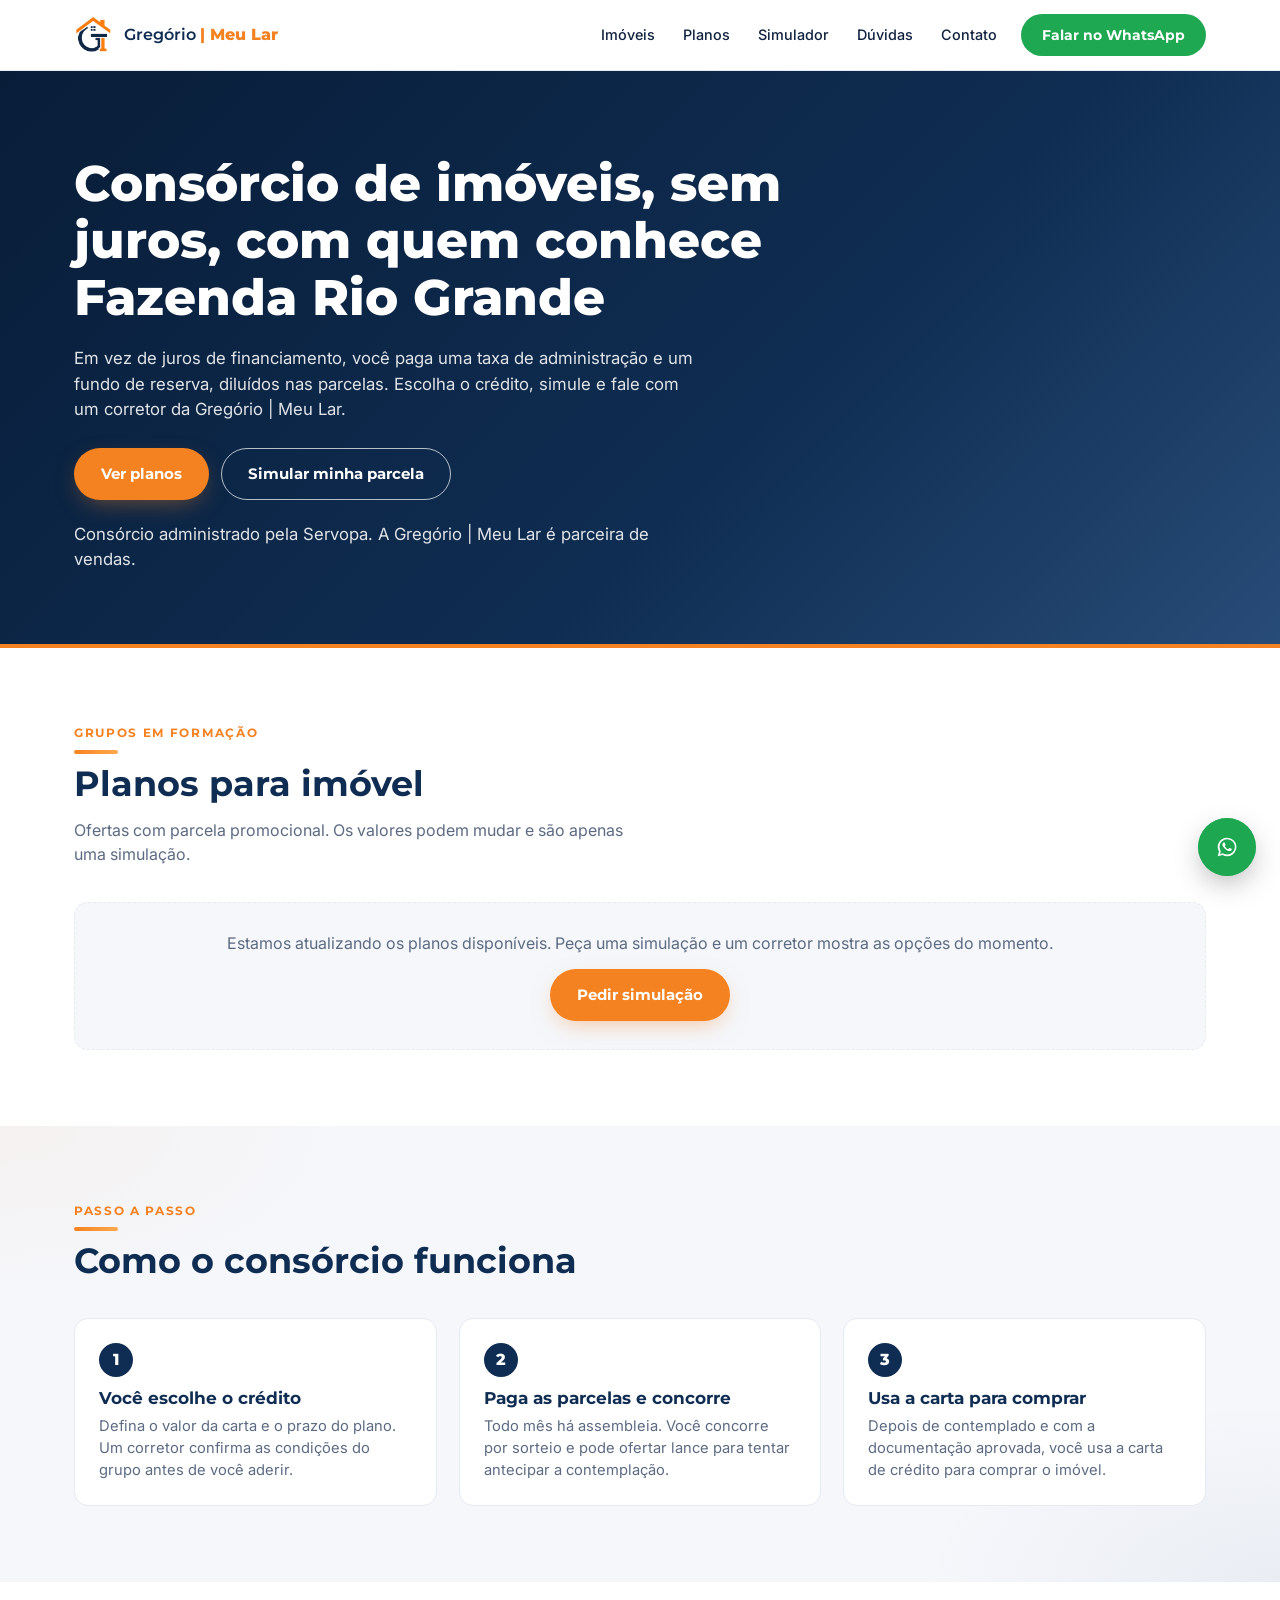
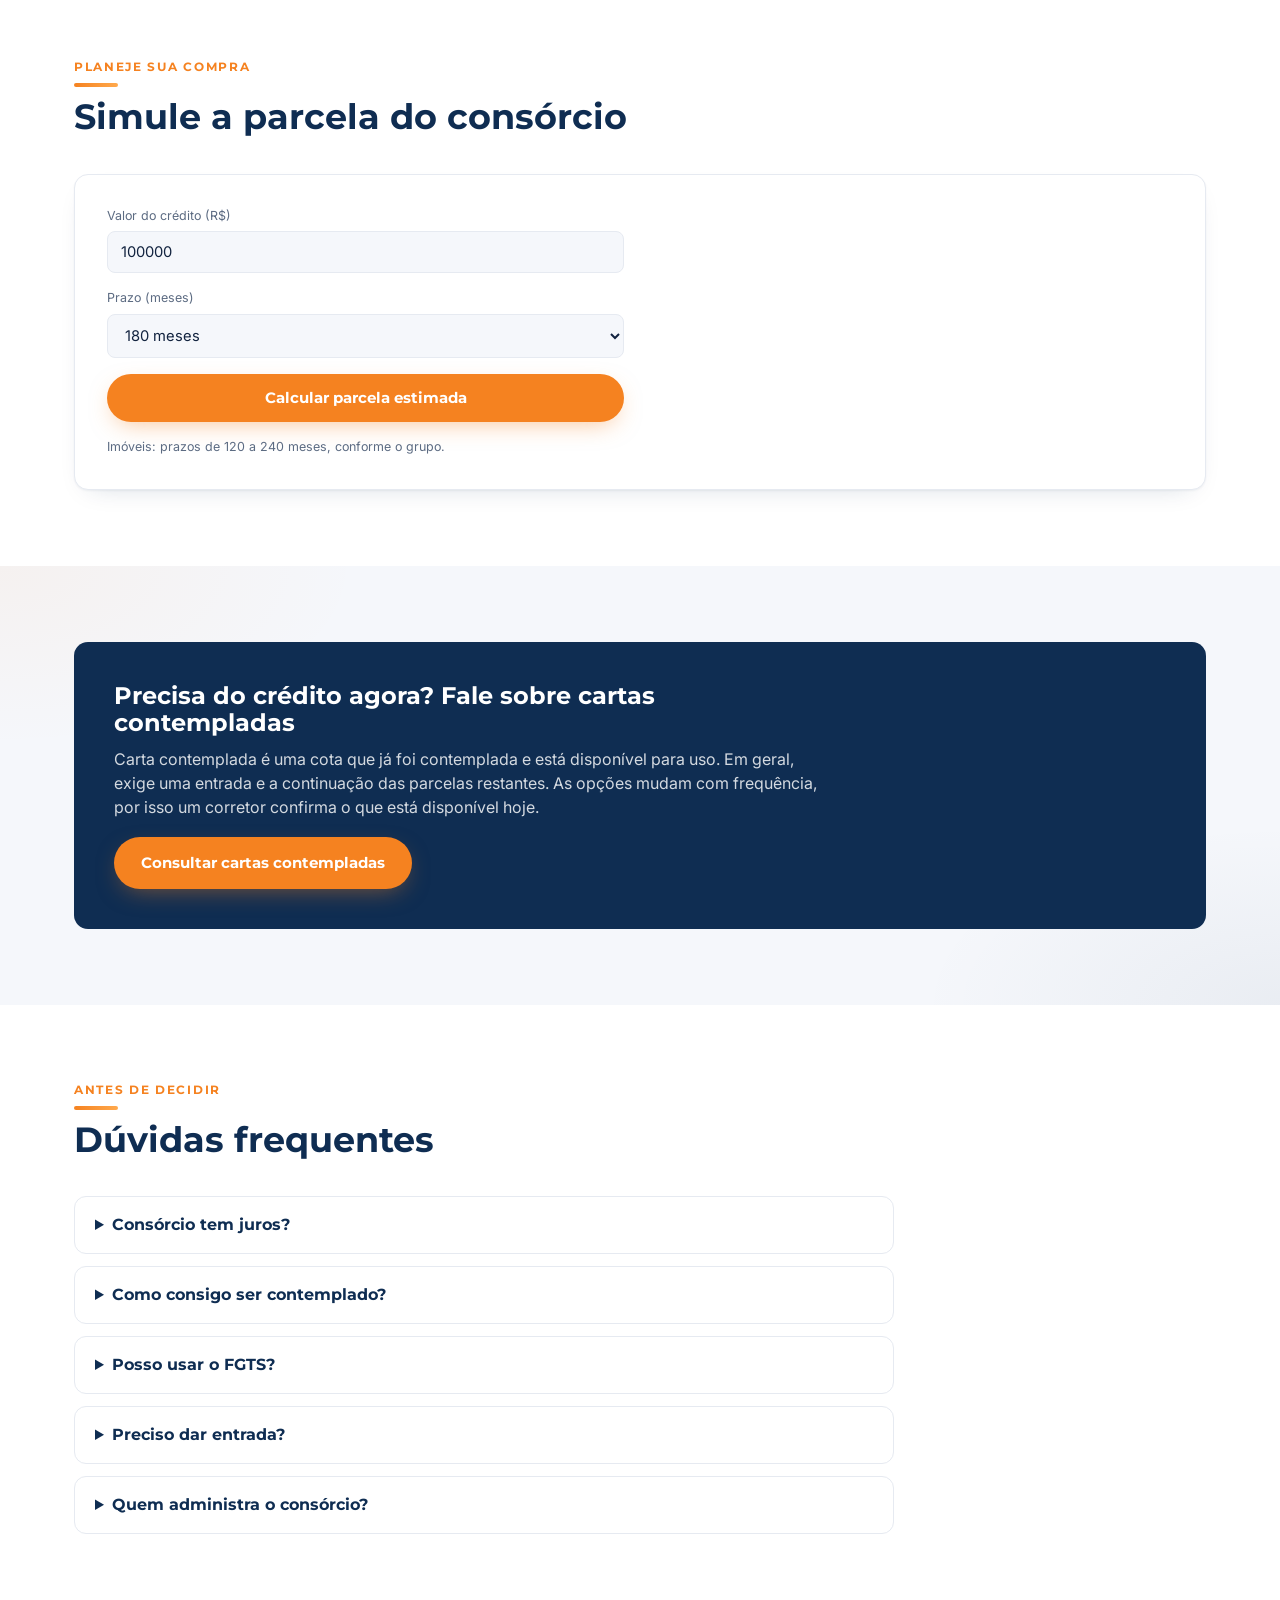
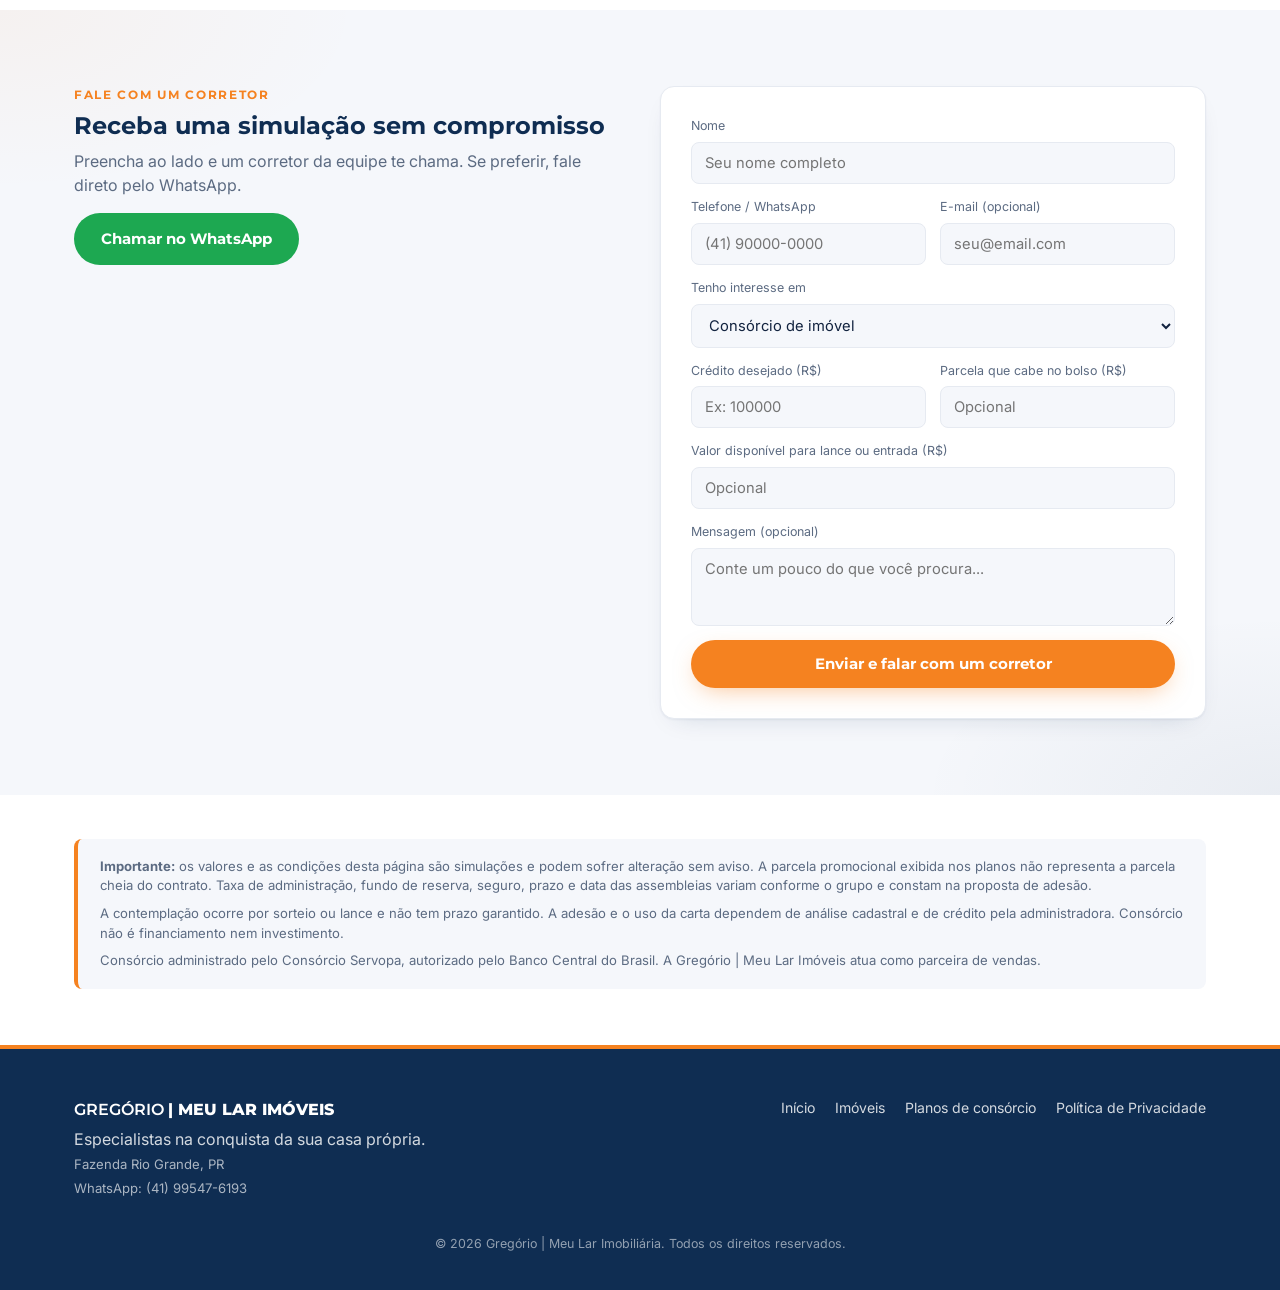
==== consorcios.html @ 7039b991 "Consórcio: página /consorcios e link no menu" ====
<!DOCTYPE html>
<html lang="pt-BR">
<head>
<meta charset="UTF-8">
<meta name="viewport" content="width=device-width, initial-scale=1.0">

<!-- Google tag (Analytics GA4 + Google Ads) -->
<script async src="https://www.googletagmanager.com/gtag/js?id=G-G29NGFN2ZF"></script>
<script>
  window.dataLayer = window.dataLayer || [];
  function gtag(){dataLayer.push(arguments);}
  gtag('js', new Date());
  gtag('config', 'G-G29NGFN2ZF');
  gtag('config', 'AW-10887243194');
</script>

<!-- Meta Pixel Code -->
<script>
  !function(f,b,e,v,n,t,s)
  {if(f.fbq)return;n=f.fbq=function(){n.callMethod?
  n.callMethod.apply(n,arguments):n.queue.push(arguments)};
  if(!f._fbq)f._fbq=n;n.push=n;n.loaded=!0;n.version='2.0';
  n.queue=[];t=b.createElement(e);t.async=!0;
  t.src=v;s=b.getElementsByTagName(e)[0];
  s.parentNode.insertBefore(t,s)}(window, document,'script',
  'https://connect.facebook.net/en_US/fbevents.js');
  fbq('init', '480291410458503');
  fbq('track', 'PageView');
</script>
<noscript><img height="1" width="1" style="display:none"
  src="https://www.facebook.com/tr?id=480291410458503&ev=PageView&noscript=1"
/></noscript>
<!-- End Meta Pixel Code -->

<title>Consórcio de imóveis | Gregório | Meu Lar Imobiliária</title>
<meta name="description" content="Consórcio de imóveis sem juros com a Gregório | Meu Lar, parceira de vendas do Consórcio Servopa. Veja os planos, simule a parcela e fale com um corretor.">
<meta name="robots" content="index, follow">
<link rel="canonical" href="https://gregoriomeular-site.netlify.app/consorcios">

<meta property="og:type" content="website">
<meta property="og:site_name" content="Gregório | Meu Lar Imobiliária">
<meta property="og:locale" content="pt_BR">
<meta property="og:title" content="Consórcio de imóveis | Gregório | Meu Lar Imobiliária">
<meta property="og:description" content="Consórcio de imóveis sem juros. Veja os planos, simule a parcela e fale com um corretor.">
<meta property="og:url" content="https://gregoriomeular-site.netlify.app/consorcios">
<meta property="og:image" content="https://gregoriomeular-site.netlify.app/assets/logo-header.png">

<link rel="preconnect" href="https://fonts.googleapis.com">
<link rel="preconnect" href="https://fonts.gstatic.com" crossorigin>
<link href="https://fonts.googleapis.com/css2?family=Montserrat:wght@600;700;800&family=Inter:wght@400;500;600&display=swap" rel="stylesheet">
<link rel="icon" type="image/png" href="/assets/logo-header.png">
<link rel="apple-touch-icon" href="/assets/logo-header.png">
<link rel="stylesheet" href="/css/style.css">

<style>
  /* Estilos exclusivos da página de consórcios. Usam as variáveis do style.css do site. */
  .cs-hero{background:linear-gradient(135deg,var(--navy-dark) 0%,var(--navy) 60%,var(--navy-soft) 100%);padding:84px 0 72px;border-bottom:4px solid var(--orange);}
  .cs-hero-inner{max-width:780px;}
  .cs-hero h1{color:var(--white);font-size:clamp(2rem,4.6vw,3.1rem);font-weight:800;}
  .cs-hero p{color:rgba(255,255,255,.88);font-size:1.05rem;max-width:620px;}
  .cs-hero-actions{display:flex;flex-wrap:wrap;gap:12px;margin-top:26px;}
  .cs-hero .btn-outline{border-color:rgba(255,255,255,.7);color:var(--white);}
  .cs-hero .btn-outline:hover{background:var(--white);color:var(--navy);border-color:var(--white);}
  .cs-hero-nota{font-size:.82rem;margin:22px 0 0;color:rgba(255,255,255,.7);}

  .cs-planos-grid{display:grid;grid-template-columns:repeat(auto-fill,minmax(250px,1fr));gap:22px;}
  .cs-plano{background:var(--surface);border:1px solid var(--border);border-radius:var(--radius);box-shadow:var(--shadow-card);padding:24px;display:flex;flex-direction:column;gap:6px;border-top:4px solid var(--orange);}
  .cs-plano-tipo{font-size:.8rem;color:var(--gray-text);margin:0;}
  .cs-plano-label{font-size:.8rem;color:var(--gray-text);margin:12px 0 0;}
  .cs-plano-credito{font-family:var(--font-display);font-weight:800;font-size:2.2rem;color:var(--navy);line-height:1.1;margin:0;}
  .cs-plano-parcela{font-family:var(--font-display);font-weight:800;font-size:1.5rem;color:var(--orange);margin:0;}
  .cs-plano-info{list-style:none;margin:14px 0 18px;padding:14px 0 0;border-top:1px solid var(--border);display:grid;gap:6px;font-size:.84rem;color:var(--gray-text);}
  .cs-plano .btn{margin-top:auto;}
  .cs-vazio{grid-column:1/-1;background:var(--bg-alt);border:1px dashed var(--border);border-radius:var(--radius);padding:28px;text-align:center;}
  .cs-vazio p{margin:0 0 14px;}

  .cs-passos{display:grid;grid-template-columns:repeat(3,1fr);gap:22px;}
  .cs-passo{background:var(--surface);border:1px solid var(--border);border-radius:var(--radius);padding:24px;}
  .cs-passo-n{display:inline-flex;align-items:center;justify-content:center;width:34px;height:34px;border-radius:50%;background:var(--navy);color:var(--white);font-family:var(--font-display);font-weight:800;margin-bottom:12px;}
  .cs-passo h3{font-size:1.05rem;}
  .cs-passo p{margin:0;font-size:.92rem;}

  .cs-sim-nota{font-size:.78rem;color:var(--gray-text);margin:0;}
  .simulator-box > *{min-width:0;}
  .cs-range{font-family:var(--font-display);font-size:1.7rem;font-weight:800;color:var(--orange);overflow-wrap:anywhere;}

  .cs-carta{background:var(--navy);border-radius:var(--radius);padding:40px;}
  .cs-carta > div{max-width:720px;}
  .cs-carta h2{color:var(--white);}
  .cs-carta p{color:rgba(255,255,255,.82);margin:0 0 18px;}

  .cs-faq{display:grid;gap:12px;max-width:820px;}
  .cs-faq details{background:var(--surface);border:1px solid var(--border);border-radius:12px;padding:16px 20px;}
  .cs-faq summary{font-family:var(--font-display);font-weight:700;color:var(--navy);cursor:pointer;}
  .cs-faq details[open] summary{margin-bottom:10px;}
  .cs-faq details p{margin:0;font-size:.92rem;}

  .cs-contato{display:grid;grid-template-columns:1fr 1fr;gap:40px;align-items:start;}
  .cs-form{background:var(--surface);border:1px solid var(--border);border-radius:var(--radius);box-shadow:var(--shadow-card);padding:30px;display:grid;gap:14px;}
  .cs-form .cs-duas{display:grid;grid-template-columns:1fr 1fr;gap:14px;}
  .cs-contato > *{min-width:0;}
  .cs-form .form-row{min-width:0;}
  .cs-form input,.cs-form select,.cs-form textarea{width:100%;min-width:0;}
  .cs-hp{position:absolute;left:-9999px;width:1px;height:1px;overflow:hidden;}
  .cs-ok{background:#EAF7EF;border:1px solid #1B9E52;border-radius:12px;padding:20px;}
  .cs-ok p{color:var(--text);}

  .site-footer .logo-text{color:var(--white);}
  .site-footer .footer-brand p{color:rgba(255,255,255,.82);}
  .site-footer .footer-brand .footer-meta{color:rgba(255,255,255,.65);}
  .cs-aviso-sec{padding-top:44px;}
  .cs-aviso{background:var(--bg-alt);border-left:4px solid var(--orange);border-radius:8px;padding:18px 22px;font-size:.82rem;color:var(--gray-text);}
  .cs-aviso p{margin:0 0 .6em;font-size:.82rem;}
  .cs-aviso p:last-child{margin:0;}

  @media (max-width:900px){
    .cs-passos,.cs-contato{grid-template-columns:1fr;}
    .cs-carta{padding:28px;}
  }
  @media (max-width:560px){
    .cs-form .cs-duas{grid-template-columns:1fr;}
    .cs-hero{padding:60px 0 52px;}
    .cs-range{font-size:1.3rem;}
    .simulator-box{padding:22px;}
  }
</style>
</head>
<body>

<!-- ============ HEADER ============ -->
<header class="site-header" id="header">
  <div class="container header-inner">
    <a href="/" class="logo">
      <img src="/assets/logo-header.png" alt="Gregório | Meu Lar" class="logo-mark-img">
      <span class="logo-text">Gregório <strong>| Meu Lar</strong></span>
    </a>
    <nav class="main-nav" id="mainNav">
      <a href="/#imoveis">Imóveis</a>
      <a href="#planos">Planos</a>
      <a href="#simulador">Simulador</a>
      <a href="#duvidas">Dúvidas</a>
      <a href="#contato">Contato</a>
    </nav>
    <a href="#" class="btn btn-whatsapp nav-cta" id="navWhatsapp" target="_blank" rel="noopener">Falar no WhatsApp</a>
    <button class="nav-toggle" id="navToggle" aria-label="Abrir menu" aria-expanded="false">
      <span></span><span></span><span></span>
    </button>
  </div>
</header>

<main>

<!-- ============ HERO ============ -->
<section class="cs-hero" id="topo">
  <div class="container"><div class="cs-hero-inner">
    <h1>Consórcio de imóveis, sem juros, com quem conhece Fazenda Rio Grande</h1>
    <p>Em vez de juros de financiamento, você paga uma taxa de administração e um fundo de reserva, diluídos nas parcelas. Escolha o crédito, simule e fale com um corretor da Gregório | Meu Lar.</p>
    <div class="cs-hero-actions">
      <a href="#planos" class="btn btn-primary">Ver planos</a>
      <a href="#simulador" class="btn btn-outline">Simular minha parcela</a>
    </div>
    <p class="cs-hero-nota">Consórcio administrado pela Servopa. A Gregório | Meu Lar é parceira de vendas.</p>
  </div></div>
</section>

<!-- ============ PLANOS ============ -->
<section class="section" id="planos">
  <div class="container">
    <div class="section-head">
      <p class="eyebrow">Grupos em formação</p>
      <h2>Planos para imóvel</h2>
      <p>Ofertas com parcela promocional. Os valores podem mudar e são apenas uma simulação.</p>
    </div>
    <div class="cs-planos-grid" id="planosGrid">
      <div class="skeleton-row" data-skeleton></div>
    </div>
  </div>
</section>

<!-- ============ COMO FUNCIONA ============ -->
<section class="section section-alt" id="como-funciona">
  <div class="container">
    <div class="section-head">
      <p class="eyebrow">Passo a passo</p>
      <h2>Como o consórcio funciona</h2>
    </div>
    <div class="cs-passos">
      <div class="cs-passo">
        <span class="cs-passo-n">1</span>
        <h3>Você escolhe o crédito</h3>
        <p>Defina o valor da carta e o prazo do plano. Um corretor confirma as condições do grupo antes de você aderir.</p>
      </div>
      <div class="cs-passo">
        <span class="cs-passo-n">2</span>
        <h3>Paga as parcelas e concorre</h3>
        <p>Todo mês há assembleia. Você concorre por sorteio e pode ofertar lance para tentar antecipar a contemplação.</p>
      </div>
      <div class="cs-passo">
        <span class="cs-passo-n">3</span>
        <h3>Usa a carta para comprar</h3>
        <p>Depois de contemplado e com a documentação aprovada, você usa a carta de crédito para comprar o imóvel.</p>
      </div>
    </div>
  </div>
</section>

<!-- ============ SIMULADOR ============ -->
<section class="section" id="simulador">
  <div class="container">
    <div class="section-head">
      <p class="eyebrow">Planeje sua compra</p>
      <h2>Simule a parcela do consórcio</h2>
    </div>
    <div class="simulator-box">
      <form class="simulator-form" id="simForm">
        <div class="form-row">
          <label for="sim-credito">Valor do crédito (R$)</label>
          <input required type="number" id="sim-credito" min="20000" step="1000" value="100000">
        </div>
        <div class="form-row">
          <label for="sim-prazo">Prazo (meses)</label>
          <select id="sim-prazo">
            <option value="120">120 meses</option>
            <option value="150">150 meses</option>
            <option value="180" selected>180 meses</option>
            <option value="200">200 meses</option>
            <option value="240">240 meses</option>
          </select>
        </div>
        <button type="submit" class="btn btn-primary btn-block">Calcular parcela estimada</button>
        <p class="cs-sim-nota">Imóveis: prazos de 120 a 240 meses, conforme o grupo.</p>
      </form>

      <div class="simulator-result" id="simResult" hidden>
        <div class="result-main">
          <span class="result-label">Parcela cheia estimada, por mês</span>
          <span class="cs-range" id="simFaixa">-</span>
        </div>
        <div class="result-grid">
          <div><strong id="simCredito">-</strong><span>Crédito da carta</span></div>
          <div><strong id="simTotalFaixa">-</strong><span>Total pago no prazo (estimativa)</span></div>
        </div>
        <p class="simulator-disclaimer">Estimativa com taxa de administração de 15% a 20% e fundo de reserva de 1% a 3%, sem seguro. A taxa real, o fundo de reserva e o seguro dependem do grupo e do contrato. Planos promocionais podem ter parcela menor até a contemplação. Valores sujeitos a alteração, apenas simulação.</p>
        <a href="#contato" class="btn btn-primary btn-block" id="simQuero" style="margin-top:14px">Quero uma simulação com um corretor</a>
      </div>
    </div>
  </div>
</section>

<!-- ============ CARTAS CONTEMPLADAS ============ -->
<section class="section section-alt" id="cartas-contempladas">
  <div class="container">
    <div class="cs-carta">
      <div>
        <h2>Precisa do crédito agora? Fale sobre cartas contempladas</h2>
        <p>Carta contemplada é uma cota que já foi contemplada e está disponível para uso. Em geral, exige uma entrada e a continuação das parcelas restantes. As opções mudam com frequência, por isso um corretor confirma o que está disponível hoje.</p>
        <a href="#contato" class="btn btn-primary" data-quero="carta">Consultar cartas contempladas</a>
      </div>
    </div>
  </div>
</section>

<!-- ============ DÚVIDAS ============ -->
<section class="section" id="duvidas">
  <div class="container">
    <div class="section-head">
      <p class="eyebrow">Antes de decidir</p>
      <h2>Dúvidas frequentes</h2>
    </div>
    <div class="cs-faq">
      <details>
        <summary>Consórcio tem juros?</summary>
        <p>Não. O custo do consórcio é a taxa de administração e o fundo de reserva, definidos na proposta de cada grupo e diluídos nas parcelas. Alguns planos também têm seguro.</p>
      </details>
      <details>
        <summary>Como consigo ser contemplado?</summary>
        <p>Por sorteio nas assembleias mensais ou por lance. O lance tem um percentual mínimo definido em contrato. No contrato geral da Servopa, o mínimo é de 10%, mas confirme as regras do seu grupo. Não existe garantia de prazo para a contemplação.</p>
      </details>
      <details>
        <summary>Posso usar o FGTS?</summary>
        <p>Em consórcio de imóveis, o FGTS pode ser usado no lance, conforme as regras da administradora e do programa.</p>
      </details>
      <details>
        <summary>Preciso dar entrada?</summary>
        <p>Para entrar em um grupo novo, você paga a primeira parcela. Já as cartas contempladas costumam exigir uma entrada, que varia de carta para carta.</p>
      </details>
      <details>
        <summary>Quem administra o consórcio?</summary>
        <p>O Consórcio Servopa, administradora autorizada pelo Banco Central. A Gregório | Meu Lar atua como parceira de vendas e acompanha você da simulação até a contratação.</p>
      </details>
    </div>
  </div>
</section>

<!-- ============ CONTATO ============ -->
<section class="section section-alt" id="contato">
  <div class="container cs-contato">
    <div>
      <p class="eyebrow">Fale com um corretor</p>
      <h2>Receba uma simulação sem compromisso</h2>
      <p>Preencha ao lado e um corretor da equipe te chama. Se preferir, fale direto pelo WhatsApp.</p>
      <a href="#" class="btn btn-whatsapp" id="contactWhatsapp" target="_blank" rel="noopener">Chamar no WhatsApp</a>
    </div>

    <div>
      <form class="cs-form" id="csForm" novalidate>
        <div class="form-row">
          <label for="c-nome">Nome</label>
          <input required type="text" id="c-nome" autocomplete="name" placeholder="Seu nome completo">
        </div>
        <div class="cs-duas">
          <div class="form-row">
            <label for="c-telefone">Telefone / WhatsApp</label>
            <input required type="tel" id="c-telefone" autocomplete="tel" placeholder="(41) 90000-0000">
          </div>
          <div class="form-row">
            <label for="c-email">E-mail (opcional)</label>
            <input type="email" id="c-email" autocomplete="email" placeholder="seu@email.com">
          </div>
        </div>
        <div class="form-row">
          <label for="c-tipo">Tenho interesse em</label>
          <select id="c-tipo">
            <option value="imovel">Consórcio de imóvel</option>
            <option value="veiculo">Consórcio de veículo</option>
            <option value="obra">Consórcio para construção ou reforma</option>
            <option value="carta">Carta contemplada</option>
          </select>
        </div>
        <div class="cs-duas">
          <div class="form-row">
            <label for="c-credito">Crédito desejado (R$)</label>
            <input type="number" id="c-credito" min="0" step="1000" placeholder="Ex: 100000">
          </div>
          <div class="form-row">
            <label for="c-parcela">Parcela que cabe no bolso (R$)</label>
            <input type="number" id="c-parcela" min="0" step="10" placeholder="Opcional">
          </div>
        </div>
        <div class="form-row">
          <label for="c-entrada">Valor disponível para lance ou entrada (R$)</label>
          <input type="number" id="c-entrada" min="0" step="500" placeholder="Opcional">
        </div>
        <div class="form-row">
          <label for="c-obs">Mensagem (opcional)</label>
          <textarea id="c-obs" rows="3" placeholder="Conte um pouco do que você procura..."></textarea>
        </div>
        <div class="cs-hp" aria-hidden="true">
          <label for="c-site">Não preencha este campo</label>
          <input type="text" id="c-site" tabindex="-1" autocomplete="off">
        </div>
        <button type="submit" class="btn btn-primary btn-block" id="csSubmit">Enviar e falar com um corretor</button>
        <p class="form-feedback" id="csFeedback" hidden></p>
      </form>

      <div class="cs-ok" id="csOk" hidden>
        <h3>Recebemos seu pedido</h3>
        <p>Um corretor vai entrar em contato pelo WhatsApp. Se quiser adiantar, chame agora:</p>
        <a href="#" class="btn btn-whatsapp" id="okWhatsapp" target="_blank" rel="noopener">Falar no WhatsApp</a>
      </div>
    </div>
  </div>
</section>

<!-- ============ AVISOS ============ -->
<section class="section cs-aviso-sec" style="padding-bottom:56px">
  <div class="container">
    <div class="cs-aviso">
      <p><strong>Importante:</strong> os valores e as condições desta página são simulações e podem sofrer alteração sem aviso. A parcela promocional exibida nos planos não representa a parcela cheia do contrato. Taxa de administração, fundo de reserva, seguro, prazo e data das assembleias variam conforme o grupo e constam na proposta de adesão.</p>
      <p>A contemplação ocorre por sorteio ou lance e não tem prazo garantido. A adesão e o uso da carta dependem de análise cadastral e de crédito pela administradora. Consórcio não é financiamento nem investimento.</p>
      <p>Consórcio administrado pelo Consórcio Servopa, autorizado pelo Banco Central do Brasil. A Gregório | Meu Lar Imóveis atua como parceira de vendas.</p>
    </div>
  </div>
</section>

</main>

<!-- ============ FOOTER ============ -->
<footer class="site-footer">
  <div class="container footer-inner">
    <div class="footer-brand">
      <span class="logo-text">GREGÓRIO <strong>| MEU LAR IMÓVEIS</strong></span>
      <p>Especialistas na conquista da sua casa própria.</p>
      <p class="footer-meta">Fazenda Rio Grande, PR</p>
      <p class="footer-meta">WhatsApp: <a id="footerWhatsapp" href="#" target="_blank" rel="noopener"></a></p>
    </div>
    <div class="footer-links">
      <a href="/">Início</a>
      <a href="/#imoveis">Imóveis</a>
      <a href="#planos">Planos de consórcio</a>
      <a href="/politica-de-privacidade">Política de Privacidade</a>
    </div>
  </div>
  <p class="footer-copy">© <span id="year"></span> Gregório | Meu Lar Imobiliária. Todos os direitos reservados.</p>
</footer>

<a href="#" class="whatsapp-float" id="floatWhatsapp" target="_blank" rel="noopener" aria-label="Falar no WhatsApp">
  <svg viewBox="0 0 24 24" width="28" height="28" fill="currentColor"><path d="M17.6 6.32A7.85 7.85 0 0 0 12.05 4a7.94 7.94 0 0 0-6.9 11.9L4 20l4.2-1.1a7.9 7.9 0 0 0 3.85 1h.01a7.94 7.94 0 0 0 5.54-13.58ZM12.06 18.4a6.57 6.57 0 0 1-3.36-.92l-.24-.14-2.5.66.67-2.44-.16-.25a6.6 6.6 0 1 1 12.24-3.5 6.56 6.56 0 0 1-6.65 6.59Zm3.6-4.93c-.2-.1-1.17-.58-1.35-.64s-.31-.1-.44.1-.51.64-.62.77-.23.15-.42.05a5.4 5.4 0 0 1-1.6-.99 6 6 0 0 1-1.1-1.37c-.12-.2 0-.3.09-.4.1-.1.2-.24.3-.36a1.4 1.4 0 0 0 .2-.34.37.37 0 0 0 0-.35c-.05-.1-.44-1.06-.6-1.45-.16-.38-.32-.33-.44-.34h-.38a.72.72 0 0 0-.52.24 2.2 2.2 0 0 0-.68 1.63 3.8 3.8 0 0 0 .8 2.02 8.7 8.7 0 0 0 3.34 2.96c.47.2.83.32 1.12.42.47.15.9.13 1.24.08.38-.06 1.17-.48 1.34-.94s.17-.86.12-.94-.18-.13-.38-.23Z"/></svg>
</a>

<script>
(function () {
  'use strict';

  // ---------- Configuração (chave pública, a mesma que o site já usa no navegador) ----------
  var SUPABASE_URL = 'https://yiyhspddvrypifxfzzdm.supabase.co';
  var SUPABASE_KEY = 'sb_publishable_JQK9ls0HmQDrGGOW8ClvDA_ehiFAUJd';
  var WHATS_FALLBACK = '5541995476193';
  var whatsNumero = WHATS_FALLBACK;

  function $(id) { return document.getElementById(id); }
  function esc(s) {
    return String(s == null ? '' : s).replace(/[&<>"']/g, function (c) {
      return { '&': '&amp;', '<': '&lt;', '>': '&gt;', '"': '&quot;', "'": '&#39;' }[c];
    });
  }
  var brl = new Intl.NumberFormat('pt-BR', { style: 'currency', currency: 'BRL' });
  var brl0 = new Intl.NumberFormat('pt-BR', { style: 'currency', currency: 'BRL', maximumFractionDigits: 0 });

  function creditoCurto(v) {
    v = Number(v);
    if (v >= 1000 && v % 1000 === 0) return 'R$ ' + (v / 1000).toLocaleString('pt-BR') + ' mil';
    return brl0.format(v);
  }
  function dataCurta(iso) { // '2026-11-16' -> '16/11' (sem mudar de fuso)
    if (!iso) return '';
    var p = String(iso).split('-');
    return p[2] + '/' + p[1];
  }
  function dataLonga(iso) {
    if (!iso) return '';
    var p = String(iso).split('-');
    return p[2] + '/' + p[1] + '/' + p[0];
  }

  // ---------- WhatsApp ----------
  function whatsLink(msg) {
    return 'https://wa.me/' + whatsNumero + '?text=' + encodeURIComponent(msg || 'Olá! Tenho interesse em consórcio de imóveis.');
  }
  function aplicaWhats() {
    var msg = 'Olá! Vi a página de consórcios do site e quero uma simulação.';
    ['navWhatsapp', 'contactWhatsapp', 'okWhatsapp', 'floatWhatsapp', 'footerWhatsapp'].forEach(function (id) {
      var el = $(id);
      if (el) el.href = whatsLink(msg);
    });
    var f = $('footerWhatsapp');
    if (f) {
      var d = whatsNumero.replace(/^55/, '');
      f.textContent = '(' + d.slice(0, 2) + ') ' + d.slice(2, 7) + '-' + d.slice(7);
    }
  }
  fetch(SUPABASE_URL + '/rest/v1/config_site?select=whatsapp_telefone&id=eq.1', {
    headers: { apikey: SUPABASE_KEY, Authorization: 'Bearer ' + SUPABASE_KEY }
  }).then(function (r) { return r.ok ? r.json() : []; }).then(function (rows) {
    var n = rows && rows[0] && String(rows[0].whatsapp_telefone || '').replace(/\D/g, '');
    if (n && n.length >= 12) whatsNumero = n;
  }).catch(function () {}).then(aplicaWhats);
  aplicaWhats();

  // ---------- Planos (só os publicados e dentro da validade, pela view pública) ----------
  var planosGrid = $('planosGrid');
  function vazioPlanos() {
    planosGrid.innerHTML =
      '<div class="cs-vazio"><p>Estamos atualizando os planos disponíveis. Peça uma simulação e um corretor mostra as opções do momento.</p>' +
      '<a href="#contato" class="btn btn-primary">Pedir simulação</a></div>';
  }
  fetch(SUPABASE_URL + '/rest/v1/planos_consorcio_publico?select=*&segmento=eq.imovel&order=credito.asc', {
    headers: { apikey: SUPABASE_KEY, Authorization: 'Bearer ' + SUPABASE_KEY }
  }).then(function (r) { return r.ok ? r.json() : []; }).then(function (planos) {
    if (!planos || !planos.length) return vazioPlanos();
    planosGrid.innerHTML = planos.map(function (p) {
      var prazo = (p.prazo_min_meses && p.prazo_max_meses)
        ? '<li>Prazo de ' + esc(p.prazo_min_meses) + ' a ' + esc(p.prazo_max_meses) + ' meses, conforme o grupo</li>' : '';
      var seg = p.segunda_parcela ? '<li>2ª parcela em ' + esc(dataCurta(p.segunda_parcela)) + '</li>' : '';
      var val = p.validade ? '<li>Oferta válida até ' + esc(dataLonga(p.validade)) + '</li>' : '';
      var parcela = p.parcela_promocional
        ? '<p class="cs-plano-label">Parcela promocional</p><p class="cs-plano-parcela">' + brl.format(Number(p.parcela_promocional)) + '</p>' : '';
      return '<article class="cs-plano">' +
        '<p class="cs-plano-tipo">Imóvel, Consórcio Servopa</p>' +
        '<p class="cs-plano-label">Crédito de</p>' +
        '<p class="cs-plano-credito">' + esc(creditoCurto(p.credito)) + '</p>' +
        parcela +
        '<ul class="cs-plano-info">' + prazo + seg + val + '</ul>' +
        '<button type="button" class="btn btn-primary" data-plano-credito="' + esc(p.credito) + '" data-plano-parcela="' + esc(p.parcela_promocional || '') + '">Quero este plano</button>' +
        '</article>';
    }).join('');
  }).catch(vazioPlanos);

  var planoEscolhido = '';
  planosGrid.addEventListener('click', function (e) {
    var b = e.target.closest('[data-plano-credito]');
    if (!b) return;
    var credito = Number(b.getAttribute('data-plano-credito'));
    var parcela = Number(b.getAttribute('data-plano-parcela'));
    $('c-tipo').value = 'imovel';
    $('c-credito').value = credito || '';
    planoEscolhido = 'Plano promocional de ' + creditoCurto(credito) + (parcela ? ', parcela promocional de ' + brl.format(parcela) : '') + '.';
    $('contato').scrollIntoView({ behavior: 'smooth' });
    setTimeout(function () { $('c-nome').focus({ preventScroll: true }); }, 500);
  });

  // ---------- Carta contemplada: só ajusta o formulário ----------
  document.querySelectorAll('[data-quero="carta"]').forEach(function (a) {
    a.addEventListener('click', function () { $('c-tipo').value = 'carta'; });
  });

  // ---------- Simulador (faixa de estimativa, não é oferta) ----------
  $('simForm').addEventListener('submit', function (e) {
    e.preventDefault();
    var credito = Number($('sim-credito').value);
    var prazo = Number($('sim-prazo').value);
    if (!credito || credito <= 0 || !prazo) return;
    var minTotal = credito * (1 + 0.15 + 0.01);
    var maxTotal = credito * (1 + 0.20 + 0.03);
    $('simFaixa').textContent = brl.format(minTotal / prazo) + ' a ' + brl.format(maxTotal / prazo);
    $('simCredito').textContent = brl0.format(credito);
    $('simTotalFaixa').textContent = brl0.format(minTotal) + ' a ' + brl0.format(maxTotal);
    $('simResult').hidden = false;
    $('simResult').dataset.credito = credito;
    if (typeof gtag === 'function') gtag('event', 'simulacao_consorcio', { credito: credito, prazo: prazo });
  });
  $('simQuero').addEventListener('click', function () {
    var c = $('simResult').dataset.credito;
    if (c) $('c-credito').value = c;
    $('c-tipo').value = 'imovel';
  });

  // ---------- Formulário: envia para a função que grava o lead no CRM ----------
  var TIPOS = {
    imovel:  { interesse: 'consorcio', bem: 'Imóvel' },
    veiculo: { interesse: 'consorcio', bem: 'Veículo' },
    obra:    { interesse: 'consorcio', bem: 'Construção ou reforma' },
    carta:   { interesse: 'carta_contemplada', bem: 'Carta contemplada' }
  };
  function utms() {
    var q = new URLSearchParams(location.search), out = {};
    ['utm_source', 'utm_medium', 'utm_campaign', 'utm_content', 'utm_term'].forEach(function (k) {
      if (q.get(k)) out[k] = q.get(k);
    });
    return out;
  }
  function feedback(msg, ok) {
    var f = $('csFeedback');
    f.textContent = msg;
    f.className = 'form-feedback ' + (ok ? 'ok' : 'err');
    f.hidden = false;
  }
  function numOuNull(id) {
    var v = $(id).value;
    return v === '' ? null : Number(v);
  }

  $('csForm').addEventListener('submit', function (e) {
    e.preventDefault();
    if ($('c-site').value) { $('csForm').hidden = true; $('csOk').hidden = false; return; } // robô

    var nome = $('c-nome').value.trim();
    var tel = $('c-telefone').value.replace(/\D/g, '');
    if (!nome) return feedback('Informe seu nome.', false);
    if (tel.length < 10 || tel.length > 13) return feedback('Informe um telefone com DDD, por exemplo (41) 90000-0000.', false);

    var t = TIPOS[$('c-tipo').value] || TIPOS.imovel;
    var obs = [planoEscolhido, $('c-obs').value.trim()].filter(Boolean).join(' | ');
    var payload = Object.assign({
      nome: nome,
      telefone: tel,
      email: $('c-email').value.trim() || null,
      interesse: t.interesse,
      bem_consorcio: t.bem,
      credito_desejado: numOuNull('c-credito'),
      parcela_desejada: numOuNull('c-parcela'),
      entrada_disponivel: numOuNull('c-entrada'),
      observacoes: obs || null,
      landing_url: location.href.split('#')[0]
    }, utms());

    var btn = $('csSubmit');
    btn.disabled = true;
    btn.textContent = 'Enviando...';

    fetch(SUPABASE_URL + '/functions/v1/site-criar-lead', {
      method: 'POST',
      headers: { 'Content-Type': 'application/json' },
      body: JSON.stringify(payload)
    }).then(function (r) {
      return r.json().catch(function () { return {}; }).then(function (j) { return { ok: r.ok && j.sucesso, j: j }; });
    }).then(function (res) {
      if (!res.ok) throw new Error((res.j && res.j.erro) || 'falha');
      if (typeof fbq === 'function') fbq('track', 'Lead', { content_name: 'consorcio' });
      if (typeof gtag === 'function') gtag('event', 'generate_lead', { lead_type: t.interesse });
      var msg = 'Olá! Me chamo ' + nome + '. Acabei de pedir uma simulação de ' + t.bem.toLowerCase() + ' no site.';
      $('okWhatsapp').href = whatsLink(msg);
      $('csForm').hidden = true;
      $('csOk').hidden = false;
      $('csOk').scrollIntoView({ behavior: 'smooth', block: 'center' });
    }).catch(function () {
      btn.disabled = false;
      btn.textContent = 'Enviar e falar com um corretor';
      feedback('Não conseguimos enviar agora. Tente de novo ou fale pelo WhatsApp.', false);
    });
  });

  // ---------- Menu mobile e rodapé ----------
  var toggle = $('navToggle'), nav = $('mainNav');
  toggle.addEventListener('click', function () {
    var aberto = nav.classList.toggle('open');
    toggle.setAttribute('aria-expanded', aberto ? 'true' : 'false');
  });
  nav.addEventListener('click', function (e) {
    if (e.target.tagName === 'A') { nav.classList.remove('open'); toggle.setAttribute('aria-expanded', 'false'); }
  });
  $('year').textContent = new Date().getFullYear();
})();
</script>
</body>
</html>
---- css/style.css ----
[hidden]{display:none !important;}

/* =========================================================
   TOKENS — Gregório | Meu Lar
   Paleta oficial: Laranja #F58220 · Preto #000 · Branco #FFF · Azul-marinho #0F2D52
   ========================================================= */
:root{
  --navy:#0F2D52;
  --navy-dark:#081D38;
  --navy-soft:#274C77;
  --orange:#F58220;
  --orange-dark:#D9700F;
  --orange-light:#FFA94D;
  --black:#111111;
  --white:#FFFFFF;
  --bg:#FFFFFF;
  --bg-alt:#F5F7FB;
  --surface:#FFFFFF;
  --border:#E6EAF1;
  --text:#12233F;
  --gray-text:#5C6B82;
  --font-display:'Montserrat', sans-serif;
  --font-body:'Inter', sans-serif;
  --radius:14px;
  --container:1180px;
  --shadow-card:0 1px 2px rgba(15,45,82,.05), 0 10px 26px -16px rgba(15,45,82,.22);
}

*{box-sizing:border-box;}
html{scroll-behavior:smooth;}
body{
  margin:0;
  background:var(--bg);
  color:var(--text);
  font-family:var(--font-body);
  line-height:1.5;
  -webkit-font-smoothing:antialiased;
}
h1,h2,h3{font-family:var(--font-display);margin:0 0 .4em;line-height:1.15;color:var(--navy);}
p{margin:0 0 1em;color:var(--gray-text);}
a{color:inherit;text-decoration:none;}
img{max-width:100%;display:block;}
.container{max-width:var(--container);margin:0 auto;padding:0 24px;}
.accent{color:var(--orange);}

::selection{background:var(--orange);color:var(--white);}
:focus-visible{outline:2px solid var(--orange);outline-offset:3px;}

.eyebrow{
  font-family:var(--font-display);
  font-size:.75rem;
  letter-spacing:.14em;
  text-transform:uppercase;
  color:var(--orange);
  font-weight:700;
  margin-bottom:.6em;
}

/* =========================================================
   BUTTONS
   ========================================================= */
.btn{
  display:inline-flex;align-items:center;gap:8px;justify-content:center;
  padding:14px 26px;
  border-radius:999px;
  font-family:var(--font-display);
  font-weight:700;
  font-size:.92rem;
  border:1px solid transparent;
  cursor:pointer;
  transition:transform .15s ease, background .2s ease, box-shadow .2s ease;
  white-space:nowrap;
}
.btn:hover{transform:translateY(-2px);}
.btn-primary{background:var(--orange);color:var(--white);box-shadow:0 8px 24px -8px rgba(245,130,32,.5);}
.btn-primary:hover{background:var(--orange-dark);}
.btn-outline{border-color:var(--orange);color:var(--orange);background:transparent;}
.btn-outline:hover{background:var(--orange);color:var(--white);}
.btn-ghost{background:transparent;color:var(--gray-text);border-color:var(--border);}
.btn-ghost:hover{border-color:var(--orange);color:var(--orange);}
.btn-whatsapp{background:#1DA851;color:var(--white);}
.btn-whatsapp:hover{background:#1ec25c;}
.btn-block{width:100%;}

/* =========================================================
   HEADER
   ========================================================= */
.site-header{
  position:sticky;top:0;z-index:40;
  background:rgba(255,255,255,.92);
  backdrop-filter:blur(10px);
  border-bottom:1px solid var(--border);
}
.header-inner{display:flex;align-items:center;gap:24px;padding:14px 24px;}
.logo{display:flex;align-items:center;gap:10px;margin-right:auto;}
.logo-mark{
  width:38px;height:38px;border-radius:10px;background:var(--orange);
  display:flex;align-items:center;justify-content:center;
  font-family:var(--font-display);font-weight:800;color:var(--white);font-size:.85rem;
}
.logo-text{font-family:var(--font-display);font-weight:600;font-size:1rem;color:var(--navy);}
.logo-text strong{color:var(--orange);font-weight:800;}
.main-nav{display:flex;gap:28px;}
.main-nav a{font-size:.9rem;font-weight:500;color:var(--text);transition:color .15s;}
.main-nav a:hover{color:var(--orange);}
.nav-cta{padding:10px 20px;font-size:.85rem;}
.nav-toggle{display:none;flex-direction:column;gap:5px;background:none;border:0;cursor:pointer;padding:6px;}
.nav-toggle span{width:22px;height:2px;background:var(--navy);border-radius:2px;}

/* Menu "Área do cliente" */
.access-menu{position:relative;}
.access-toggle{display:inline-flex;align-items:center;gap:6px;padding:10px 18px;font-size:.85rem;}
.access-dropdown{
  display:none;position:absolute;top:calc(100% + 10px);right:0;
  background:var(--white);border:1px solid var(--border);border-radius:12px;
  padding:8px;min-width:250px;box-shadow:0 16px 40px -12px rgba(15,45,82,.22);z-index:50;
}
.access-dropdown.open{display:block;}
.access-dropdown a{
  display:block;padding:10px 12px;border-radius:8px;transition:.15s;
}
.access-dropdown a:hover{background:var(--bg-alt);}
.access-dropdown a strong{display:block;color:var(--navy);font-size:.88rem;font-family:var(--font-display);}
.access-dropdown a span{display:block;font-size:.76rem;color:var(--gray-text);margin-top:2px;}

/* =========================================================
   HERO — mantém foto + véu escuro (contraste de texto), mesmo com o
   resto do site claro; é o único trecho "escuro" fora do rodapé.
   ========================================================= */
.hero{position:relative;padding:96px 0 80px;overflow:hidden;}
.hero-photo{
  position:absolute;inset:0;z-index:-2;
  background-size:cover;background-position:center;
  transition:opacity .6s ease;
}
.hero-bg{
  position:absolute;inset:0;
  background:
    radial-gradient(700px 420px at 85% -10%, rgba(245,130,32,.18), transparent 60%),
    linear-gradient(180deg, rgba(8,21,48,.5), rgba(15,45,82,.58));
  z-index:-1;
}
.hero-inner{max-width:760px;color:var(--white);}
.hero h1{font-size:clamp(2.2rem,5vw,3.4rem);font-weight:800;color:var(--white);text-shadow:0 2px 20px rgba(0,0,0,.55);}
.hero-sub{font-size:1.05rem;max-width:560px;color:rgba(255,255,255,.92);text-shadow:0 1px 12px rgba(0,0,0,.45);}

.search-tabs{
  display:inline-flex;gap:4px;
  background:rgba(255,255,255,.12);
  border:1px solid rgba(255,255,255,.18);
  padding:4px;border-radius:999px;
  margin-top:28px;
}
.search-tab{
  border:0;background:transparent;color:rgba(255,255,255,.75);
  font-family:var(--font-display);font-weight:700;font-size:.85rem;
  padding:9px 22px;border-radius:999px;cursor:pointer;transition:.15s;
}
.search-tab.active{background:var(--orange);color:var(--white);}
.search-tab:not(.active):hover{color:var(--white);}

.search-bar{
  display:flex;flex-wrap:wrap;gap:12px;
  background:var(--white);
  box-shadow:0 20px 50px -18px rgba(8,21,48,.45);
  border-top:4px solid var(--orange);
  padding:16px;border-radius:var(--radius);
  margin:10px 0 18px;
}
.search-bar .field{display:flex;flex-direction:column;gap:4px;flex:1;min-width:150px;}
.search-bar .field-grow{flex:2;}
.search-bar label{font-size:.7rem;text-transform:uppercase;letter-spacing:.06em;color:var(--gray-text);}
.search-bar select,.search-bar input{
  background:var(--bg-alt);border:1px solid var(--border);color:var(--text);
  padding:10px 12px;border-radius:8px;font-family:var(--font-body);font-size:.92rem;
}
.search-bar button{align-self:flex-end;}

.hero-tags{display:flex;flex-wrap:wrap;gap:10px;}
.tag{
  font-size:.82rem;padding:8px 16px;border-radius:999px;
  background:rgba(255,255,255,.1);border:1px solid rgba(255,255,255,.22);
  color:rgba(255,255,255,.85);transition:.15s;
}
.tag:hover{border-color:var(--orange);color:var(--white);background:rgba(245,130,32,.25);}

/* =========================================================
   SECTIONS
   ========================================================= */
.section{padding:76px 0;}

/* Marca d'água sutil da logo em seções de fundo branco/claro */
.section-mark{position:relative;overflow:hidden;}
.section-mark::after{
  content:'';position:absolute;right:-60px;bottom:-60px;width:460px;height:460px;
  background:url('/assets/marca-dagua.png') no-repeat center/contain;
  pointer-events:none;z-index:0;
}
.section-mark > .container{position:relative;z-index:1;}
@media (max-width:700px){
  .section-mark::after{width:280px;height:280px;right:-40px;bottom:-30px;}
}
.section-alt{
  background:
    radial-gradient(600px 300px at 0% 0%, rgba(245,130,32,.05), transparent 60%),
    radial-gradient(600px 300px at 100% 100%, rgba(15,45,82,.05), transparent 60%),
    var(--bg-alt);
}
.section-dark{background:var(--navy);}
.section-dark h2,.section-dark h1,.section-dark h3{color:var(--white);}
.section-dark p{color:rgba(255,255,255,.75);}
/* Cards claros (fundo branco) dentro de uma seção escura precisam do texto
   escuro de volta — a regra acima ".section-dark p" senão deixa o texto
   quase branco em cima de fundo branco, invisível. */
.section-dark .about-card,
.section-dark .lead-form,
.section-dark .cat-card,
.section-dark .team-card,
.section-dark .testimonial-card{color:var(--text);}
.section-dark .about-card p,
.section-dark .lead-form p,
.section-dark .cat-card p,
.section-dark .team-card p,
.section-dark .testimonial-card p,
.section-dark .about-card-linha{color:var(--gray-text);}
.section-dark .about-card h3,
.section-dark .cat-card h3,
.section-dark .team-card h3{color:var(--navy);}
.section-head{max-width:560px;margin-bottom:36px;}
.section-head h2{font-size:clamp(1.6rem,3vw,2.2rem);position:relative;padding-top:14px;}
.section-head h2::before{
  content:'';position:absolute;top:0;left:0;width:44px;height:4px;border-radius:4px;
  background:linear-gradient(90deg, var(--orange), var(--orange-light));
}
.section-dark .section-head h2::before{background:linear-gradient(90deg, var(--orange), var(--orange-light));}

.imovel-semelhantes{
  opacity:0;transform:translateY(24px);
  transition:opacity .6s ease,transform .6s ease;
}
.imovel-semelhantes.in-view{opacity:1;transform:translateY(0);}

/* =========================================================
   CARDS (imóveis)
   ========================================================= */
.grid-cards{display:grid;grid-template-columns:repeat(auto-fill,minmax(280px,1fr));gap:22px;}

.carousel-wrap{position:relative;display:flex;align-items:center;gap:0;}
.carousel-track{
  display:flex;gap:22px;overflow-x:auto;scroll-snap-type:x proximity;scroll-behavior:smooth;
  padding:4px 4px 14px;-webkit-overflow-scrolling:touch;scrollbar-width:thin;
}
.carousel-track::-webkit-scrollbar{height:6px;}
.carousel-track::-webkit-scrollbar-thumb{background:rgba(15,45,82,.18);border-radius:100px;}
.carousel-track .property-card{flex:0 0 280px;scroll-snap-align:start;}
.momento-card{
  flex:0 0 260px;scroll-snap-align:start;
  border-radius:var(--radius);overflow:hidden;box-shadow:var(--shadow-card);
  border:1px solid var(--border);aspect-ratio:4/5;background:var(--bg-alt);
}
.momento-card img{width:100%;height:100%;object-fit:cover;display:block;}
@media (max-width:640px){.momento-card{flex-basis:70vw;}}
@media (max-width:640px){.carousel-track .property-card{flex-basis:78vw;}}
.carousel-arrow{
  flex:none;width:42px;height:42px;border-radius:50%;border:1px solid var(--border);
  background:#fff;color:var(--navy);font-size:22px;line-height:1;cursor:pointer;
  display:flex;align-items:center;justify-content:center;box-shadow:0 2px 8px rgba(15,45,82,.1);
  transition:background .15s,color .15s;z-index:2;
}
.carousel-arrow:hover{background:var(--orange);color:#fff;border-color:var(--orange);}
.carousel-arrow-prev{margin-right:-14px;}
.carousel-arrow-next{margin-left:-14px;}
@media (max-width:640px){.carousel-arrow{display:none;}}
.property-card{
  background:var(--surface);
  border:1px solid var(--border);
  border-radius:var(--radius);
  overflow:hidden;
  cursor:pointer;
  box-shadow:var(--shadow-card);
  transition:transform .18s ease, border-color .18s ease, box-shadow .18s ease;
}
.property-card:hover{transform:translateY(-4px);border-color:var(--orange);box-shadow:0 16px 32px -16px rgba(245,130,32,.35);}
.property-thumb{
  height:190px;background:linear-gradient(135deg,var(--bg-alt),#E9EDF4);
  display:flex;align-items:center;justify-content:center;color:var(--border);font-size:2.4rem;
  position:relative;
}
.property-thumb img{width:100%;height:100%;object-fit:cover;}
.badge{
  position:absolute;top:12px;left:12px;
  background:var(--orange);color:var(--white);
  font-size:.68rem;font-weight:700;letter-spacing:.04em;text-transform:uppercase;
  padding:5px 10px;border-radius:999px;
}
.badge-outline{background:rgba(15,45,82,.75);border:1px solid var(--orange);color:var(--orange-light);}
.property-body{padding:18px;}
.property-price{font-family:var(--font-display);font-weight:800;color:var(--orange);font-size:1.15rem;margin-bottom:4px;}
.property-price-desde{display:block;font-family:var(--font-body,inherit);font-weight:500;color:var(--gray-text);font-size:.7rem;text-transform:uppercase;letter-spacing:.3px;}
.property-badge-unidades{top:auto;bottom:12px;left:12px;right:auto;}
.property-title{font-size:.98rem;font-weight:600;color:var(--navy);margin-bottom:4px;}
.property-loc{font-size:.82rem;color:var(--gray-text);margin-bottom:12px;}
.property-specs{display:flex;gap:14px;font-size:.8rem;color:var(--gray-text);border-top:1px solid var(--border);padding-top:12px;}

.skeleton-row{grid-column:1/-1;text-align:center;color:var(--gray-text);padding:40px 0;}
.empty-state{text-align:center;color:var(--gray-text);padding:24px 0 0;}

/* =========================================================
   CATEGORIAS
   ========================================================= */
.cat-grid{display:grid;grid-template-columns:repeat(auto-fit,minmax(220px,1fr));gap:20px;}
.cat-card{
  background:var(--surface);border:1px solid var(--border);border-top:3px solid var(--orange);
  border-radius:var(--radius);padding:26px;transition:.18s;box-shadow:var(--shadow-card);
}
.cat-card:nth-child(even){border-top-color:var(--navy);}
.cat-card:hover{border-color:var(--orange);transform:translateY(-3px);}
.cat-icon{
  display:inline-flex;align-items:center;justify-content:center;
  width:44px;height:44px;border-radius:50%;
  background:rgba(245,130,32,.12);border:1px solid var(--orange);
  font-size:1.3rem;margin-bottom:14px;
}
.cat-card:nth-child(even) .cat-icon{background:rgba(15,45,82,.08);border-color:var(--navy);}
.cat-card h3{font-size:1.05rem;color:var(--navy);}
.cat-card p{font-size:.85rem;margin:0;}

/* =========================================================
   FILTROS
   ========================================================= */
.filters-bar{display:flex;flex-wrap:wrap;gap:12px;align-items:center;margin-bottom:28px;}
.filters-bar select,.filters-bar input[type="search"],.filters-bar input[type="number"]{
  background:var(--white);border:1px solid var(--border);color:var(--text);
  padding:10px 14px;border-radius:8px;font-size:.85rem;
}
.filters-bar input[type="search"]{flex:1;min-width:220px;}
.filters-bar input[type="number"]{width:150px;}
.check-field{display:flex;align-items:center;gap:6px;font-size:.85rem;color:var(--gray-text);}

/* =========================================================
   SOBRE
   ========================================================= */
.about-grid{display:grid;grid-template-columns:1.3fr .8fr;gap:48px;align-items:start;}
.about-text{max-width:520px;}
.about-stats{display:grid;gap:16px;margin-top:24px;}
.about-stats div{border-left:2px solid var(--orange);padding-left:14px;}
.about-stats strong{display:block;font-family:var(--font-display);color:var(--navy);font-size:1.02rem;}
.about-stats span{font-size:.82rem;color:var(--gray-text);}
.about-card{
  background:var(--surface);border:1px solid var(--border);border-top:3px solid var(--orange);box-shadow:var(--shadow-card);
  border-radius:var(--radius);padding:32px;
}
.about-card h3{color:var(--navy);font-size:1.15rem;}

/* =========================================================
   CONTATO
   ========================================================= */
/* =========================================================
   CONTATO — painel navy à esquerda + formulário claro à direita
   (antes ficava tudo branco/cinza, sem contraste nenhum)
   ========================================================= */
.contact-grid{display:grid;grid-template-columns:1fr 1fr;gap:0;align-items:stretch;border-radius:var(--radius);overflow:hidden;box-shadow:var(--shadow-card);}
.contact-panel{
  background:linear-gradient(160deg, var(--navy) 0%, var(--navy-dark) 100%);
  color:var(--white);padding:48px 40px;display:flex;flex-direction:column;justify-content:center;gap:14px;position:relative;overflow:hidden;
}
.contact-panel::before{
  content:'';position:absolute;inset:0;
  background:radial-gradient(420px 280px at 100% 0%, rgba(245,130,32,.22), transparent 60%);
  pointer-events:none;
}
.contact-panel .eyebrow{color:var(--orange-light);}
.contact-panel h2{color:var(--white);}
.contact-panel p{color:rgba(255,255,255,.78);}
.lead-form{background:var(--surface);border:0;box-shadow:none;border-radius:0;padding:48px 40px;display:grid;gap:16px;}
@media (max-width:900px){
  .contact-grid{grid-template-columns:1fr;}
  .contact-panel,.lead-form{padding:36px 28px;}
}
.form-row{display:flex;flex-direction:column;gap:6px;}
.form-row label{font-size:.78rem;color:var(--gray-text);}
.form-row input,.form-row select,.form-row textarea{
  background:var(--bg-alt);border:1px solid var(--border);color:var(--text);
  padding:11px 13px;border-radius:8px;font-family:var(--font-body);font-size:.92rem;resize:vertical;
}
.form-feedback{font-size:.85rem;margin:0;padding-top:4px;}
.form-feedback.ok{color:#1B9E52;}
.form-feedback.err{color:#D93025;}

/* =========================================================
   FOOTER — mantém o azul-marinho como "fecho" da página, igual à
   referência (rodapé escuro sobre o resto do site claro).
   ========================================================= */
.site-footer{background:var(--navy);color:rgba(255,255,255,.82);padding:48px 0 24px;border-top:4px solid var(--orange);}
.site-footer h3,.site-footer strong{color:var(--white);}
.site-footer a{color:rgba(255,255,255,.82);}
.site-footer a:hover{color:var(--orange-light);}
.footer-inner{display:flex;justify-content:space-between;align-items:flex-start;flex-wrap:wrap;gap:24px;}
.footer-links{display:flex;gap:20px;font-size:.88rem;}
.footer-copy{text-align:center;font-size:.78rem;color:rgba(255,255,255,.55);margin-top:32px;}

/* =========================================================
   MODAL
   ========================================================= */
.modal-overlay{
  position:fixed;inset:0;background:rgba(8,21,48,.55);backdrop-filter:blur(3px);
  display:none;align-items:center;justify-content:center;z-index:100;padding:20px;
}
.modal-overlay.open{display:flex;}
.modal{
  background:var(--white);border:1px solid var(--border);box-shadow:0 30px 80px -20px rgba(8,21,48,.4);
  border-radius:var(--radius);max-width:720px;width:100%;max-height:88vh;overflow-y:auto;
  position:relative;padding:32px;
}
.modal-close{
  position:absolute;top:16px;right:16px;background:var(--bg-alt);border:1px solid var(--border);color:var(--navy);
  width:34px;height:34px;border-radius:50%;cursor:pointer;font-size:1rem;
}
.modal-thumb{height:260px;border-radius:10px;overflow:hidden;margin-bottom:20px;background:linear-gradient(135deg,var(--bg-alt),#E9EDF4);display:flex;align-items:center;justify-content:center;font-size:3rem;color:var(--border);}
.modal-thumb img{width:100%;height:100%;object-fit:cover;}
.modal-specs{display:flex;flex-wrap:wrap;gap:16px;margin:18px 0;padding:16px 0;border-top:1px solid var(--border);border-bottom:1px solid var(--border);}
.modal-specs div{font-size:.85rem;color:var(--gray-text);}
.modal-specs strong{display:block;color:var(--navy);font-family:var(--font-display);}

/* =========================================================
   WHATSAPP FLUTUANTE
   ========================================================= */
.whatsapp-float{
  position:fixed;bottom:24px;right:24px;z-index:60;
  width:58px;height:58px;border-radius:50%;
  background:#1DA851;color:var(--white);
  display:flex;align-items:center;justify-content:center;
  box-shadow:0 10px 30px -6px rgba(0,0,0,.35);
  transition:transform .15s;
  animation:whatsappPulso 2.6s ease-in-out infinite;
}
.whatsapp-float:hover{transform:scale(1.08);animation-play-state:paused;}
.whatsapp-float::before{
  content:'';position:absolute;inset:0;border-radius:50%;
  background:#1DA851;opacity:.55;z-index:-1;
  animation:whatsappOnda 2.6s ease-out infinite;
}
@keyframes whatsappPulso{
  0%,100%{box-shadow:0 10px 30px -6px rgba(0,0,0,.35);}
  50%{box-shadow:0 10px 30px -6px rgba(0,0,0,.35), 0 0 0 6px rgba(29,168,81,.18);}
}
@keyframes whatsappOnda{
  0%{transform:scale(1);opacity:.55;}
  100%{transform:scale(1.6);opacity:0;}
}
@media (prefers-reduced-motion: reduce){
  .whatsapp-float{animation:none;}
  .whatsapp-float::before{animation:none;display:none;}
}

/* =========================================================
   RESPONSIVE
   ========================================================= */
@media (max-width:900px){
  .about-grid,.contact-grid{grid-template-columns:1fr;}
  .main-nav{display:none;}
  .nav-toggle{display:flex;}
  .nav-cta{display:none;}

  /* Menu mobile: o JS liga/desliga a classe .open no clique do ☰ (#navToggle).
     Essa regra nunca tinha sido escrita — por isso o menu não abria. */
  .main-nav.open{
    display:flex;
    flex-direction:column;
    gap:2px;
    position:absolute;
    top:100%;
    left:0;
    right:0;
    background:var(--white);
    border-top:1px solid var(--border);
    box-shadow:0 12px 24px -8px rgba(15,45,82,.18);
    padding:10px 16px 18px;
    z-index:40;
  }
  .main-nav.open a{
    padding:12px 6px;
    border-bottom:1px solid var(--border);
    font-size:1rem;
  }
  .main-nav.open a:last-child{border-bottom:none;}
  .site-header{position:relative;}
}
@media (max-width:560px){
  .search-bar{flex-direction:column;}
  .search-bar button{align-self:stretch;}
  .header-inner{padding:12px 16px;}
}

/* Logo real (substitui o antigo placeholder "GM") */
.logo-mark-img{
  width:40px;height:40px;object-fit:contain;flex-shrink:0;
}

/* =========================================================
   NOSSA EQUIPE
   ========================================================= */
.team-grid{display:grid;grid-template-columns:repeat(auto-fit,minmax(220px,1fr));gap:24px;}
.team-card{
  background:var(--surface);border:1px solid var(--border);border-top:3px solid var(--orange);box-shadow:var(--shadow-card);
  border-radius:var(--radius);padding:28px;text-align:center;
}
.team-card:nth-child(even){border-top-color:var(--navy);}
.team-avatar{
  position:relative;width:96px;height:96px;margin:0 auto 16px;border-radius:50%;
  background:linear-gradient(135deg, var(--orange), var(--orange-light));
  display:flex;align-items:center;justify-content:center;overflow:hidden;
}
.team-avatar img{position:absolute;inset:0;width:100%;height:100%;object-fit:cover;}
.team-initials{
  font-family:var(--font-display);font-weight:800;font-size:1.6rem;color:var(--white);
}
.team-card h3{font-size:1.05rem;color:var(--navy);}
.team-role{font-size:.85rem;color:var(--orange-dark);font-weight:600;}

/* =========================================================
   DEPOIMENTOS
   ========================================================= */
.testimonial-card{
  background:var(--surface);border:1px solid var(--border);border-top:3px solid var(--navy);box-shadow:var(--shadow-card);
  border-radius:var(--radius);padding:26px;
}
.testimonial-stars{color:var(--orange);font-size:1rem;letter-spacing:2px;margin-bottom:12px;}
.testimonial-text{color:var(--text);font-size:.95rem;font-style:italic;margin-bottom:14px;}
.testimonial-author{font-size:.82rem;color:var(--gray-text);margin:0;display:flex;align-items:center;gap:8px;}
.testimonial-avatar{width:28px;height:28px;border-radius:50%;object-fit:cover;}

/* =========================================================
   SIMULADOR DE FINANCIAMENTO
   ========================================================= */
.simulator-box{
  display:grid;grid-template-columns:1fr 1fr;gap:32px;
  background:var(--surface);border:1px solid var(--border);box-shadow:var(--shadow-card);
  border-radius:var(--radius);padding:32px;align-items:start;
}
.simulator-form{display:grid;gap:16px;}
.simulator-result{
  background:var(--bg-alt);border:1px solid var(--orange);border-radius:var(--radius);
  padding:26px;
}
.result-main{display:flex;flex-direction:column;gap:4px;margin-bottom:18px;padding-bottom:18px;border-bottom:1px solid var(--border);}
.result-label{font-size:.78rem;text-transform:uppercase;letter-spacing:.06em;color:var(--gray-text);}
.result-value{font-family:var(--font-display);font-size:2rem;font-weight:800;color:var(--orange);}
.result-grid{display:grid;gap:12px;margin-bottom:16px;}
.result-grid div{border-left:2px solid var(--orange);padding-left:12px;}
.result-grid strong{display:block;font-family:var(--font-display);color:var(--navy);font-size:1rem;}
.result-grid span{font-size:.78rem;color:var(--gray-text);}
.simulator-disclaimer{font-size:.76rem;color:var(--gray-text);margin:0;}

@media (max-width:800px){
  .simulator-box{grid-template-columns:1fr;}
}

/* =========== GALERIA DE FOTOS E TAGS NO MODAL DE DETALHES =========== */
.modal-gallery{display:flex;gap:8px;overflow-x:auto;margin-bottom:16px;padding-bottom:4px;}
.modal-gallery-thumb{flex:0 0 auto;width:64px;height:64px;border-radius:8px;overflow:hidden;cursor:pointer;opacity:.6;transition:opacity .15s,outline .15s;}
.modal-gallery-thumb img{width:100%;height:100%;object-fit:cover;display:block;}
.modal-gallery-thumb.active{opacity:1;outline:2px solid var(--orange);}
.modal-tags{display:flex;flex-wrap:wrap;gap:8px;margin:14px 0;}
.tag-chip{font-size:.75rem;padding:4px 10px;border-radius:20px;background:var(--bg-alt);border:1px solid var(--border);color:var(--gray-text);}
.modal-subtitle{margin:18px 0 6px;font-family:var(--font-display);color:var(--navy);}

/* =========== VÍDEO DO YOUTUBE NO MODAL DE DETALHES =========== */
.modal-video{position:relative;width:100%;padding-top:56.25%;border-radius:10px;overflow:hidden;margin:10px 0 16px;}
.modal-video iframe{position:absolute;top:0;left:0;width:100%;height:100%;border:0;}
.modal-mapa{width:100%;height:260px;border-radius:10px;overflow:hidden;margin:10px 0 16px;}
.modal-mapa iframe{width:100%;height:100%;border:0;}

/* =========== ANUNCIE SEU IMÓVEL + CARD SOBRE + RODAPÉ SOCIAL =========== */
.about-card-linha{font-size:.85rem;color:var(--gray-text);margin:0 0 .5em;}
.about-card-linha a{color:var(--orange-dark);}

.anuncie-grid{display:grid;grid-template-columns:1.3fr .8fr;gap:48px;align-items:start;margin-top:32px;}
.anuncie-servicos{list-style:none;margin:0 0 1em;padding:0;display:grid;gap:8px;}
.anuncie-servicos li{font-size:.88rem;color:var(--gray-text);}

.footer-brand p{margin:.3em 0;}
.footer-meta{font-size:.82rem;color:rgba(255,255,255,.65);}
.footer-meta a{color:rgba(255,255,255,.65);text-decoration:none;}
.footer-meta a:hover{color:var(--orange-light);}
.footer-social{display:flex;gap:10px;align-items:flex-start;}
.social-icon{
  display:flex;align-items:center;justify-content:center;width:38px;height:38px;
  border-radius:50%;background:rgba(255,255,255,.08);color:var(--white);
  border:1px solid rgba(255,255,255,.16);transition:background .15s,color .15s;
}
.social-icon:hover{background:var(--orange);color:var(--white);}

@media (max-width:900px){
  .anuncie-grid{grid-template-columns:1fr;}
}

/* =========================================================
   PORTAIS (Proprietário / Locatário)
   ========================================================= */
.portal-title-tag{font-family:var(--font-display);font-weight:700;font-size:.85rem;color:var(--orange-dark);border:1px solid rgba(245,130,32,.35);padding:6px 14px;border-radius:999px;}
.portal-main{padding:64px 0 90px;min-height:70vh;}
.portal-login-wrap{max-width:420px;margin:0 auto;display:flex;flex-direction:column;align-items:center;gap:18px;}
.portal-login-card{width:100%;}
.portal-login-head{text-align:center;margin-bottom:6px;}
.portal-login-head img{width:44px;margin:0 auto 12px;}
.portal-login-head h1{font-size:1.4rem;margin-bottom:.2em;}
.portal-login-head p{font-size:.88rem;}
.link-btn{background:none;border:0;color:var(--orange-dark);font-size:.82rem;cursor:pointer;text-align:center;padding:4px;}
.link-btn:hover{text-decoration:underline;}
.portal-help{font-size:.8rem;color:var(--gray-text);text-align:center;max-width:340px;}

.portal-dash-head{display:flex;justify-content:space-between;align-items:center;gap:16px;margin-bottom:28px;flex-wrap:wrap;}

.portal-modal-overlay{position:fixed;inset:0;background:rgba(15,39,71,.55);display:flex;align-items:center;justify-content:center;z-index:200;padding:20px;}
.portal-modal-overlay[hidden]{display:none;}
.portal-modal{background:#fff;border-radius:var(--radius);padding:28px;width:100%;max-width:400px;box-shadow:var(--shadow-card);}
.portal-modal h2{margin:0 0 16px;}
.portal-modal label{display:block;font-size:.82rem;font-weight:600;margin:12px 0 4px;}
.portal-modal input{width:100%;padding:10px 12px;border:1px solid var(--border);border-radius:8px;font-size:.95rem;}
.portal-modal-erro{color:#c0392b;font-size:.82rem;margin:10px 0 0;}
.portal-modal-acoes{display:flex;justify-content:flex-end;gap:10px;margin-top:20px;}

.portal-ajuste-row td{padding:6px 10px !important;background:var(--bg-alt);font-size:.78rem;border-top:none !important;}
.portal-ajuste-desc{color:var(--gray-text);}
.portal-ajuste-credito{color:#1a7f4f;font-weight:700;white-space:nowrap;}
.portal-ajuste-debito{color:#c0392b;font-weight:700;white-space:nowrap;}
.portal-stats{grid-template-columns:repeat(auto-fit,minmax(180px,1fr));margin-bottom:36px;}
.portal-section-title{font-size:1.2rem;margin-top:40px;margin-bottom:6px;}
.portal-section-sub{font-size:.85rem;margin-bottom:20px;}
.portal-sub-title{font-size:.95rem;margin:20px 0 10px;color:var(--orange-dark);}

.portal-list{display:flex;flex-direction:column;gap:10px;}
.portal-item{display:flex;justify-content:space-between;align-items:center;gap:12px;background:var(--surface);border:1px solid var(--border);box-shadow:var(--shadow-card);border-radius:var(--radius);padding:16px 20px;flex-wrap:wrap;}
.portal-item-sub{display:block;font-size:.8rem;color:var(--gray-text);margin-top:2px;}
.portal-item-right{display:flex;align-items:center;gap:14px;}
.portal-item-value{font-family:var(--font-display);font-weight:700;color:var(--orange);}

.portal-contract-block{background:var(--surface);border:1px solid var(--border);box-shadow:var(--shadow-card);border-radius:var(--radius);padding:24px;margin-bottom:24px;}
.portal-dono-tag{display:inline-block;background:var(--navy-900,#0F2747);color:#fff;font-size:.7rem;font-weight:700;text-transform:uppercase;letter-spacing:.03em;padding:3px 10px;border-radius:999px;margin-bottom:8px;}
.portal-contract-block h3{display:flex;align-items:center;gap:10px;font-size:1.05rem;}

.portal-highlight{display:flex;justify-content:space-between;align-items:center;gap:16px;background:rgba(245,130,32,.08);border:1px solid rgba(245,130,32,.3);border-radius:12px;padding:16px 20px;margin:16px 0;flex-wrap:wrap;}
.portal-highlight-value{display:block;font-family:var(--font-display);font-size:1.3rem;color:var(--orange);}
.portal-highlight-ok{background:rgba(29,168,81,.1);border-color:rgba(29,168,81,.3);color:#1B9E52;justify-content:center;}

.portal-table{width:100%;border-collapse:collapse;font-size:.85rem;}
.portal-table th{text-align:left;padding:10px 14px;color:var(--gray-text);font-weight:600;border-bottom:1px solid var(--border);}
.portal-table td{padding:10px 14px;border-bottom:1px solid var(--border);}
.table-wrap{background:var(--white);border:1px solid var(--border);border-radius:var(--radius);overflow-x:auto;}
.table-empty{padding:24px;text-align:center;color:var(--gray-text);}

.status-pill{display:inline-block;padding:4px 12px;border-radius:999px;font-size:.72rem;font-weight:700;text-transform:capitalize;white-space:nowrap;}
.status-pago,.status-disponivel,.status-ativo{background:rgba(29,168,81,.14);color:#1B9E52;}
.status-pendente,.status-reservado{background:rgba(245,130,32,.14);color:var(--orange-dark);}
.status-atrasado,.status-inadimplente{background:rgba(217,48,37,.12);color:#D93025;}
.status-cancelado,.status-inativo,.status-vendido,.status-alugado,.status-encerrado{background:var(--bg-alt);color:var(--gray-text);}

/* =========================================================
   MODAL — captura de lead antes do WhatsApp
   ========================================================= */
.modal-lead-gate{margin-top:6px;}
.modal-lead-form{display:grid;gap:10px;background:var(--bg-alt);border:1px solid var(--border);border-radius:10px;padding:16px;}
.modal-lead-form-hint{font-size:.82rem;color:var(--gray-text);margin:0 0 2px;}
.modal-lead-form input{
  background:var(--white);border:1px solid var(--border);color:var(--text);
  padding:11px 13px;border-radius:8px;font-family:var(--font-body);font-size:.92rem;width:100%;
}
.modal-lead-form input:focus{outline:none;border-color:var(--orange);}
.modal-lead-form-ok{background:var(--white);border:1px solid rgba(27,158,82,.4);border-radius:10px;padding:14px 16px;font-size:.9rem;color:#1B9E52;margin:6px 0 0;}
.modal-lead-form-ok a{color:var(--orange-dark);}

/* =========================================================
   PÁGINA COMPLETA DO IMÓVEL (substitui o antigo modal —
   agora cada imóvel abre numa página própria, com URL própria)
   ========================================================= */
.imovel-page{background:var(--bg);}
.imovel-page-topbar{padding:18px 0;background:var(--bg-alt);border-bottom:1px solid var(--border);}
.imovel-back{padding:9px 18px;font-size:.85rem;}

.imovel-hero{
  position:relative;width:100%;height:min(52vh,460px);min-height:280px;
  background:linear-gradient(135deg,var(--navy-soft),var(--navy));
  display:flex;align-items:center;justify-content:center;font-size:3.4rem;color:rgba(255,255,255,.5);
  overflow:hidden;
}
.imovel-hero img{position:absolute;inset:0;width:100%;height:100%;object-fit:cover;cursor:zoom-in;}
.imovel-hero-badge{
  position:absolute;top:20px;left:0;z-index:2;
}
.imovel-hero-fade{
  position:absolute;inset:0;background:linear-gradient(180deg, rgba(8,21,48,0) 55%, var(--bg) 100%);
  z-index:1;pointer-events:none;
}

.imovel-page-grid{display:grid;grid-template-columns:1.6fr .9fr;gap:44px;margin-top:8px;padding-bottom:90px;align-items:start;}
.imovel-page-main{min-width:0;}
.imovel-page-side{position:sticky;top:96px;}

.imovel-gallery{display:flex;gap:10px;overflow-x:auto;margin:20px 0 8px;padding-bottom:6px;}
.imovel-gallery-thumb{flex:0 0 auto;width:130px;height:92px;border-radius:10px;overflow:hidden;cursor:pointer;opacity:.55;transition:opacity .15s,outline .15s,transform .15s;border:1px solid var(--border);}
.imovel-gallery-thumb:hover{opacity:.85;transform:translateY(-2px);}
.imovel-gallery-thumb img{width:100%;height:100%;object-fit:cover;display:block;}
.imovel-gallery-thumb.active{opacity:1;outline:2px solid var(--orange);}

@media (max-width:560px){
  .imovel-gallery-thumb{width:96px;height:70px;}
}

/* ---- lightbox: foto inteira, sem corte (permanece escuro — fundo de visualização de foto) ---- */
.imovel-lightbox{
  position:fixed;inset:0;z-index:300;background:rgba(5,10,24,.94);
  display:flex;align-items:center;justify-content:center;padding:56px;
}
.imovel-lightbox[hidden]{display:none;}
.imovel-lightbox img{max-width:100%;max-height:100%;object-fit:contain;border-radius:8px;box-shadow:0 20px 60px rgba(0,0,0,.5);}
.imovel-lightbox-close,.imovel-lightbox-nav{
  position:absolute;background:rgba(255,255,255,.1);border:1px solid rgba(255,255,255,.15);color:var(--white);
  border-radius:50%;cursor:pointer;display:flex;align-items:center;justify-content:center;line-height:1;transition:background .15s;
}
.imovel-lightbox-close:hover,.imovel-lightbox-nav:hover{background:rgba(255,255,255,.22);}
.imovel-lightbox-close{top:18px;right:20px;width:44px;height:44px;font-size:1.3rem;z-index:2;}
.imovel-lightbox-nav{top:50%;transform:translateY(-50%);width:54px;height:54px;font-size:2.2rem;}
.imovel-lightbox-prev{left:16px;}
.imovel-lightbox-next{right:16px;}
@media (max-width:640px){
  .imovel-lightbox{padding:16px;}
  .imovel-lightbox-nav{width:42px;height:42px;font-size:1.6rem;}
  .imovel-lightbox-close{width:38px;height:38px;top:10px;right:10px;}
}

.imovel-title-row{display:flex;flex-wrap:wrap;justify-content:space-between;align-items:flex-start;gap:16px;margin-bottom:6px;}
.imovel-page-main h1{font-size:clamp(1.5rem,3vw,2rem);margin-bottom:.2em;}
.imovel-price-big{font-family:var(--font-display);font-weight:800;color:var(--orange);font-size:1.7rem;white-space:nowrap;}

.imovel-contact-card{
  background:var(--surface);border:1px solid var(--border);box-shadow:var(--shadow-card);
  border-radius:var(--radius);padding:26px;
}
.imovel-contact-card h3{font-size:1.05rem;color:var(--navy);margin-bottom:4px;}
.imovel-contact-price{font-family:var(--font-display);font-weight:800;color:var(--orange);font-size:1.5rem;margin-bottom:16px;}

@media (max-width:900px){
  .imovel-page-grid{grid-template-columns:1fr;}
  .imovel-page-side{position:static;}
  .imovel-hero{height:min(38vh,320px);}
}
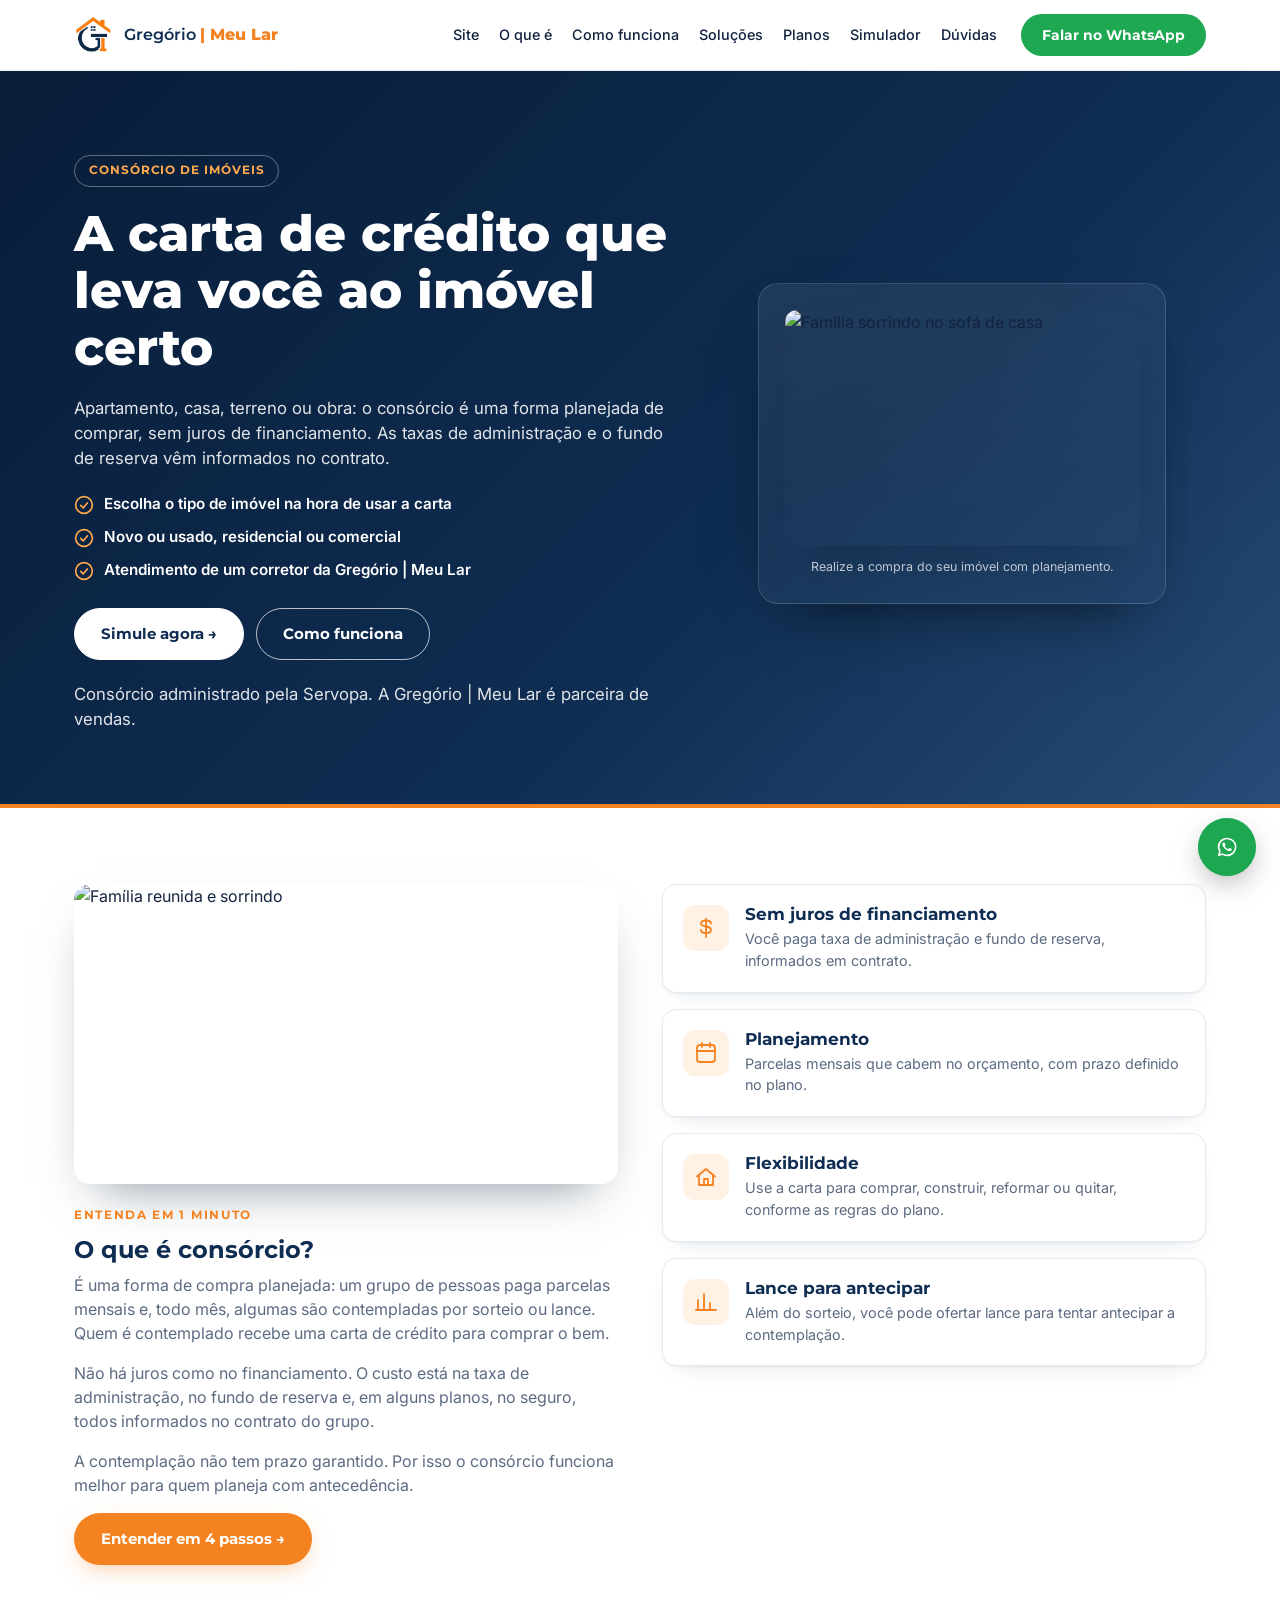
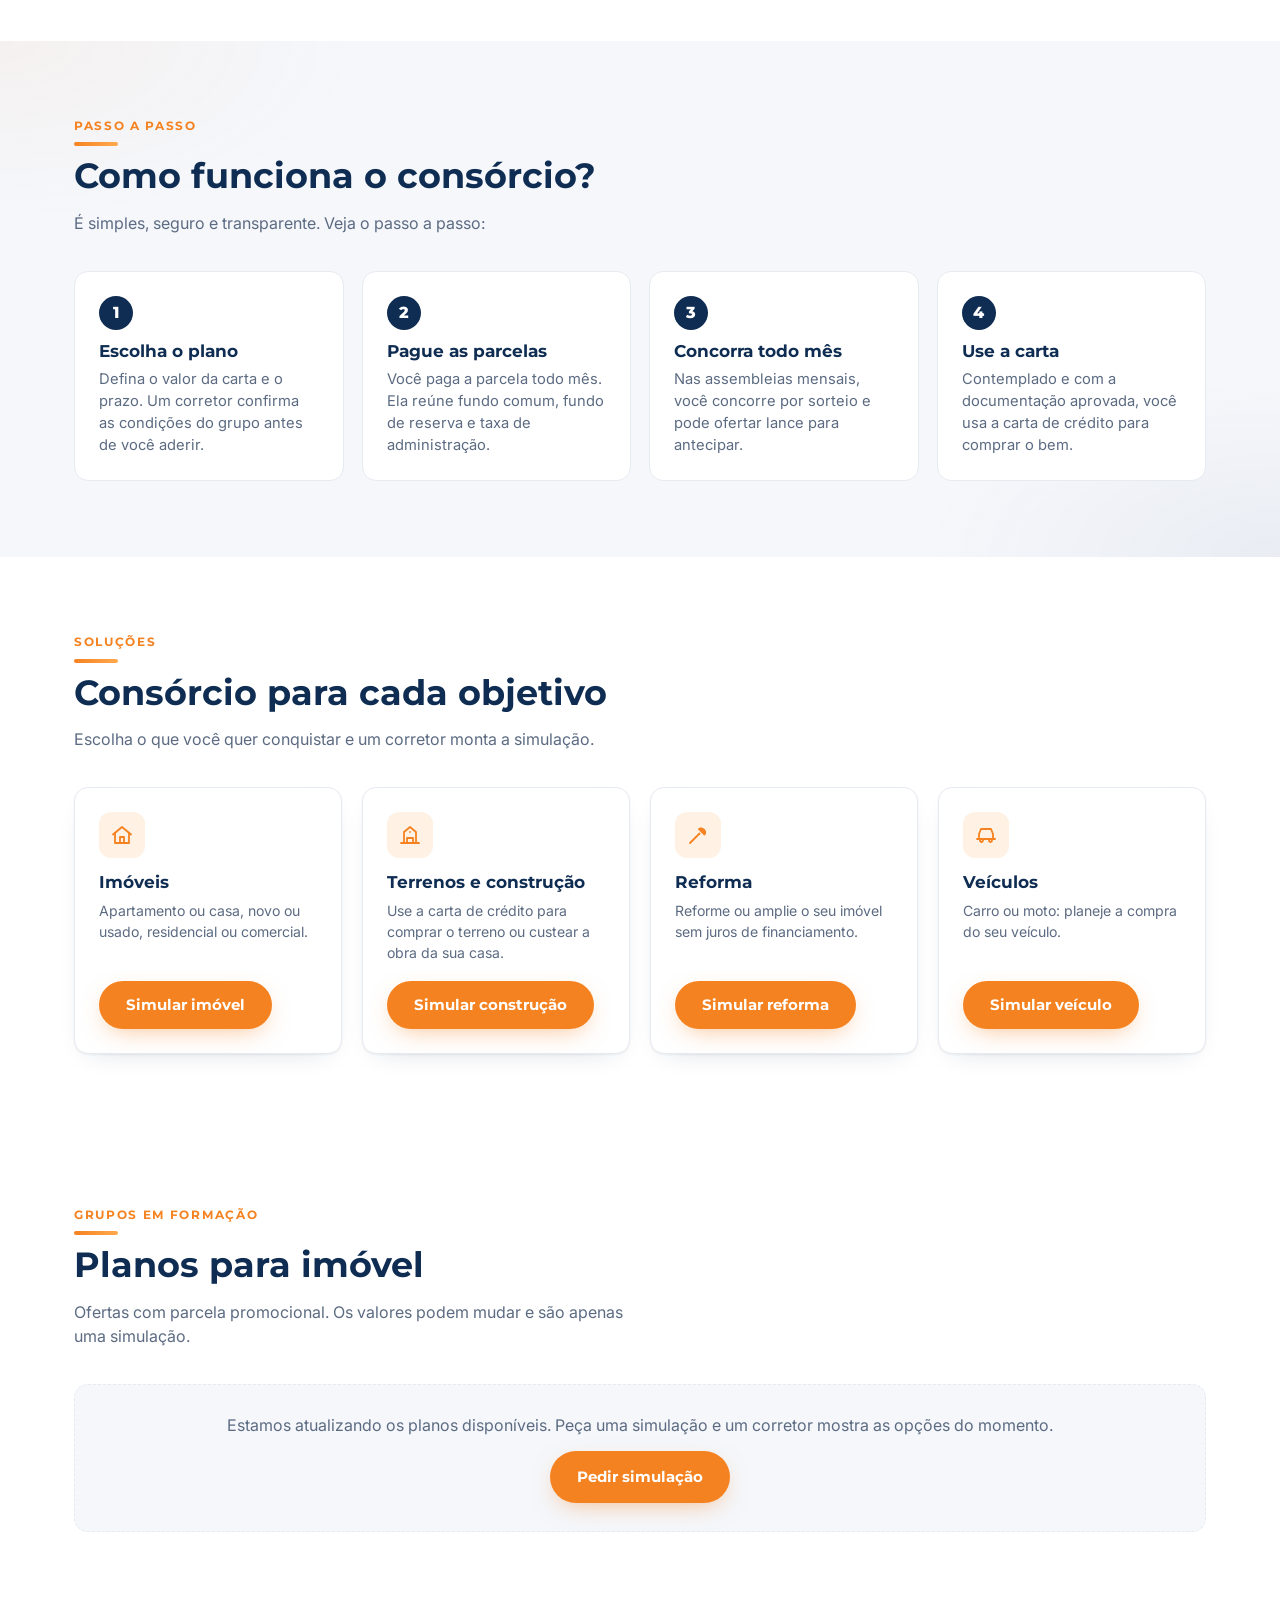
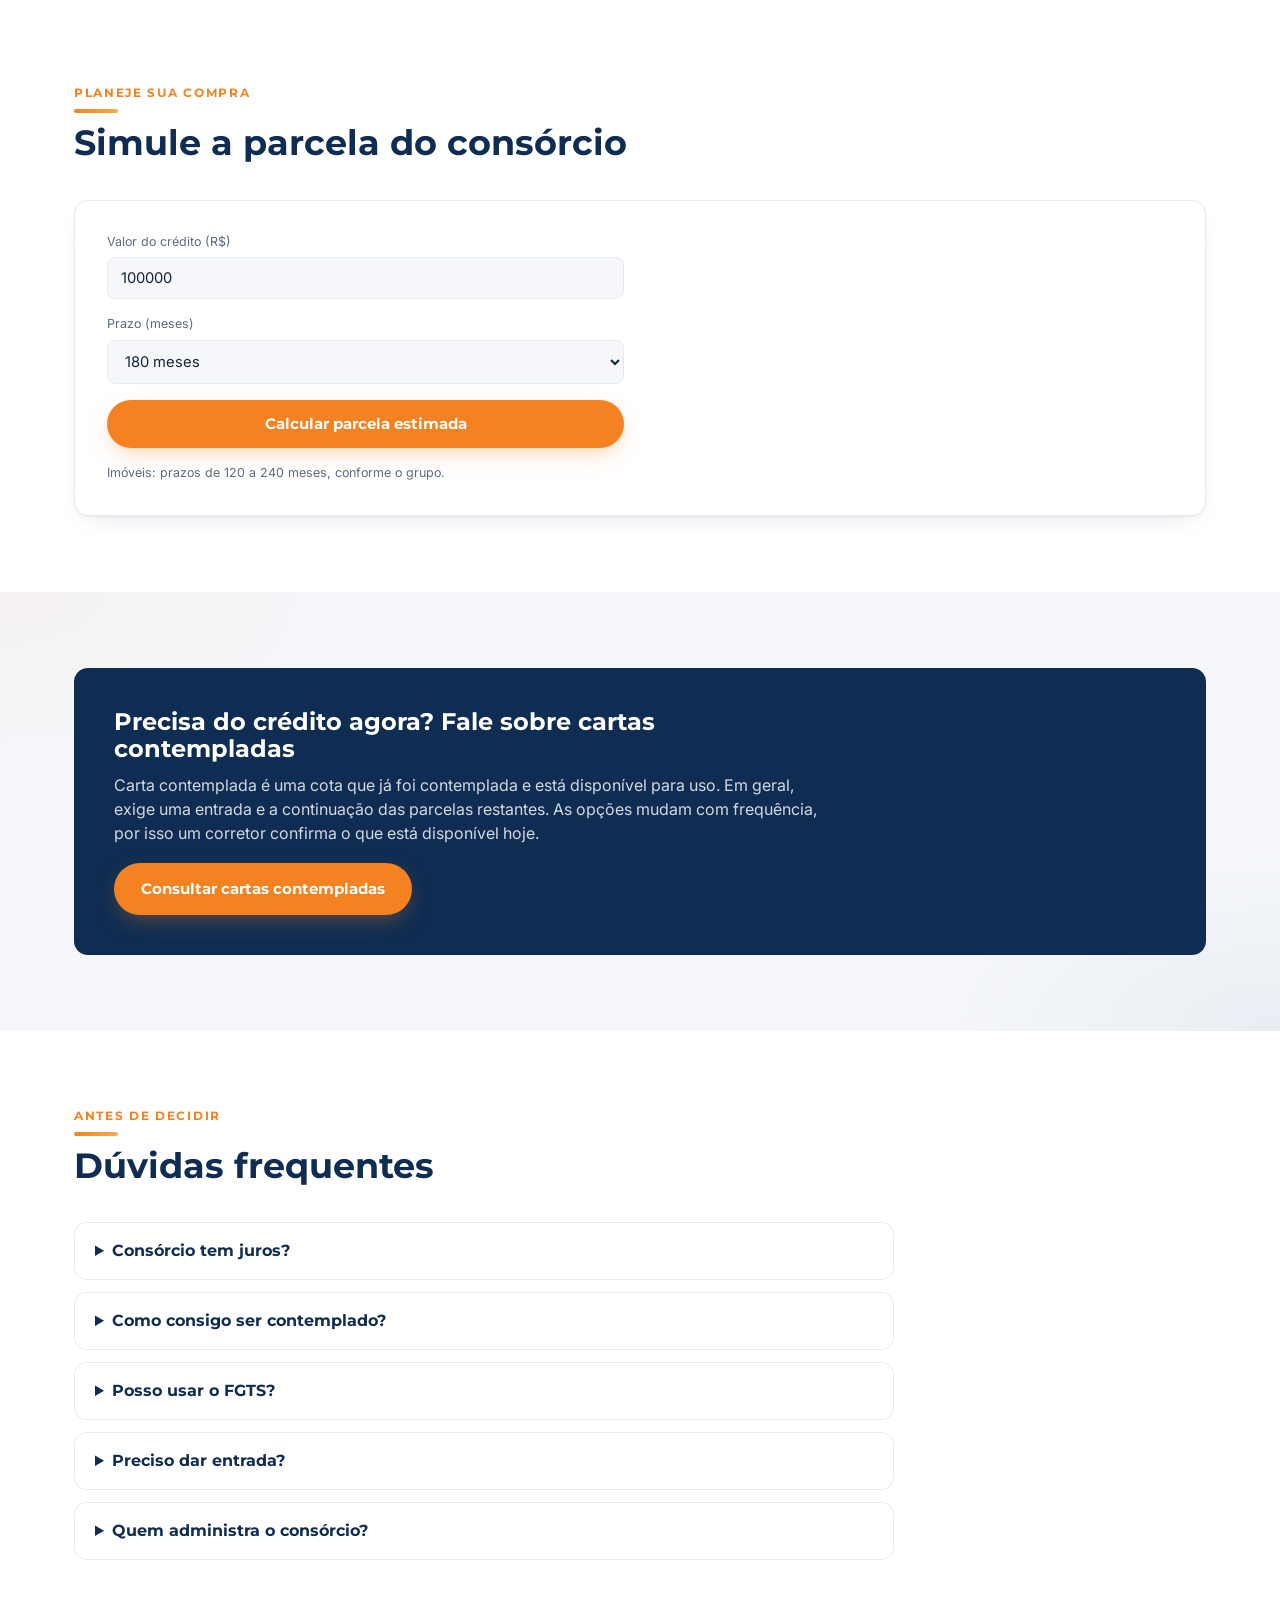
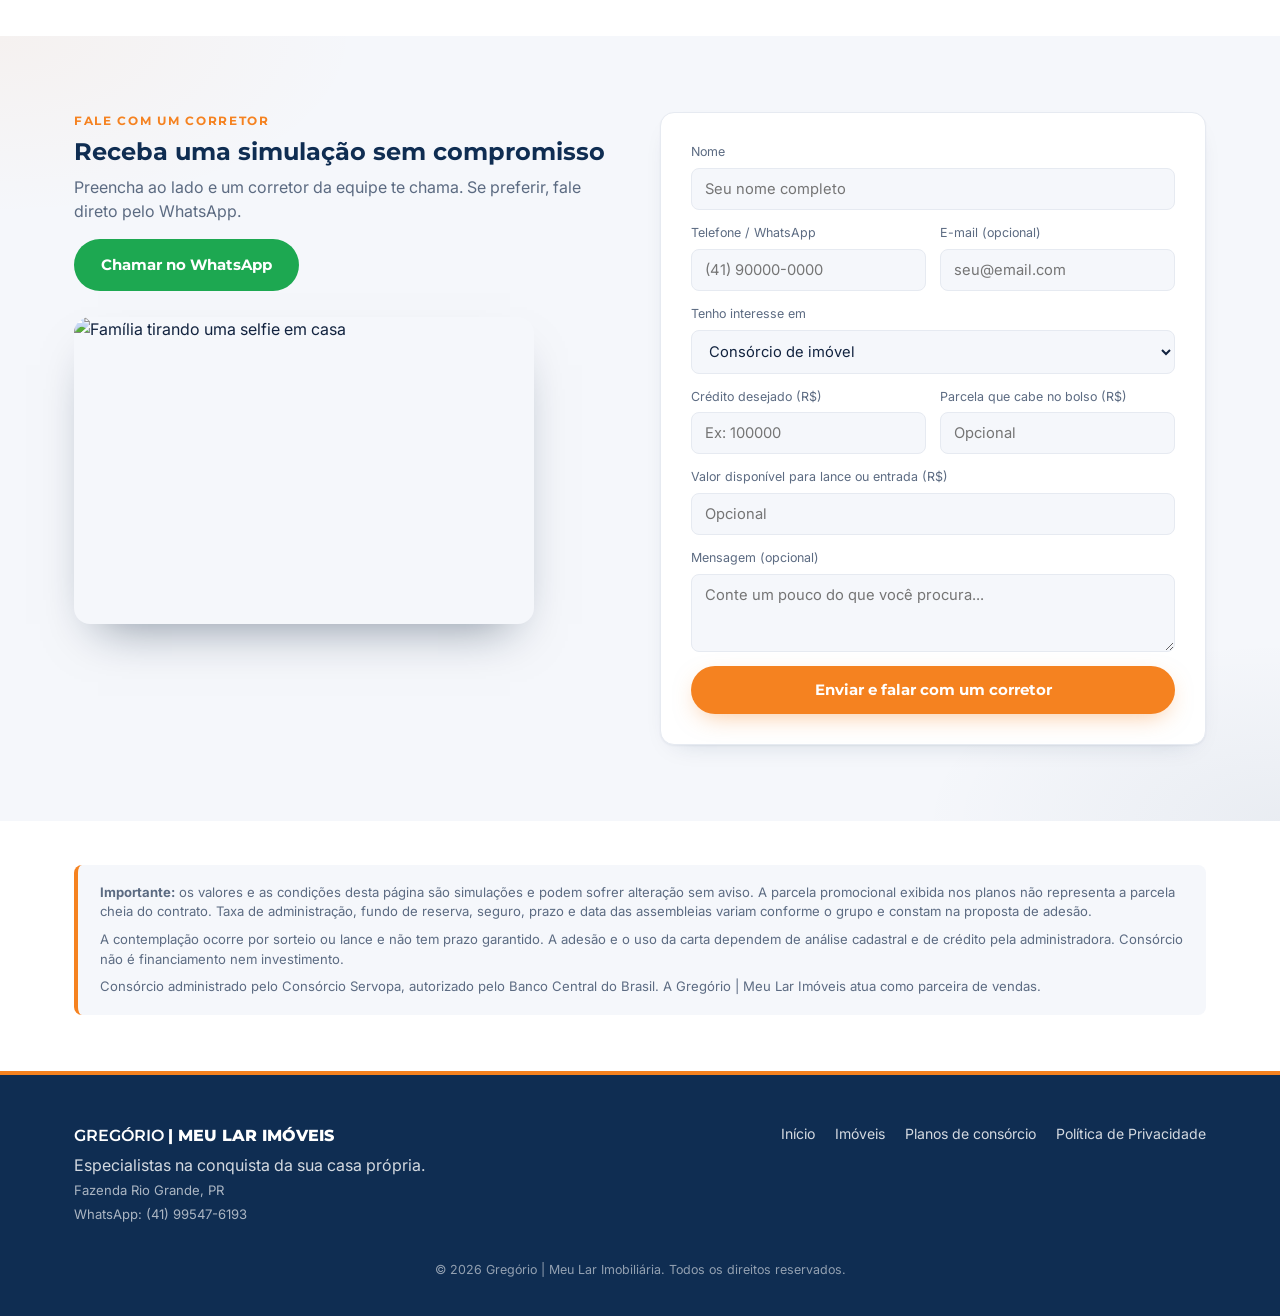
==== commit d10bf705: "Consórcio: reformula /consorcios (hero em 2 colunas, seção O que é, Soluções, fotos, passo a passo e" ====
--- a/consorcios.html
+++ b/consorcios.html
@@ -76,6 +76,41 @@
 
   .cs-passos{display:grid;grid-template-columns:repeat(3,1fr);gap:22px;}
   .cs-passo{background:var(--surface);border:1px solid var(--border);border-radius:var(--radius);padding:24px;}
+
+  .site-header .main-nav a,.site-header .logo-text{white-space:nowrap;}
+  @media (min-width:901px){.site-header .main-nav{gap:20px;}}
+  /* ===== v2: hero em duas colunas, benefícios, passos, soluções ===== */
+  .cs-hero-grid{display:grid;grid-template-columns:1.1fr .9fr;gap:48px;align-items:center;}
+  .cs-pill{display:inline-block;border:1px solid rgba(255,255,255,.35);color:var(--orange-light);font-size:.72rem;font-weight:700;letter-spacing:.08em;padding:6px 14px;border-radius:999px;margin-bottom:18px;font-family:var(--font-display);}
+  .cs-checks{list-style:none;margin:22px 0 0;padding:0;display:grid;gap:10px;}
+  .cs-checks li{display:flex;gap:10px;align-items:flex-start;color:var(--white);font-weight:600;font-size:.95rem;}
+  .cs-checks svg{flex-shrink:0;margin-top:2px;}
+  .cs-hero-visual{background:linear-gradient(160deg,rgba(255,255,255,.08),rgba(255,255,255,.02));border:1px solid rgba(255,255,255,.14);border-radius:20px;padding:26px;box-shadow:0 30px 60px -30px rgba(0,0,0,.6);}
+  .cs-hero-visual svg{display:block;width:100%;height:auto;}
+  .cs-hero-visual figcaption{color:rgba(255,255,255,.72);font-size:.78rem;text-align:center;margin-top:12px;}
+  .cs-foto{display:block;width:100%;height:auto;border-radius:16px;object-fit:cover;box-shadow:0 24px 48px -24px rgba(8,29,56,.5);}
+  .cs-hero-visual .cs-foto{border-radius:12px;aspect-ratio:3/2;}
+  .cs-foto-texto{margin:0 0 22px;aspect-ratio:3/2;max-height:300px;}
+  .cs-foto-contato{margin-top:26px;aspect-ratio:3/2;max-width:460px;}
+  .cs-btn-branco{background:var(--white);color:var(--navy);border-color:var(--white);}
+  .cs-btn-branco:hover{background:var(--orange);color:var(--white);border-color:var(--orange);}
+
+  .cs-duas-col{display:grid;grid-template-columns:1fr 1fr;gap:44px;align-items:start;}
+  .cs-texto p{margin:0 0 1em;}
+  .cs-beneficios{display:grid;gap:16px;}
+  .cs-beneficio{display:flex;gap:16px;background:var(--surface);border:1px solid var(--border);border-radius:var(--radius);box-shadow:var(--shadow-card);padding:20px;}
+  .cs-ico{flex-shrink:0;width:46px;height:46px;border-radius:12px;background:#FFF1E4;display:flex;align-items:center;justify-content:center;}
+  .cs-beneficio h3{margin:0 0 4px;font-size:1.05rem;color:var(--navy);}
+  .cs-beneficio p{margin:0;font-size:.9rem;}
+
+  .cs-passos4{display:grid;grid-template-columns:repeat(4,1fr);gap:18px;}
+  .cs-solucoes{display:grid;grid-template-columns:repeat(auto-fill,minmax(230px,1fr));gap:20px;}
+  .cs-solucao{background:var(--surface);border:1px solid var(--border);border-radius:var(--radius);box-shadow:var(--shadow-card);padding:24px;display:flex;flex-direction:column;gap:8px;transition:transform .15s,border-color .15s;}
+  .cs-solucao:hover{transform:translateY(-3px);border-color:var(--orange);}
+  .cs-solucao h3{margin:6px 0 0;color:var(--navy);font-size:1.08rem;}
+  .cs-solucao p{margin:0;font-size:.88rem;flex:1;}
+  .cs-solucao .btn{margin-top:10px;align-self:flex-start;}
+
   .cs-passo-n{display:inline-flex;align-items:center;justify-content:center;width:34px;height:34px;border-radius:50%;background:var(--navy);color:var(--white);font-family:var(--font-display);font-weight:800;margin-bottom:12px;}
   .cs-passo h3{font-size:1.05rem;}
   .cs-passo p{margin:0;font-size:.92rem;}
@@ -114,6 +149,8 @@
   .cs-aviso p:last-child{margin:0;}
 
   @media (max-width:900px){
+    .cs-hero-grid,.cs-duas-col,.cs-passos4{grid-template-columns:1fr;}
+    .cs-hero-visual{max-width:460px;}
     .cs-passos,.cs-contato{grid-template-columns:1fr;}
     .cs-carta{padding:28px;}
   }
@@ -135,11 +172,13 @@
       <span class="logo-text">Gregório <strong>| Meu Lar</strong></span>
     </a>
     <nav class="main-nav" id="mainNav">
-      <a href="/#imoveis">Imóveis</a>
+      <a href="/">Site</a>
+      <a href="#o-que-e">O que é</a>
+      <a href="#como-funciona">Como funciona</a>
+      <a href="#solucoes">Soluções</a>
       <a href="#planos">Planos</a>
       <a href="#simulador">Simulador</a>
       <a href="#duvidas">Dúvidas</a>
-      <a href="#contato">Contato</a>
     </nav>
     <a href="#" class="btn btn-whatsapp nav-cta" id="navWhatsapp" target="_blank" rel="noopener">Falar no WhatsApp</a>
     <button class="nav-toggle" id="navToggle" aria-label="Abrir menu" aria-expanded="false">
@@ -150,17 +189,84 @@
 
 <main>
 
-<!-- ============ HERO ============ -->
-<section class="cs-hero" id="topo">
-  <div class="container"><div class="cs-hero-inner">
-    <h1>Consórcio de imóveis, sem juros, com quem conhece Fazenda Rio Grande</h1>
-    <p>Em vez de juros de financiamento, você paga uma taxa de administração e um fundo de reserva, diluídos nas parcelas. Escolha o crédito, simule e fale com um corretor da Gregório | Meu Lar.</p>
-    <div class="cs-hero-actions">
-      <a href="#planos" class="btn btn-primary">Ver planos</a>
-      <a href="#simulador" class="btn btn-outline">Simular minha parcela</a>
-    </div>
-    <p class="cs-hero-nota">Consórcio administrado pela Servopa. A Gregório | Meu Lar é parceira de vendas.</p>
-  </div></div>
+<!-- ============ INÍCIO (HERO) ============ -->
+<section class="cs-hero" id="inicio">
+  <div class="container cs-hero-grid">
+    <div class="cs-hero-inner">
+      <span class="cs-pill">CONSÓRCIO DE IMÓVEIS</span>
+      <h1>A carta de crédito que leva você ao imóvel certo</h1>
+      <p>Apartamento, casa, terreno ou obra: o consórcio é uma forma planejada de comprar, sem juros de financiamento. As taxas de administração e o fundo de reserva vêm informados no contrato.</p>
+      <ul class="cs-checks">
+        <li><svg width="20" height="20" viewBox="0 0 24 24" fill="none" stroke="#FFA94D" stroke-width="2" stroke-linecap="round" stroke-linejoin="round"><circle cx="12" cy="12" r="10"/><path d="m8 12.5 3 3 5-6"/></svg><span>Escolha o tipo de imóvel na hora de usar a carta</span></li>
+        <li><svg width="20" height="20" viewBox="0 0 24 24" fill="none" stroke="#FFA94D" stroke-width="2" stroke-linecap="round" stroke-linejoin="round"><circle cx="12" cy="12" r="10"/><path d="m8 12.5 3 3 5-6"/></svg><span>Novo ou usado, residencial ou comercial</span></li>
+        <li><svg width="20" height="20" viewBox="0 0 24 24" fill="none" stroke="#FFA94D" stroke-width="2" stroke-linecap="round" stroke-linejoin="round"><circle cx="12" cy="12" r="10"/><path d="m8 12.5 3 3 5-6"/></svg><span>Atendimento de um corretor da Gregório | Meu Lar</span></li>
+      </ul>
+      <div class="cs-hero-actions">
+        <a href="#simulador" class="btn cs-btn-branco">Simule agora &rarr;</a>
+        <a href="#como-funciona" class="btn btn-outline">Como funciona</a>
+      </div>
+      <p class="cs-hero-nota">Consórcio administrado pela Servopa. A Gregório | Meu Lar é parceira de vendas.</p>
+    </div>
+    <figure class="cs-hero-visual">
+      <img class="cs-foto" src="https://yiyhspddvrypifxfzzdm.supabase.co/storage/v1/object/public/site-imagens/hero/1784918246093-istockphoto-2172316440-612x612.jpg" alt="Família sorrindo no sofá de casa" width="612" height="408" fetchpriority="high">
+      <figcaption>Realize a compra do seu imóvel com planejamento.</figcaption>
+    </figure>
+  </div>
+</section>
+
+<!-- ============ O QUE É CONSÓRCIO ============ -->
+<section class="section" id="o-que-e">
+  <div class="container cs-duas-col">
+    <div class="cs-texto">
+      <img class="cs-foto cs-foto-texto" src="https://yiyhspddvrypifxfzzdm.supabase.co/storage/v1/object/public/site-imagens/hero/1784918228686-depositphotos_85496674-stock-photo-beautiful-diverse-family.jpg" alt="Família reunida e sorrindo" width="600" height="400" loading="lazy">
+      <p class="eyebrow">Entenda em 1 minuto</p>
+      <h2>O que é consórcio?</h2>
+      <p>É uma forma de compra planejada: um grupo de pessoas paga parcelas mensais e, todo mês, algumas são contempladas por sorteio ou lance. Quem é contemplado recebe uma carta de crédito para comprar o bem.</p>
+      <p>Não há juros como no financiamento. O custo está na taxa de administração, no fundo de reserva e, em alguns planos, no seguro, todos informados no contrato do grupo.</p>
+      <p>A contemplação não tem prazo garantido. Por isso o consórcio funciona melhor para quem planeja com antecedência.</p>
+      <a href="#como-funciona" class="btn btn-primary">Entender em 4 passos &rarr;</a>
+    </div>
+    <div class="cs-beneficios">
+      <div class="cs-beneficio"><span class="cs-ico"><svg width="24" height="24" viewBox="0 0 24 24" fill="none" stroke="#F58220" stroke-width="1.8" stroke-linecap="round" stroke-linejoin="round"><path d="M12 3v18"/><path d="M17 7.5c0-1.9-2.2-3-5-3s-5 1.1-5 3 2.2 2.6 5 3 5 1.100 5 3.500-2.200 3-5 3-5-1.100-5-3"/></svg></span><div><h3>Sem juros de financiamento</h3><p>Você paga taxa de administração e fundo de reserva, informados em contrato.</p></div></div>
+      <div class="cs-beneficio"><span class="cs-ico"><svg width="24" height="24" viewBox="0 0 24 24" fill="none" stroke="#F58220" stroke-width="1.8" stroke-linecap="round" stroke-linejoin="round"><rect x="3" y="4" width="18" height="17" rx="3"/><path d="M8 2v4M16 2v4M3 10h18"/></svg></span><div><h3>Planejamento</h3><p>Parcelas mensais que cabem no orçamento, com prazo definido no plano.</p></div></div>
+      <div class="cs-beneficio"><span class="cs-ico"><svg width="24" height="24" viewBox="0 0 24 24" fill="none" stroke="#F58220" stroke-width="1.8" stroke-linecap="round" stroke-linejoin="round"><path d="M3 11.500 12 4l9 7.500"/><path d="M5 10v10h14V10"/><path d="M10 20v-6h4v6"/></svg></span><div><h3>Flexibilidade</h3><p>Use a carta para comprar, construir, reformar ou quitar, conforme as regras do plano.</p></div></div>
+      <div class="cs-beneficio"><span class="cs-ico"><svg width="24" height="24" viewBox="0 0 24 24" fill="none" stroke="#F58220" stroke-width="1.8" stroke-linecap="round" stroke-linejoin="round"><path d="M4 20V10M10 20V4M16 20v-7M22 20H2"/></svg></span><div><h3>Lance para antecipar</h3><p>Além do sorteio, você pode ofertar lance para tentar antecipar a contemplação.</p></div></div>
+    </div>
+  </div>
+</section>
+
+<!-- ============ COMO FUNCIONA ============ -->
+<section class="section section-alt" id="como-funciona">
+  <div class="container">
+    <div class="section-head">
+      <p class="eyebrow">Passo a passo</p>
+      <h2>Como funciona o consórcio?</h2>
+      <p>É simples, seguro e transparente. Veja o passo a passo:</p>
+    </div>
+    <div class="cs-passos4">
+      <div class="cs-passo"><span class="cs-passo-n">1</span><h3>Escolha o plano</h3><p>Defina o valor da carta e o prazo. Um corretor confirma as condições do grupo antes de você aderir.</p></div>
+      <div class="cs-passo"><span class="cs-passo-n">2</span><h3>Pague as parcelas</h3><p>Você paga a parcela todo mês. Ela reúne fundo comum, fundo de reserva e taxa de administração.</p></div>
+      <div class="cs-passo"><span class="cs-passo-n">3</span><h3>Concorra todo mês</h3><p>Nas assembleias mensais, você concorre por sorteio e pode ofertar lance para antecipar.</p></div>
+      <div class="cs-passo"><span class="cs-passo-n">4</span><h3>Use a carta</h3><p>Contemplado e com a documentação aprovada, você usa a carta de crédito para comprar o bem.</p></div>
+    </div>
+  </div>
+</section>
+
+<!-- ============ SOLUÇÕES ============ -->
+<section class="section" id="solucoes">
+  <div class="container">
+    <div class="section-head">
+      <p class="eyebrow">Soluções</p>
+      <h2>Consórcio para cada objetivo</h2>
+      <p>Escolha o que você quer conquistar e um corretor monta a simulação.</p>
+    </div>
+    <div class="cs-solucoes">
+      <article class="cs-solucao"><span class="cs-ico"><svg width="24" height="24" viewBox="0 0 24 24" fill="none" stroke="#F58220" stroke-width="1.8" stroke-linecap="round" stroke-linejoin="round"><path d="M3 11.500 12 4l9 7.500"/><path d="M5 10v10h14V10"/><path d="M10 20v-6h4v6"/></svg></span><h3>Imóveis</h3><p>Apartamento ou casa, novo ou usado, residencial ou comercial.</p><button type="button" class="btn btn-primary btn-sm" data-tipo="imovel">Simular imóvel</button></article>
+      <article class="cs-solucao"><span class="cs-ico"><svg width="24" height="24" viewBox="0 0 24 24" fill="none" stroke="#F58220" stroke-width="1.8" stroke-linecap="round" stroke-linejoin="round"><path d="M3 20h18"/><path d="M6 20V9l6-5 6 5v11"/><path d="M9 20v-5h6v5"/><path d="M12 9v.01"/></svg></span><h3>Terrenos e construção</h3><p>Use a carta de crédito para comprar o terreno ou custear a obra da sua casa.</p><button type="button" class="btn btn-primary btn-sm" data-tipo="obra">Simular construção</button></article>
+      <article class="cs-solucao"><span class="cs-ico"><svg width="24" height="24" viewBox="0 0 24 24" fill="none" stroke="#F58220" stroke-width="1.8" stroke-linecap="round" stroke-linejoin="round"><path d="M14.500 5.500 18.500 9.500"/><path d="m4 20 9.500-9.500"/><path d="M13 6a4 4 0 0 1 5.500 5.500L16 9 15 8Z"/></svg></span><h3>Reforma</h3><p>Reforme ou amplie o seu imóvel sem juros de financiamento.</p><button type="button" class="btn btn-primary btn-sm" data-tipo="obra">Simular reforma</button></article>
+      <article class="cs-solucao"><span class="cs-ico"><svg width="24" height="24" viewBox="0 0 24 24" fill="none" stroke="#F58220" stroke-width="1.8" stroke-linecap="round" stroke-linejoin="round"><path d="M5 16V11l2-5h10l2 5v5"/><path d="M3 16h18"/><circle cx="7.500" cy="17.500" r="1.500"/><circle cx="16.500" cy="17.500" r="1.500"/></svg></span><h3>Veículos</h3><p>Carro ou moto: planeje a compra do seu veículo.</p><button type="button" class="btn btn-primary btn-sm" data-tipo="veiculo">Simular veículo</button></article>
+    </div>
+  </div>
 </section>
 
 <!-- ============ PLANOS ============ -->
@@ -173,33 +279,6 @@
     </div>
     <div class="cs-planos-grid" id="planosGrid">
       <div class="skeleton-row" data-skeleton></div>
-    </div>
-  </div>
-</section>
-
-<!-- ============ COMO FUNCIONA ============ -->
-<section class="section section-alt" id="como-funciona">
-  <div class="container">
-    <div class="section-head">
-      <p class="eyebrow">Passo a passo</p>
-      <h2>Como o consórcio funciona</h2>
-    </div>
-    <div class="cs-passos">
-      <div class="cs-passo">
-        <span class="cs-passo-n">1</span>
-        <h3>Você escolhe o crédito</h3>
-        <p>Defina o valor da carta e o prazo do plano. Um corretor confirma as condições do grupo antes de você aderir.</p>
-      </div>
-      <div class="cs-passo">
-        <span class="cs-passo-n">2</span>
-        <h3>Paga as parcelas e concorre</h3>
-        <p>Todo mês há assembleia. Você concorre por sorteio e pode ofertar lance para tentar antecipar a contemplação.</p>
-      </div>
-      <div class="cs-passo">
-        <span class="cs-passo-n">3</span>
-        <h3>Usa a carta para comprar</h3>
-        <p>Depois de contemplado e com a documentação aprovada, você usa a carta de crédito para comprar o imóvel.</p>
-      </div>
     </div>
   </div>
 </section>
@@ -300,6 +379,7 @@
       <h2>Receba uma simulação sem compromisso</h2>
       <p>Preencha ao lado e um corretor da equipe te chama. Se preferir, fale direto pelo WhatsApp.</p>
       <a href="#" class="btn btn-whatsapp" id="contactWhatsapp" target="_blank" rel="noopener">Chamar no WhatsApp</a>
+      <img class="cs-foto cs-foto-contato" src="https://yiyhspddvrypifxfzzdm.supabase.co/storage/v1/object/public/site-imagens/hero/1784918181688-198840556-my-heart-in-one-picture-a-beautiful-family-taking-a-selfie-together-while-bonding-on-the-sofa-at.jpg" alt="Família tirando uma selfie em casa" width="450" height="300" loading="lazy">
     </div>
 
     <div>
@@ -499,6 +579,15 @@
     setTimeout(function () { $('c-nome').focus({ preventScroll: true }); }, 500);
   });
 
+  // ---------- Soluções: escolhem o tipo no formulário e descem até o contato ----------
+  document.querySelectorAll('[data-tipo]').forEach(function (b) {
+    b.addEventListener('click', function () {
+      $('c-tipo').value = b.getAttribute('data-tipo');
+      $('contato').scrollIntoView({ behavior: 'smooth' });
+      setTimeout(function () { $('c-nome').focus({ preventScroll: true }); }, 500);
+    });
+  });
+
   // ---------- Carta contemplada: só ajusta o formulário ----------
   document.querySelectorAll('[data-quero="carta"]').forEach(function (a) {
     a.addEventListener('click', function () { $('c-tipo').value = 'carta'; });
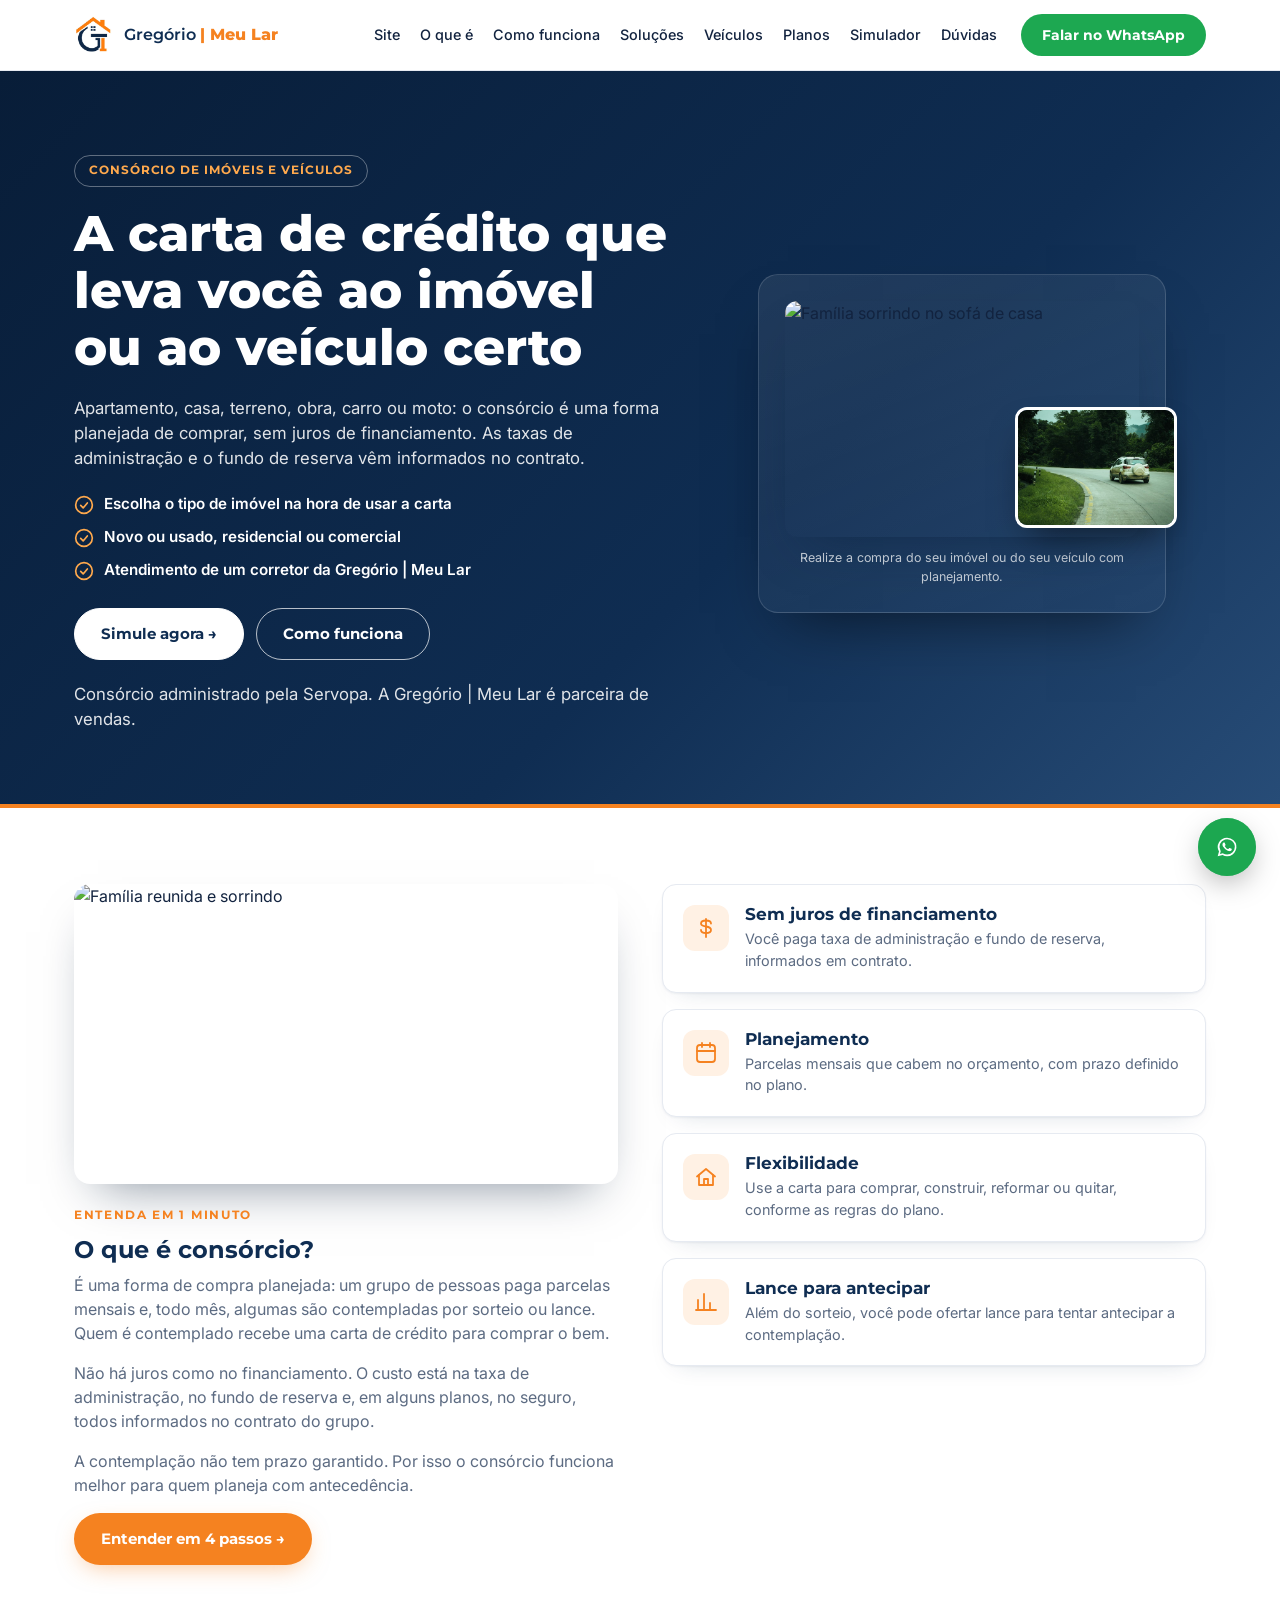
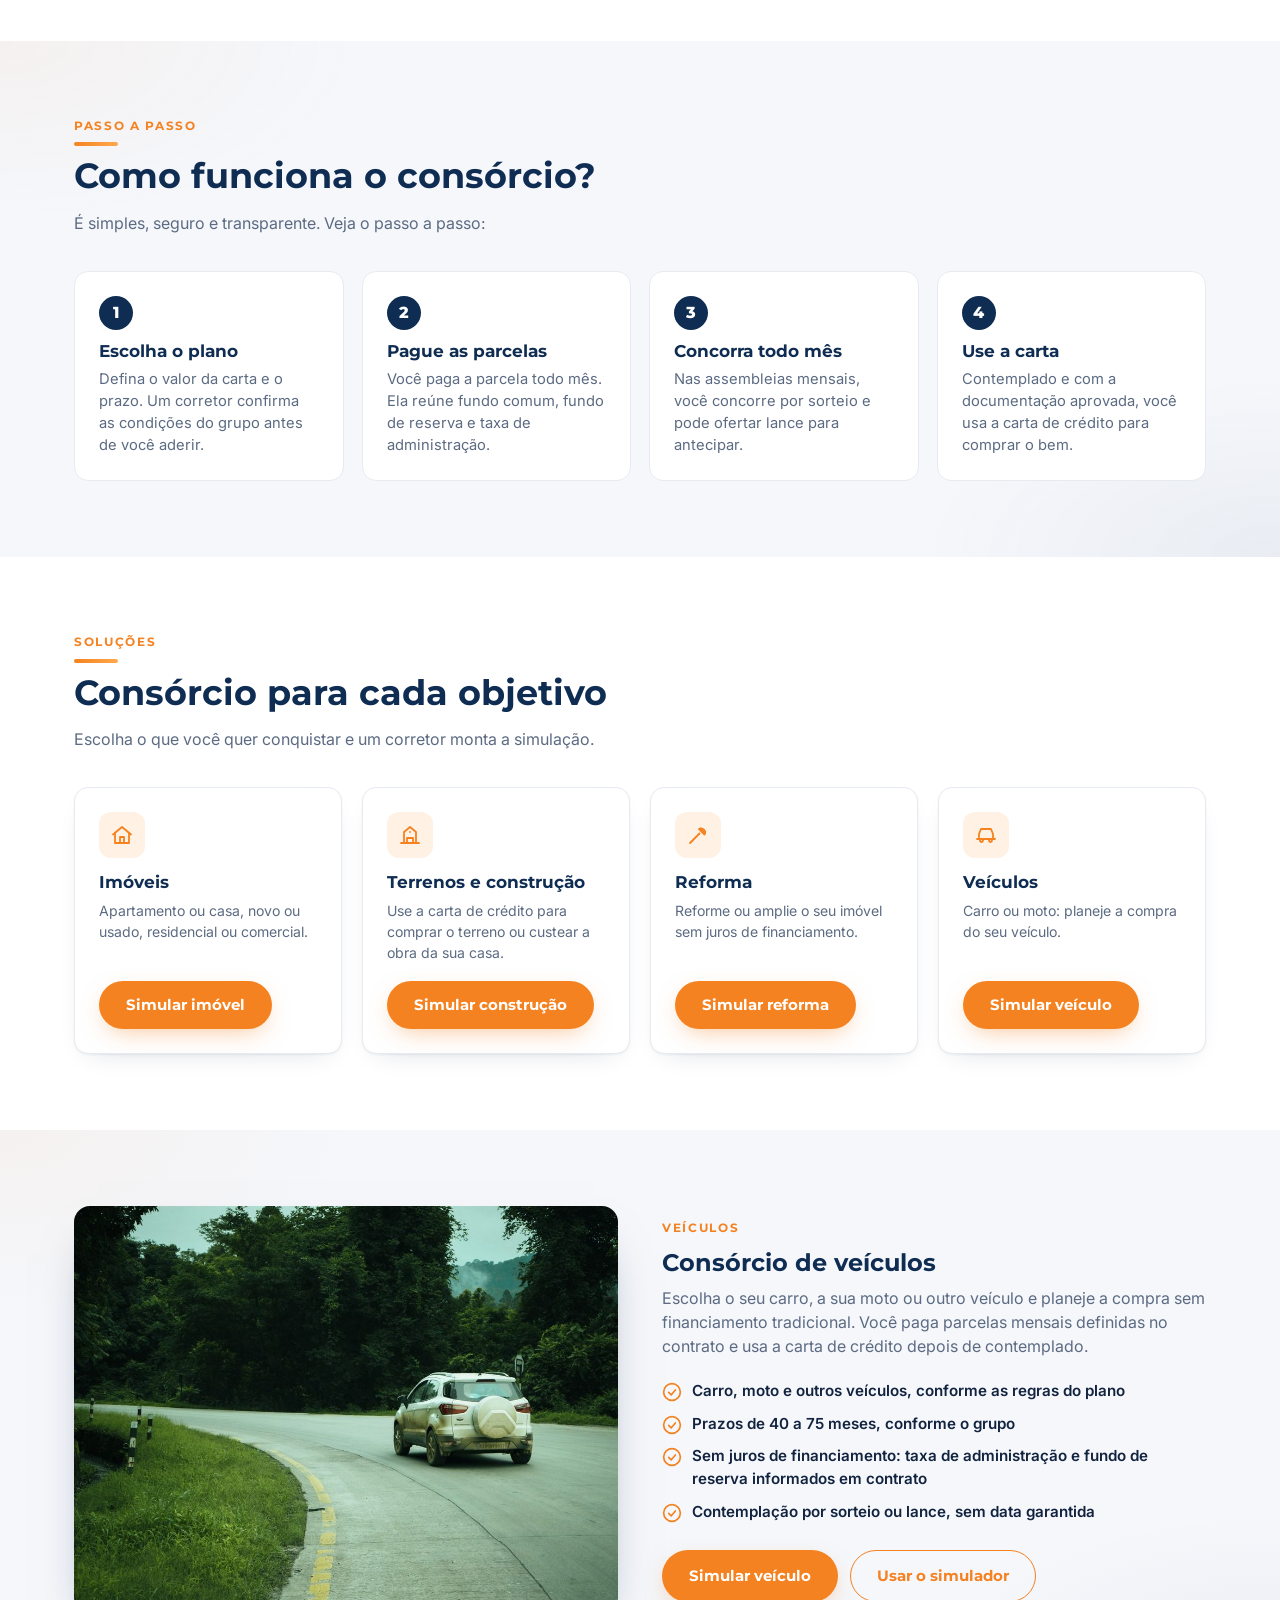
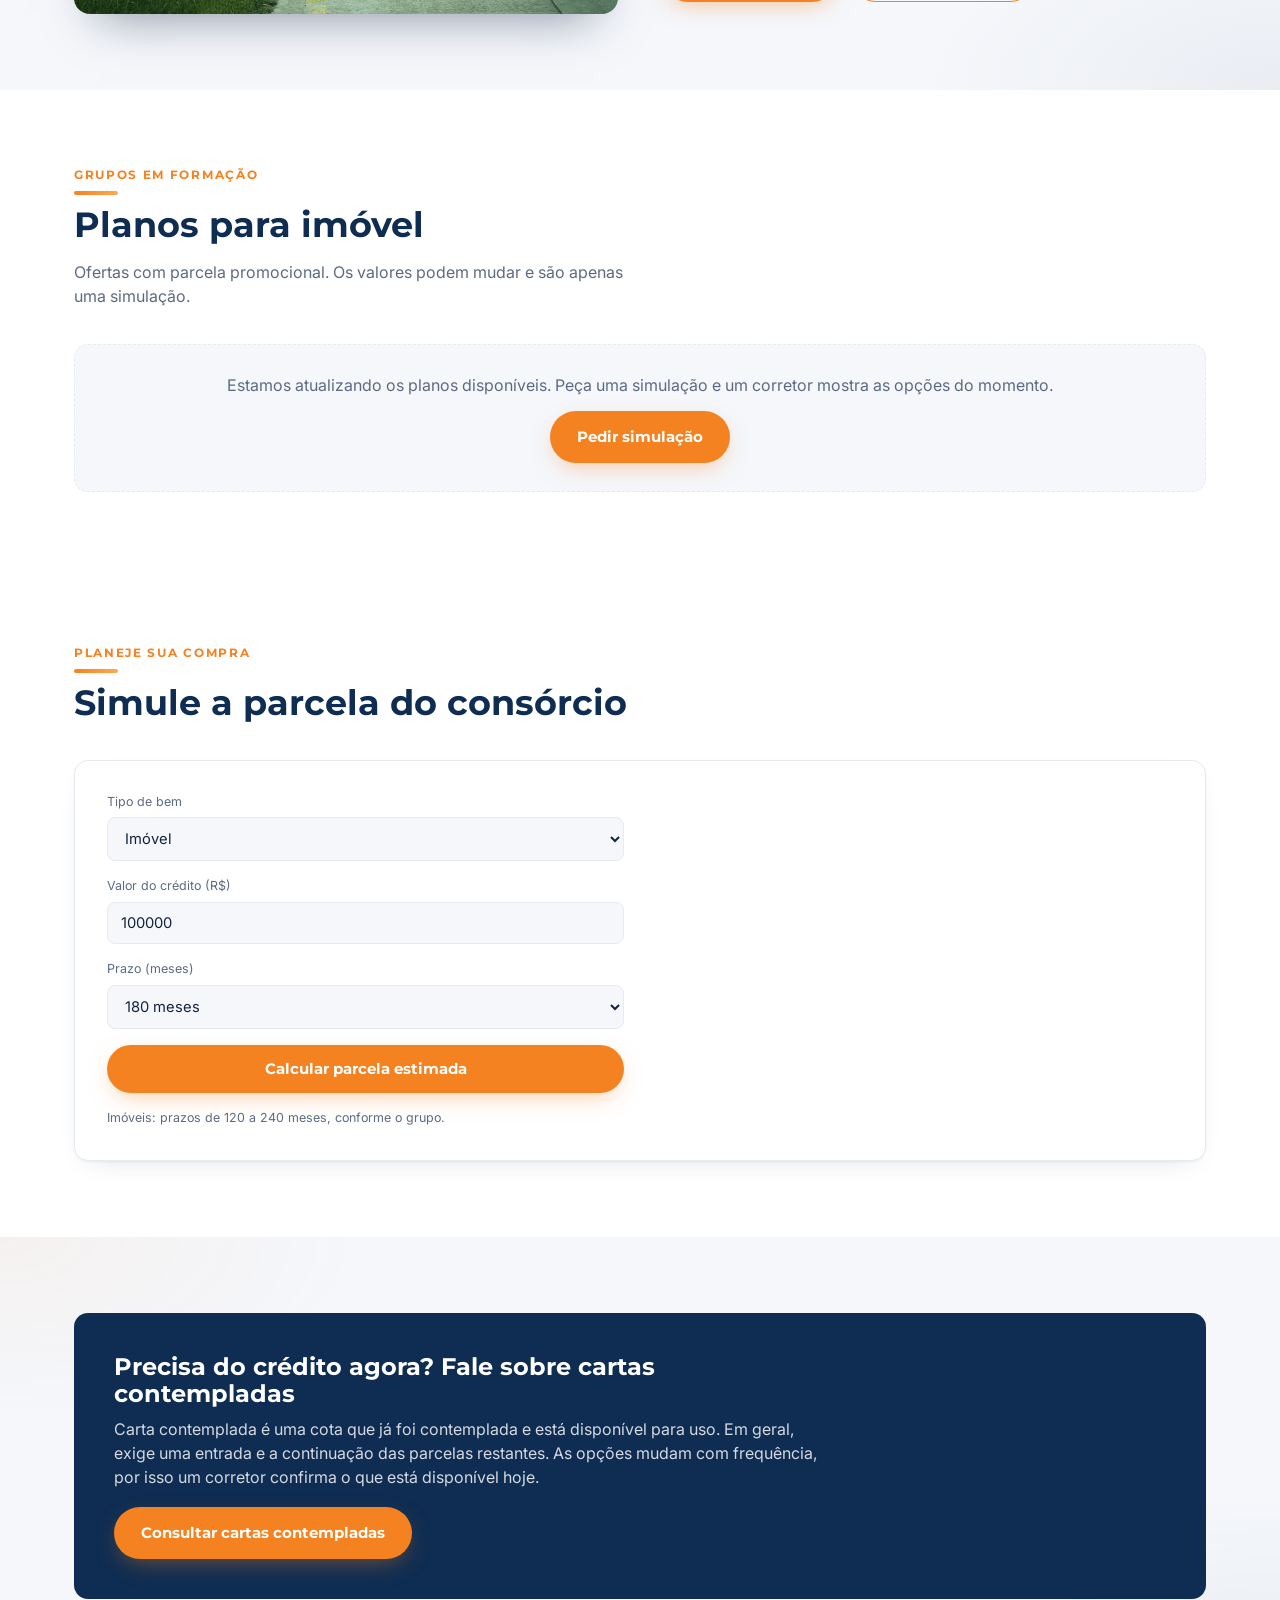
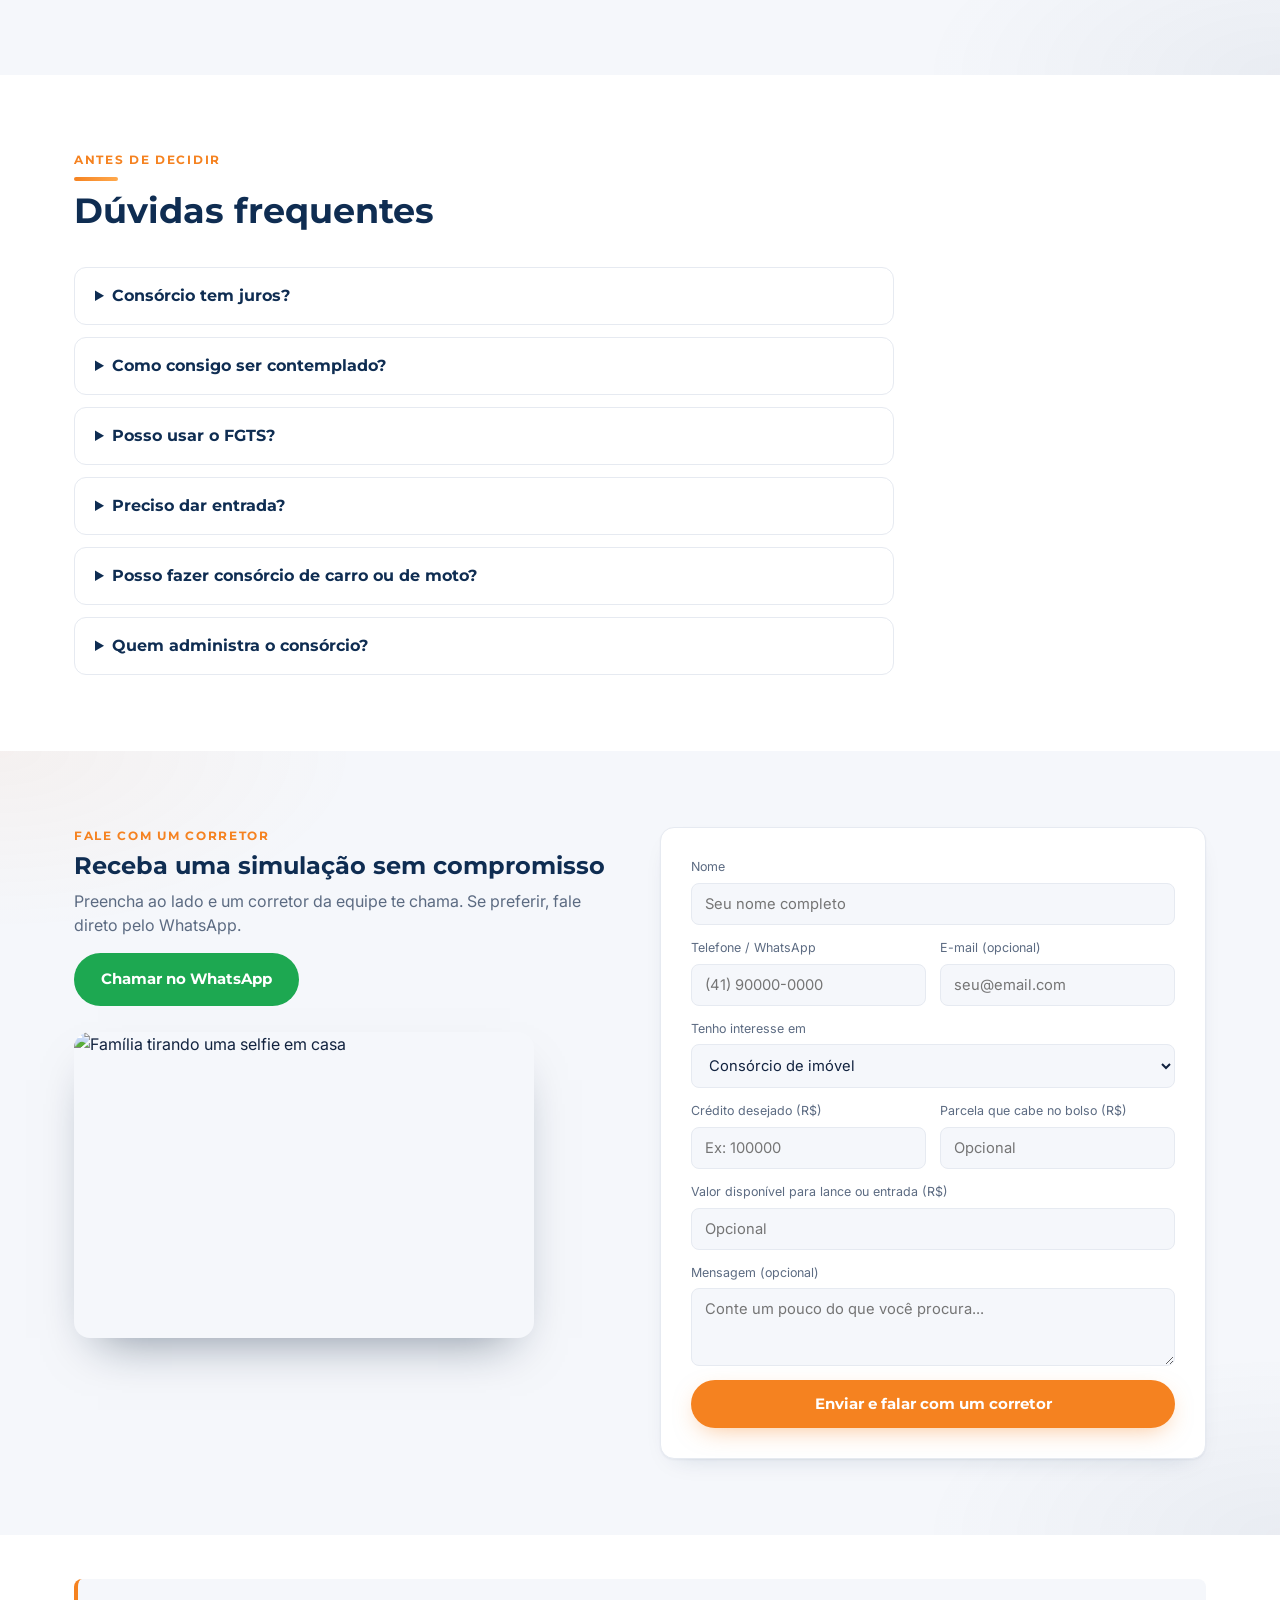
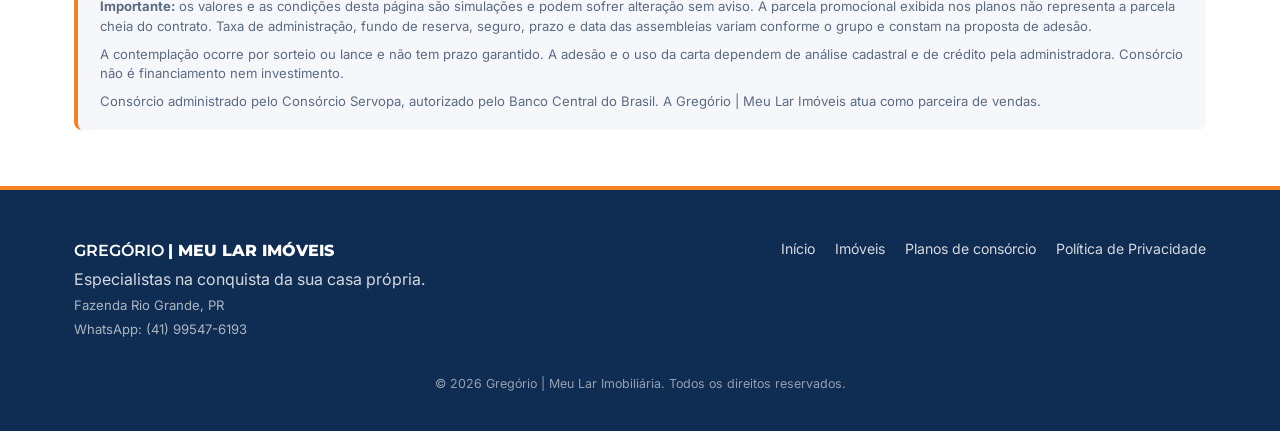
==== commit a964a292: "Consórcio: veículos, simulador na home e foto" ====
--- a/consorcios.html
+++ b/consorcios.html
@@ -32,8 +32,8 @@
 /></noscript>
 <!-- End Meta Pixel Code -->
 
-<title>Consórcio de imóveis | Gregório | Meu Lar Imobiliária</title>
-<meta name="description" content="Consórcio de imóveis sem juros com a Gregório | Meu Lar, parceira de vendas do Consórcio Servopa. Veja os planos, simule a parcela e fale com um corretor.">
+<title>Consórcio de imóveis e veículos | Gregório | Meu Lar Imobiliária</title>
+<meta name="description" content="Consórcio de imóveis e de veículos sem juros de financiamento com a Gregório | Meu Lar, parceira de vendas do Consórcio Servopa. Veja os planos, simule a parcela e fale com um corretor.">
 <meta name="robots" content="index, follow">
 <link rel="canonical" href="https://gregoriomeular-site.netlify.app/consorcios">
 
@@ -89,9 +89,15 @@
   .cs-hero-visual svg{display:block;width:100%;height:auto;}
   .cs-hero-visual figcaption{color:rgba(255,255,255,.72);font-size:.78rem;text-align:center;margin-top:12px;}
   .cs-foto{display:block;width:100%;height:auto;border-radius:16px;object-fit:cover;box-shadow:0 24px 48px -24px rgba(8,29,56,.5);}
+  .cs-hero-visual{position:relative;}
   .cs-hero-visual .cs-foto{border-radius:12px;aspect-ratio:3/2;}
+  .cs-foto-mini{position:absolute;right:-12px;bottom:84px;width:40%;height:auto;aspect-ratio:4/3;object-fit:cover;border:3px solid var(--white);border-radius:12px;box-shadow:0 18px 36px -14px rgba(0,0,0,.6);}
   .cs-foto-texto{margin:0 0 22px;aspect-ratio:3/2;max-height:300px;}
   .cs-foto-contato{margin-top:26px;aspect-ratio:3/2;max-width:460px;}
+  .cs-veiculos{display:grid;grid-template-columns:1fr 1fr;gap:44px;align-items:center;}
+  .cs-veiculos .cs-foto{aspect-ratio:4/3;}
+  .cs-veiculos .cs-checks li{color:var(--text);}
+  .cs-veiculos .cs-checks svg circle,.cs-veiculos .cs-checks svg path{stroke:#F58220;}
   .cs-btn-branco{background:var(--white);color:var(--navy);border-color:var(--white);}
   .cs-btn-branco:hover{background:var(--orange);color:var(--white);border-color:var(--orange);}
 
@@ -149,7 +155,7 @@
   .cs-aviso p:last-child{margin:0;}
 
   @media (max-width:900px){
-    .cs-hero-grid,.cs-duas-col,.cs-passos4{grid-template-columns:1fr;}
+    .cs-hero-grid,.cs-duas-col,.cs-passos4,.cs-veiculos{grid-template-columns:1fr;}
     .cs-hero-visual{max-width:460px;}
     .cs-passos,.cs-contato{grid-template-columns:1fr;}
     .cs-carta{padding:28px;}
@@ -176,6 +182,7 @@
       <a href="#o-que-e">O que é</a>
       <a href="#como-funciona">Como funciona</a>
       <a href="#solucoes">Soluções</a>
+      <a href="#veiculos">Veículos</a>
       <a href="#planos">Planos</a>
       <a href="#simulador">Simulador</a>
       <a href="#duvidas">Dúvidas</a>
@@ -193,9 +200,9 @@
 <section class="cs-hero" id="inicio">
   <div class="container cs-hero-grid">
     <div class="cs-hero-inner">
-      <span class="cs-pill">CONSÓRCIO DE IMÓVEIS</span>
-      <h1>A carta de crédito que leva você ao imóvel certo</h1>
-      <p>Apartamento, casa, terreno ou obra: o consórcio é uma forma planejada de comprar, sem juros de financiamento. As taxas de administração e o fundo de reserva vêm informados no contrato.</p>
+      <span class="cs-pill">CONSÓRCIO DE IMÓVEIS E VEÍCULOS</span>
+      <h1>A carta de crédito que leva você ao imóvel ou ao veículo certo</h1>
+      <p>Apartamento, casa, terreno, obra, carro ou moto: o consórcio é uma forma planejada de comprar, sem juros de financiamento. As taxas de administração e o fundo de reserva vêm informados no contrato.</p>
       <ul class="cs-checks">
         <li><svg width="20" height="20" viewBox="0 0 24 24" fill="none" stroke="#FFA94D" stroke-width="2" stroke-linecap="round" stroke-linejoin="round"><circle cx="12" cy="12" r="10"/><path d="m8 12.5 3 3 5-6"/></svg><span>Escolha o tipo de imóvel na hora de usar a carta</span></li>
         <li><svg width="20" height="20" viewBox="0 0 24 24" fill="none" stroke="#FFA94D" stroke-width="2" stroke-linecap="round" stroke-linejoin="round"><circle cx="12" cy="12" r="10"/><path d="m8 12.5 3 3 5-6"/></svg><span>Novo ou usado, residencial ou comercial</span></li>
@@ -209,7 +216,8 @@
     </div>
     <figure class="cs-hero-visual">
       <img class="cs-foto" src="https://yiyhspddvrypifxfzzdm.supabase.co/storage/v1/object/public/site-imagens/hero/1784918246093-istockphoto-2172316440-612x612.jpg" alt="Família sorrindo no sofá de casa" width="612" height="408" fetchpriority="high">
-      <figcaption>Realize a compra do seu imóvel com planejamento.</figcaption>
+      <img class="cs-foto-mini" src="/assets/consorcio-veiculos.jpg" alt="Carro SUV branco em uma estrada" width="1000" height="750">
+      <figcaption>Realize a compra do seu imóvel ou do seu veículo com planejamento.</figcaption>
     </figure>
   </div>
 </section>
@@ -269,6 +277,28 @@
   </div>
 </section>
 
+<!-- ============ VEÍCULOS ============ -->
+<section class="section section-alt" id="veiculos">
+  <div class="container cs-veiculos">
+    <img class="cs-foto" src="/assets/consorcio-veiculos.jpg" alt="Carro SUV branco em uma estrada curva cercada de árvores" width="1000" height="750" loading="lazy">
+    <div class="cs-texto">
+      <p class="eyebrow">Veículos</p>
+      <h2>Consórcio de veículos</h2>
+      <p>Escolha o seu carro, a sua moto ou outro veículo e planeje a compra sem financiamento tradicional. Você paga parcelas mensais definidas no contrato e usa a carta de crédito depois de contemplado.</p>
+      <ul class="cs-checks">
+        <li><svg width="20" height="20" viewBox="0 0 24 24" fill="none" stroke="#F58220" stroke-width="2" stroke-linecap="round" stroke-linejoin="round"><circle cx="12" cy="12" r="10"/><path d="m8 12.5 3 3 5-6"/></svg><span>Carro, moto e outros veículos, conforme as regras do plano</span></li>
+        <li><svg width="20" height="20" viewBox="0 0 24 24" fill="none" stroke="#F58220" stroke-width="2" stroke-linecap="round" stroke-linejoin="round"><circle cx="12" cy="12" r="10"/><path d="m8 12.5 3 3 5-6"/></svg><span>Prazos de 40 a 75 meses, conforme o grupo</span></li>
+        <li><svg width="20" height="20" viewBox="0 0 24 24" fill="none" stroke="#F58220" stroke-width="2" stroke-linecap="round" stroke-linejoin="round"><circle cx="12" cy="12" r="10"/><path d="m8 12.5 3 3 5-6"/></svg><span>Sem juros de financiamento: taxa de administração e fundo de reserva informados em contrato</span></li>
+        <li><svg width="20" height="20" viewBox="0 0 24 24" fill="none" stroke="#F58220" stroke-width="2" stroke-linecap="round" stroke-linejoin="round"><circle cx="12" cy="12" r="10"/><path d="m8 12.5 3 3 5-6"/></svg><span>Contemplação por sorteio ou lance, sem data garantida</span></li>
+      </ul>
+      <div class="cs-hero-actions">
+        <button type="button" class="btn btn-primary" data-tipo="veiculo">Simular veículo</button>
+        <a href="#simulador" class="btn btn-outline" data-simbem="veiculo">Usar o simulador</a>
+      </div>
+    </div>
+  </div>
+</section>
+
 <!-- ============ PLANOS ============ -->
 <section class="section" id="planos">
   <div class="container">
@@ -292,6 +322,13 @@
     </div>
     <div class="simulator-box">
       <form class="simulator-form" id="simForm">
+        <div class="form-row">
+          <label for="sim-bem">Tipo de bem</label>
+          <select id="sim-bem">
+            <option value="imovel">Imóvel</option>
+            <option value="veiculo">Veículo</option>
+          </select>
+        </div>
         <div class="form-row">
           <label for="sim-credito">Valor do crédito (R$)</label>
           <input required type="number" id="sim-credito" min="20000" step="1000" value="100000">
@@ -307,7 +344,7 @@
           </select>
         </div>
         <button type="submit" class="btn btn-primary btn-block">Calcular parcela estimada</button>
-        <p class="cs-sim-nota">Imóveis: prazos de 120 a 240 meses, conforme o grupo.</p>
+        <p class="cs-sim-nota" id="simNota">Imóveis: prazos de 120 a 240 meses, conforme o grupo.</p>
       </form>
 
       <div class="simulator-result" id="simResult" hidden>
@@ -319,7 +356,7 @@
           <div><strong id="simCredito">-</strong><span>Crédito da carta</span></div>
           <div><strong id="simTotalFaixa">-</strong><span>Total pago no prazo (estimativa)</span></div>
         </div>
-        <p class="simulator-disclaimer">Estimativa com taxa de administração de 15% a 20% e fundo de reserva de 1% a 3%, sem seguro. A taxa real, o fundo de reserva e o seguro dependem do grupo e do contrato. Planos promocionais podem ter parcela menor até a contemplação. Valores sujeitos a alteração, apenas simulação.</p>
+        <p class="simulator-disclaimer">Estimativa com taxa de administração de 15% a 20% e fundo de reserva de 1% a 3%, sem seguro. Para veículos, os percentuais são apenas uma referência. A taxa real, o fundo de reserva e o seguro dependem do grupo e do contrato. Planos promocionais podem ter parcela menor até a contemplação. Valores sujeitos a alteração, apenas simulação.</p>
         <a href="#contato" class="btn btn-primary btn-block" id="simQuero" style="margin-top:14px">Quero uma simulação com um corretor</a>
       </div>
     </div>
@@ -362,6 +399,10 @@
       <details>
         <summary>Preciso dar entrada?</summary>
         <p>Para entrar em um grupo novo, você paga a primeira parcela. Já as cartas contempladas costumam exigir uma entrada, que varia de carta para carta.</p>
+      </details>
+      <details>
+        <summary>Posso fazer consórcio de carro ou de moto?</summary>
+        <p>Sim. Além de imóveis, existem planos para veículos, com prazos mais curtos, em geral de 40 a 75 meses. As condições, as taxas e o grupo variam, e um corretor confirma tudo antes da adesão.</p>
       </details>
       <details>
         <summary>Quem administra o consórcio?</summary>
@@ -594,6 +635,25 @@
   });
 
   // ---------- Simulador (faixa de estimativa, não é oferta) ----------
+  var PRAZOS = {
+    imovel:  { lista: [120, 150, 180, 200, 240], padrao: 180, credito: 100000, min: 20000, nota: 'Imóveis: prazos de 120 a 240 meses, conforme o grupo.' },
+    veiculo: { lista: [40, 50, 60, 75],          padrao: 60,  credito: 60000,  min: 10000, nota: 'Veículos: prazos de 40 a 75 meses, conforme o grupo.' }
+  };
+  function aplicaBem(bem) {
+    var c = PRAZOS[bem] || PRAZOS.imovel;
+    $('sim-bem').value = bem in PRAZOS ? bem : 'imovel';
+    $('sim-prazo').innerHTML = c.lista.map(function (m) {
+      return '<option value="' + m + '"' + (m === c.padrao ? ' selected' : '') + '>' + m + ' meses</option>';
+    }).join('');
+    $('sim-credito').min = c.min;
+    $('sim-credito').value = c.credito;
+    $('simNota').textContent = c.nota;
+    $('simResult').hidden = true;
+  }
+  $('sim-bem').addEventListener('change', function () { aplicaBem(this.value); });
+  document.querySelectorAll('[data-simbem]').forEach(function (a) {
+    a.addEventListener('click', function () { aplicaBem(a.getAttribute('data-simbem')); });
+  });
   $('simForm').addEventListener('submit', function (e) {
     e.preventDefault();
     var credito = Number($('sim-credito').value);
@@ -606,13 +666,25 @@
     $('simTotalFaixa').textContent = brl0.format(minTotal) + ' a ' + brl0.format(maxTotal);
     $('simResult').hidden = false;
     $('simResult').dataset.credito = credito;
-    if (typeof gtag === 'function') gtag('event', 'simulacao_consorcio', { credito: credito, prazo: prazo });
+    $('simResult').dataset.bem = $('sim-bem').value;
+    if (typeof gtag === 'function') gtag('event', 'simulacao_consorcio', { credito: credito, prazo: prazo, bem: $('sim-bem').value });
   });
   $('simQuero').addEventListener('click', function () {
     var c = $('simResult').dataset.credito;
     if (c) $('c-credito').value = c;
-    $('c-tipo').value = 'imovel';
-  });
+    $('c-tipo').value = $('simResult').dataset.bem === 'veiculo' ? 'veiculo' : 'imovel';
+  });
+
+  // ---------- Vindo do simulador da página inicial (?bem=veiculo&credito=60000) ----------
+  (function () {
+    var q = new URLSearchParams(location.search);
+    var bem = q.get('bem'), cred = Number(q.get('credito'));
+    if (bem === 'veiculo' || bem === 'imovel') {
+      $('c-tipo').value = bem;
+      aplicaBem(bem);
+      if (cred > 0) { $('sim-credito').value = cred; $('c-credito').value = cred; }
+    }
+  })();
 
   // ---------- Formulário: envia para a função que grava o lead no CRM ----------
   var TIPOS = {
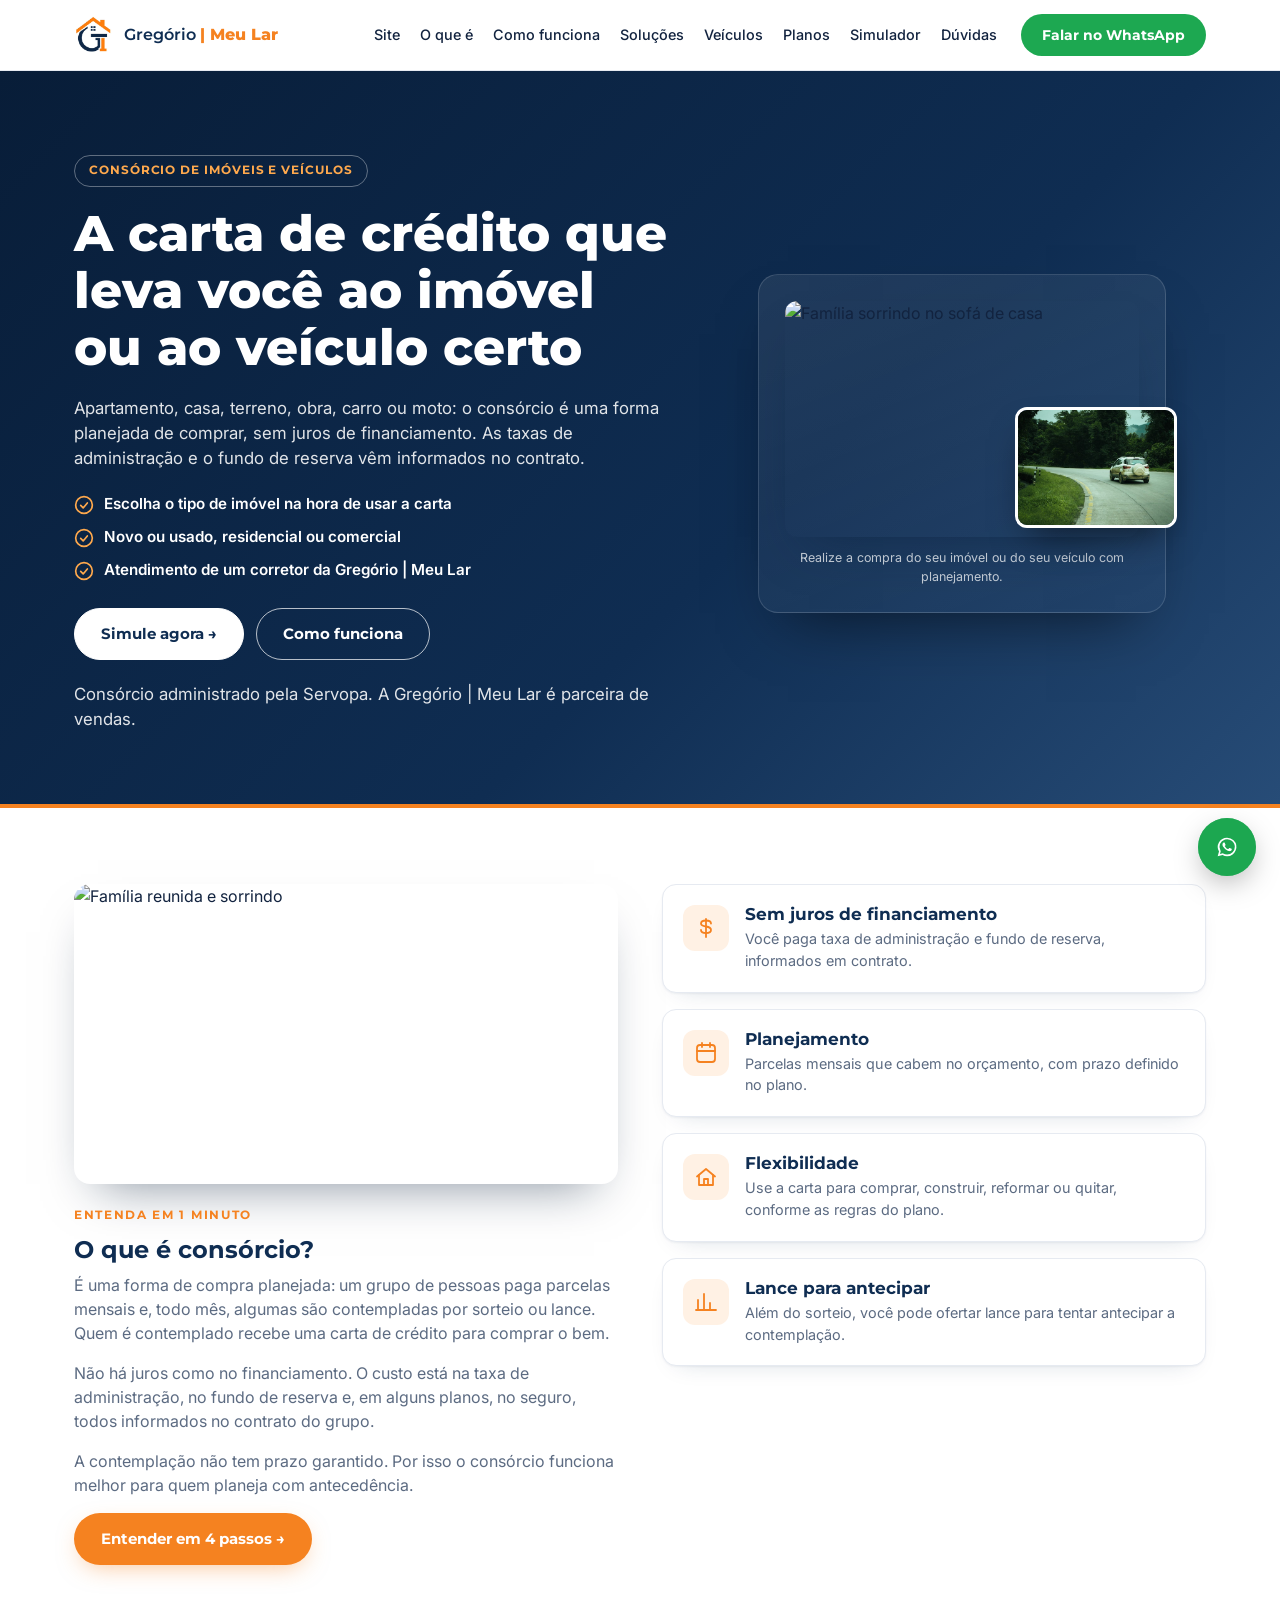
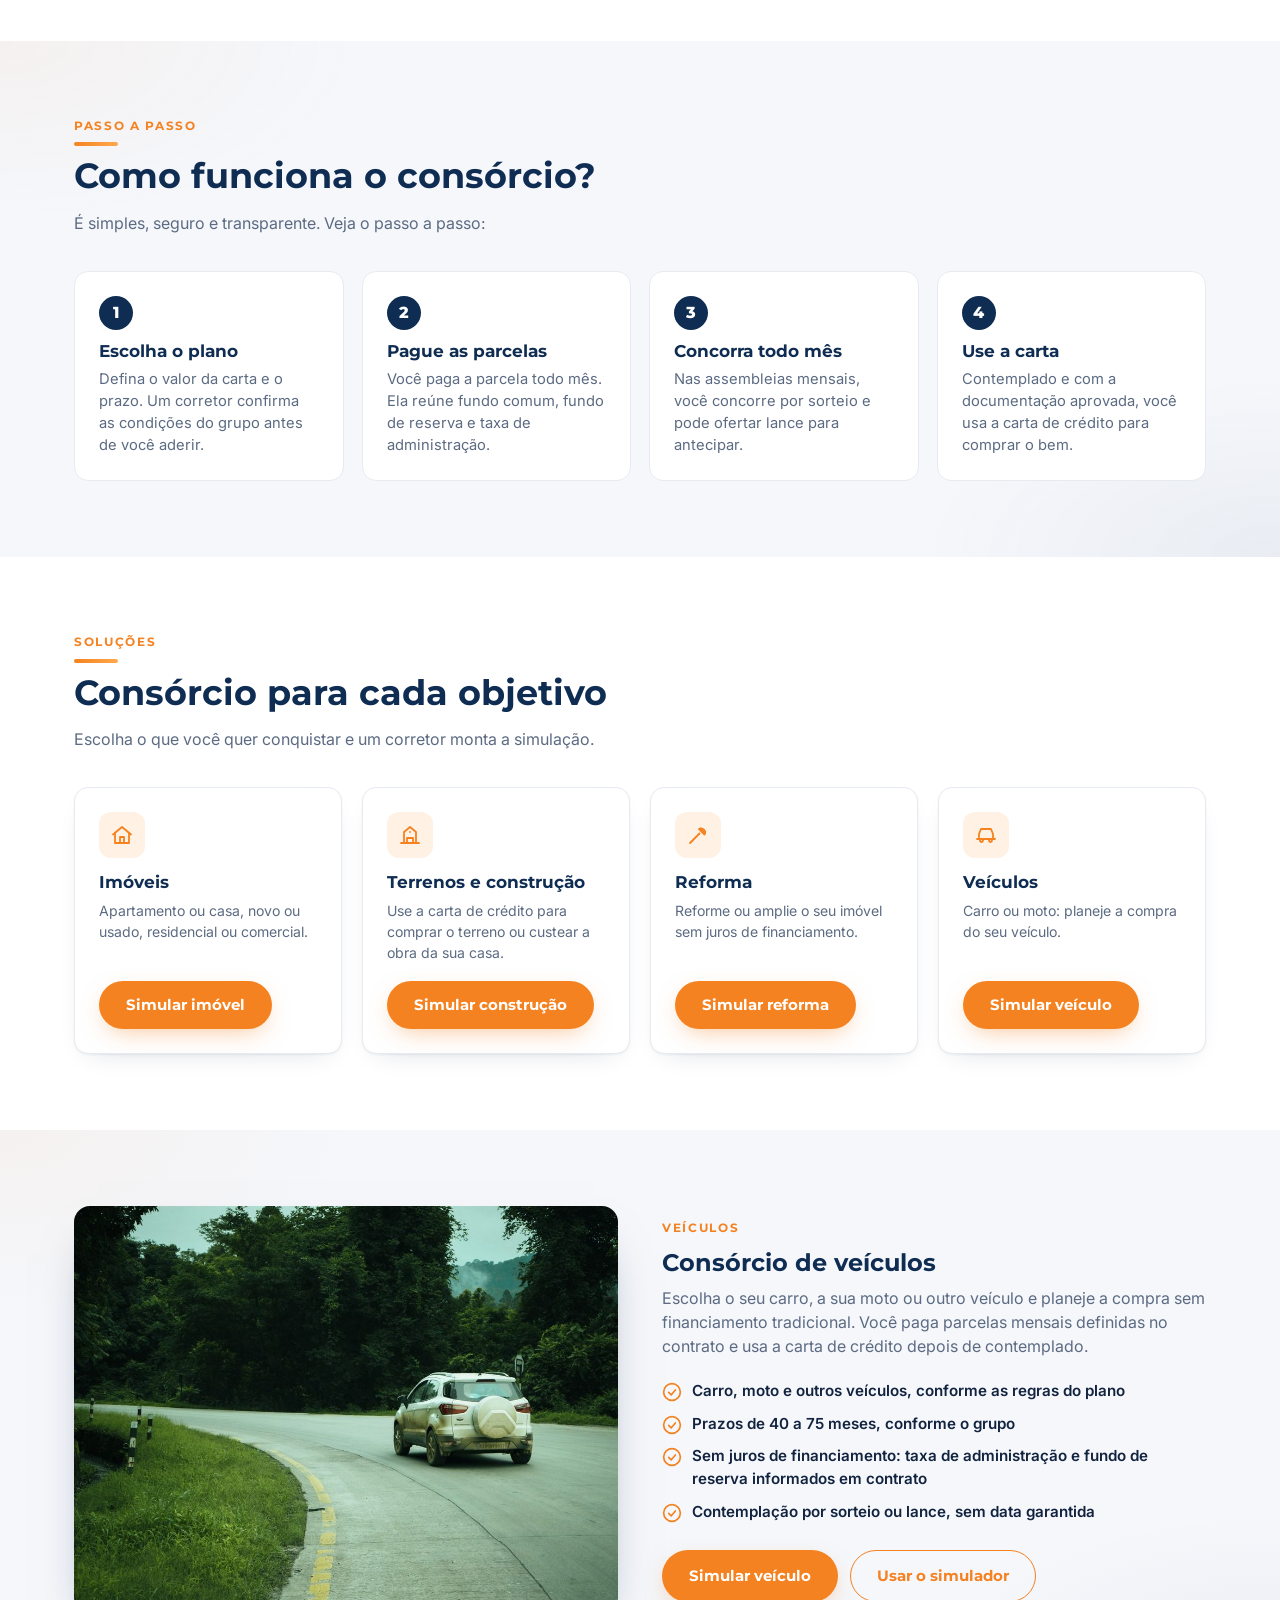
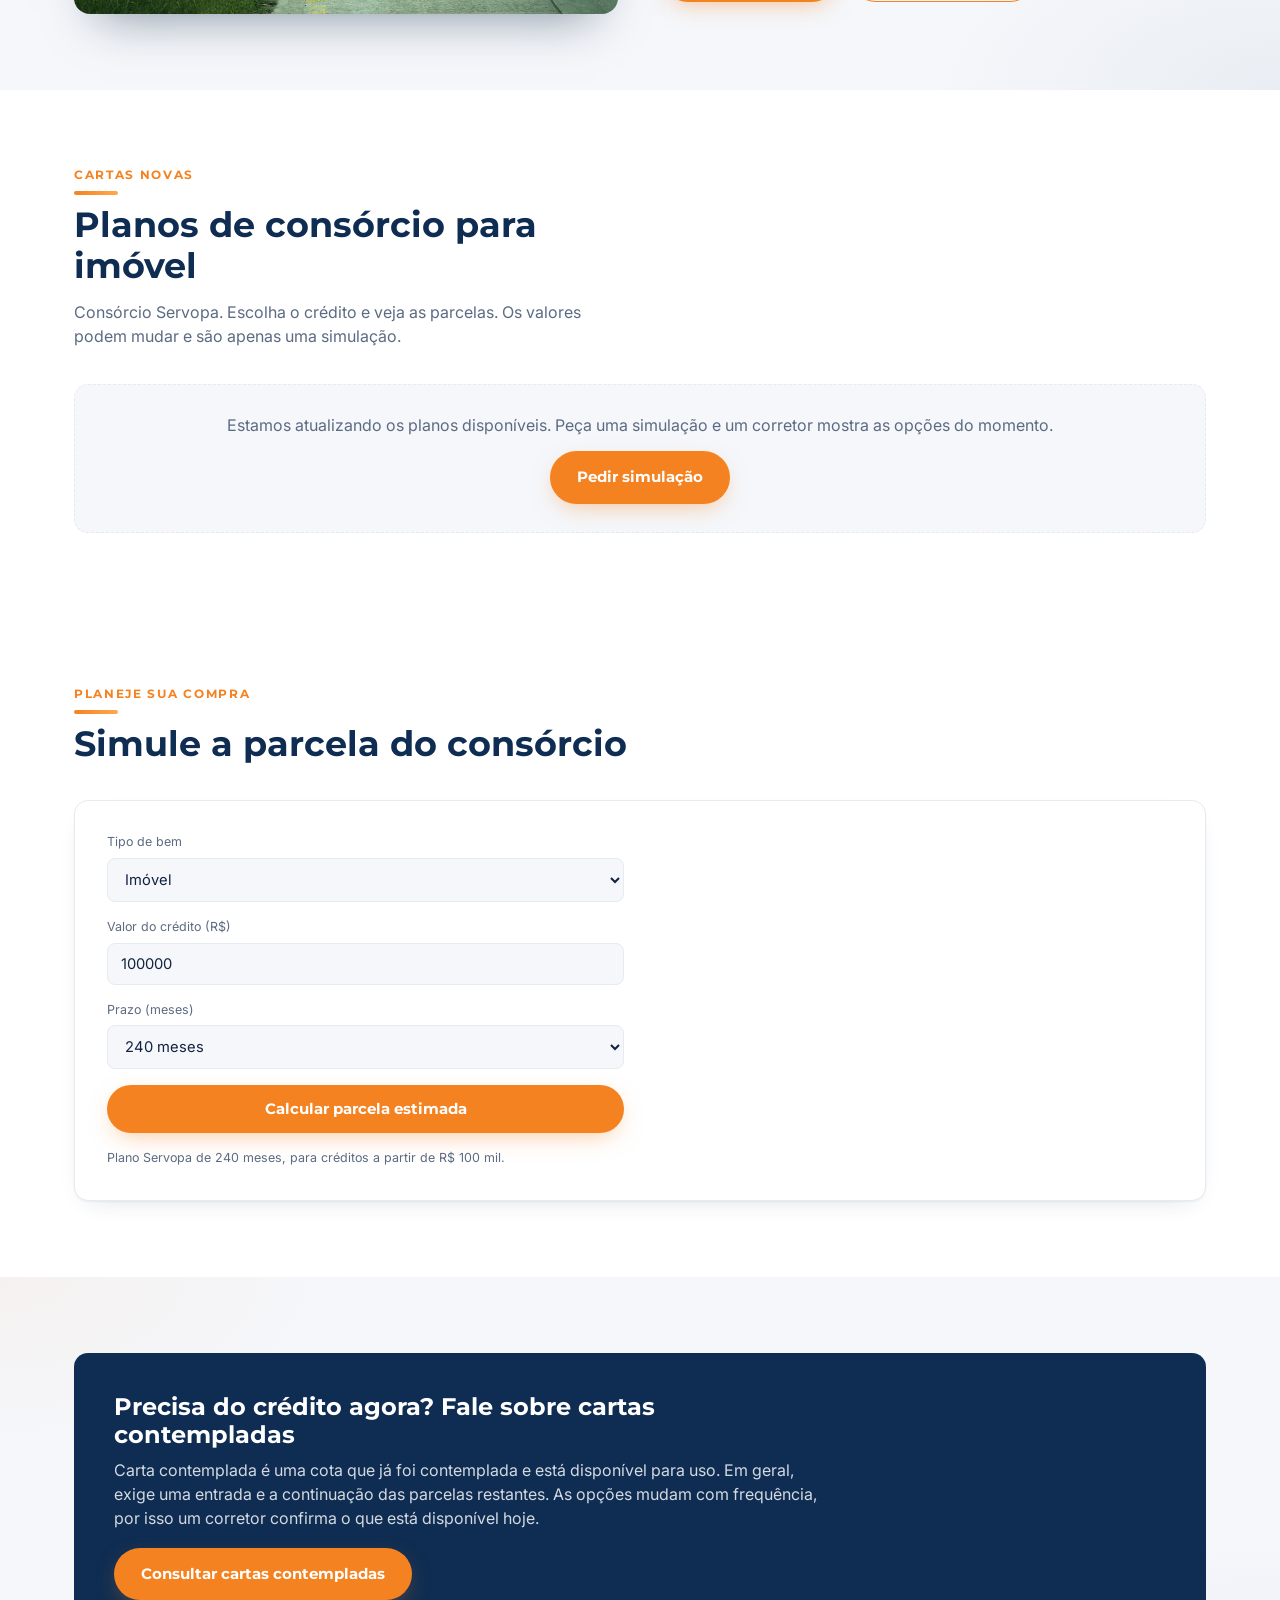
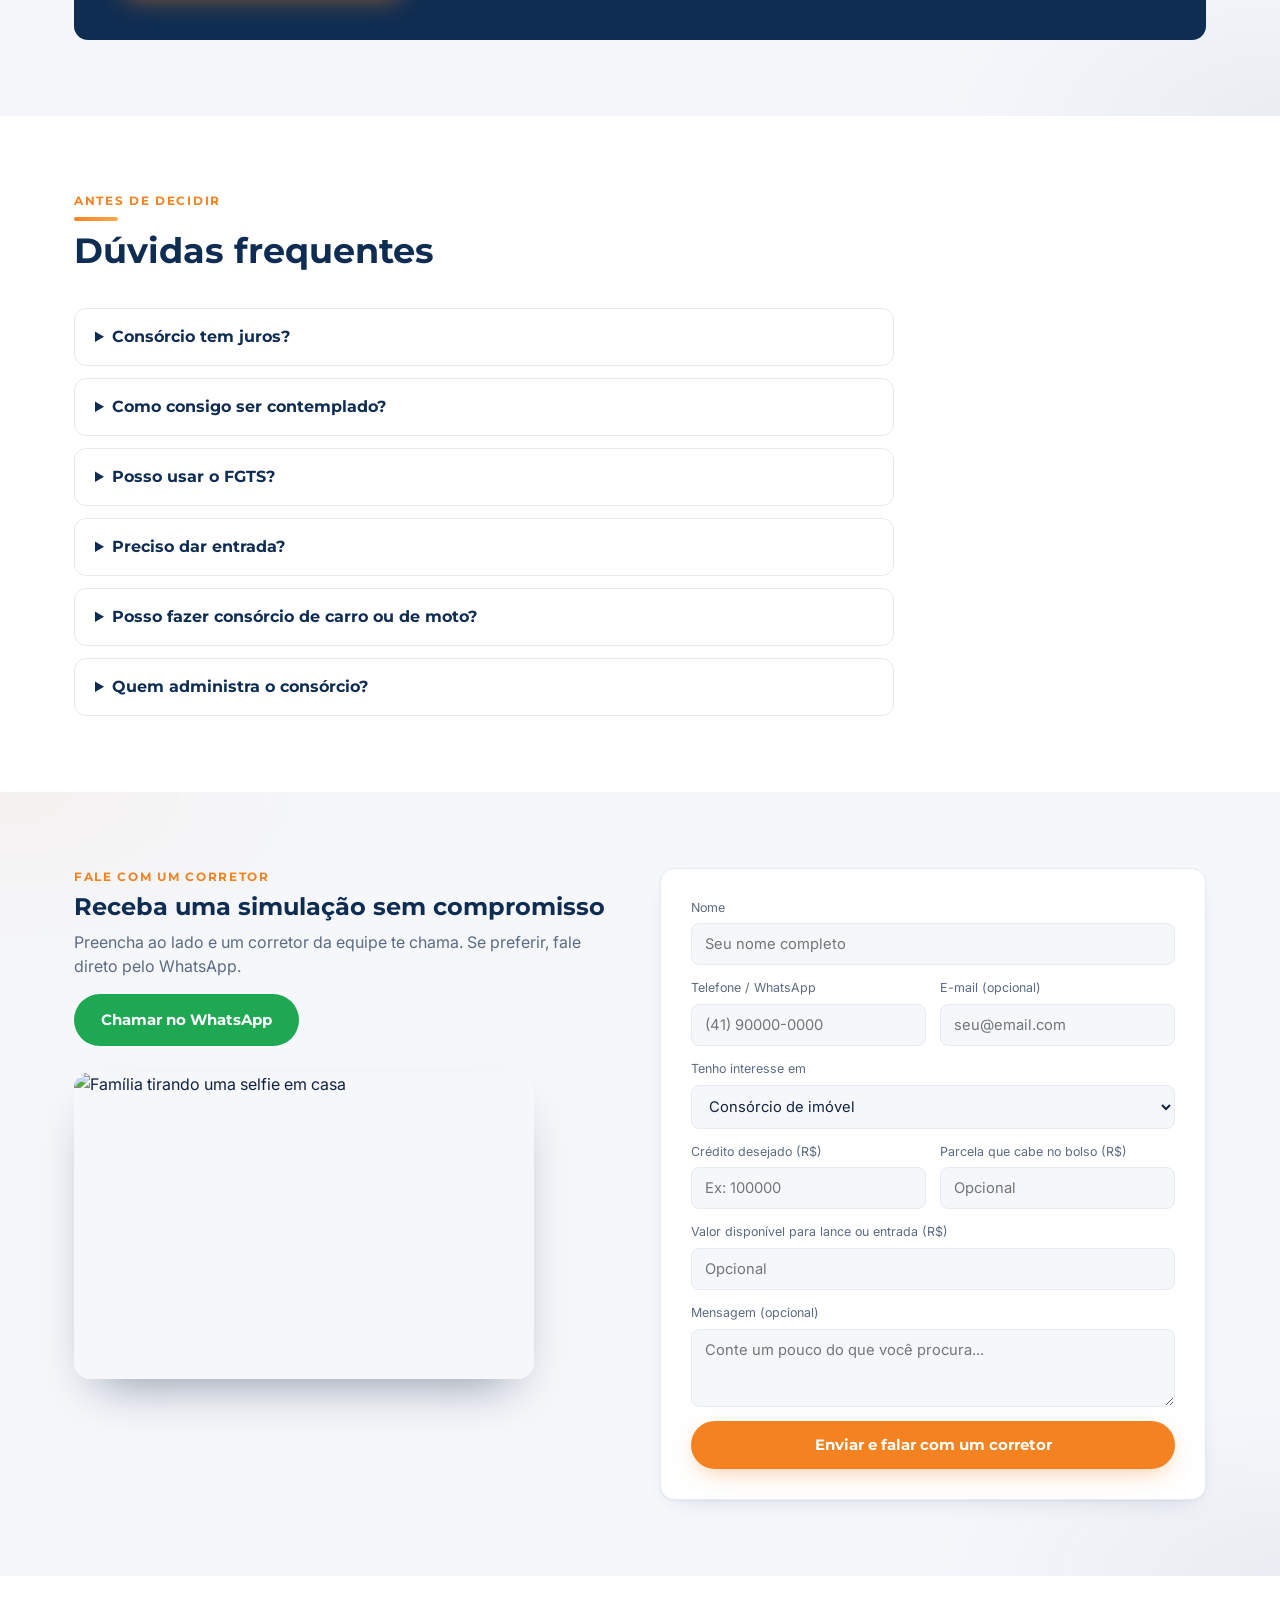
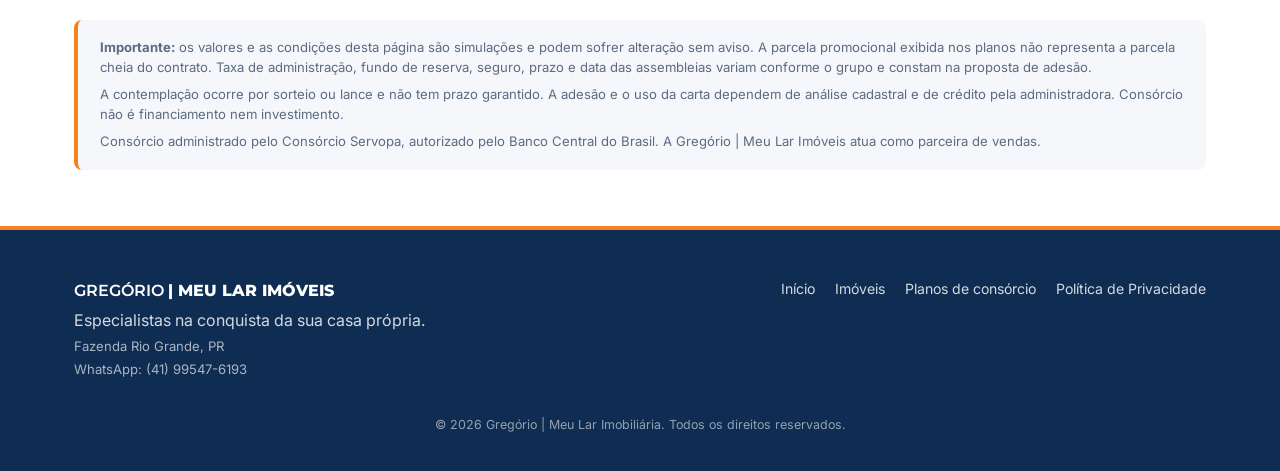
==== commit fccc5fd9: "Consórcio: tabela Servopa 240 meses e simuladores" ====
--- a/consorcios.html
+++ b/consorcios.html
@@ -71,6 +71,29 @@
   .cs-plano-parcela{font-family:var(--font-display);font-weight:800;font-size:1.5rem;color:var(--orange);margin:0;}
   .cs-plano-info{list-style:none;margin:14px 0 18px;padding:14px 0 0;border-top:1px solid var(--border);display:grid;gap:6px;font-size:.84rem;color:var(--gray-text);}
   .cs-plano .btn{margin-top:auto;}
+  .cs-cond{display:flex;flex-wrap:wrap;gap:8px 12px;margin:0 0 18px;}
+  .cs-cond span{background:#FFF1E4;color:var(--navy);border-radius:999px;padding:6px 14px;font-size:.82rem;font-weight:600;}
+  .cs-tabela-wrap{background:var(--surface);border:1px solid var(--border);border-radius:var(--radius);box-shadow:var(--shadow-card);overflow:hidden;}
+  .cs-tabela{width:100%;border-collapse:collapse;font-size:.95rem;}
+  .cs-tabela th{background:var(--navy);color:var(--white);text-align:left;padding:14px 18px;font-family:var(--font-display);font-size:.8rem;letter-spacing:.04em;text-transform:uppercase;white-space:nowrap;}
+  .cs-tabela td{padding:13px 18px;border-top:1px solid var(--border);}
+  .cs-tabela tbody tr:nth-child(even){background:var(--bg-alt);}
+  .cs-tabela tbody tr:hover{background:#FFF7EE;}
+  .cs-tabela .cs-t-credito{font-family:var(--font-display);font-weight:800;color:var(--navy);white-space:nowrap;}
+  .cs-tabela .cs-t-cheia{font-weight:600;white-space:nowrap;}
+  .cs-tabela .cs-t-meia{font-family:var(--font-display);font-weight:800;color:var(--orange);white-space:nowrap;}
+  .cs-tabela .btn{padding:8px 16px;font-size:.78rem;white-space:nowrap;}
+  .cs-tabela-nota{font-size:.8rem;color:var(--gray-text);margin:14px 0 0;}
+  @media (max-width:720px){
+    .cs-tabela thead{display:none;}
+    .cs-tabela,.cs-tabela tbody,.cs-tabela tr,.cs-tabela td{display:block;width:100%;}
+    .cs-tabela tr{padding:14px 16px;border-top:1px solid var(--border);}
+    .cs-tabela td{border:0;padding:4px 0;display:flex;justify-content:space-between;gap:12px;}
+    .cs-tabela td::before{content:attr(data-label);color:var(--gray-text);font-size:.8rem;font-weight:500;}
+    .cs-tabela td.cs-t-acao{display:block;padding-top:10px;}
+    .cs-tabela td.cs-t-acao::before{content:none;}
+    .cs-tabela .btn{width:100%;}
+  }
   .cs-vazio{grid-column:1/-1;background:var(--bg-alt);border:1px dashed var(--border);border-radius:var(--radius);padding:28px;text-align:center;}
   .cs-vazio p{margin:0 0 14px;}
 
@@ -303,9 +326,9 @@
 <section class="section" id="planos">
   <div class="container">
     <div class="section-head">
-      <p class="eyebrow">Grupos em formação</p>
-      <h2>Planos para imóvel</h2>
-      <p>Ofertas com parcela promocional. Os valores podem mudar e são apenas uma simulação.</p>
+      <p class="eyebrow">Cartas novas</p>
+      <h2>Planos de consórcio para imóvel</h2>
+      <p>Consórcio Servopa. Escolha o crédito e veja as parcelas. Os valores podem mudar e são apenas uma simulação.</p>
     </div>
     <div class="cs-planos-grid" id="planosGrid">
       <div class="skeleton-row" data-skeleton></div>
@@ -331,32 +354,27 @@
         </div>
         <div class="form-row">
           <label for="sim-credito">Valor do crédito (R$)</label>
-          <input required type="number" id="sim-credito" min="20000" step="1000" value="100000">
+          <input required type="number" id="sim-credito" min="100000" step="1000" value="100000">
         </div>
         <div class="form-row">
           <label for="sim-prazo">Prazo (meses)</label>
-          <select id="sim-prazo">
-            <option value="120">120 meses</option>
-            <option value="150">150 meses</option>
-            <option value="180" selected>180 meses</option>
-            <option value="200">200 meses</option>
-            <option value="240">240 meses</option>
-          </select>
+          <select id="sim-prazo"></select>
         </div>
         <button type="submit" class="btn btn-primary btn-block">Calcular parcela estimada</button>
-        <p class="cs-sim-nota" id="simNota">Imóveis: prazos de 120 a 240 meses, conforme o grupo.</p>
+        <p class="cs-sim-nota" id="simNota"></p>
       </form>
 
       <div class="simulator-result" id="simResult" hidden>
         <div class="result-main">
-          <span class="result-label">Parcela cheia estimada, por mês</span>
+          <span class="result-label">Parcela integral estimada, por mês</span>
           <span class="cs-range" id="simFaixa">-</span>
         </div>
         <div class="result-grid">
           <div><strong id="simCredito">-</strong><span>Crédito da carta</span></div>
+          <div id="simMetadeWrap"><strong id="simMetade">-</strong><span>Parcela 50% (plano com parcela reduzida)</span></div>
           <div><strong id="simTotalFaixa">-</strong><span>Total pago no prazo (estimativa)</span></div>
         </div>
-        <p class="simulator-disclaimer">Estimativa com taxa de administração de 15% a 20% e fundo de reserva de 1% a 3%, sem seguro. Para veículos, os percentuais são apenas uma referência. A taxa real, o fundo de reserva e o seguro dependem do grupo e do contrato. Planos promocionais podem ter parcela menor até a contemplação. Valores sujeitos a alteração, apenas simulação.</p>
+        <p class="simulator-disclaimer" id="simDisc"></p>
         <a href="#contato" class="btn btn-primary btn-block" id="simQuero" style="margin-top:14px">Quero uma simulação com um corretor</a>
       </div>
     </div>
@@ -589,22 +607,42 @@
     headers: { apikey: SUPABASE_KEY, Authorization: 'Bearer ' + SUPABASE_KEY }
   }).then(function (r) { return r.ok ? r.json() : []; }).then(function (planos) {
     if (!planos || !planos.length) return vazioPlanos();
-    planosGrid.innerHTML = planos.map(function (p) {
-      var prazo = (p.prazo_min_meses && p.prazo_max_meses)
-        ? '<li>Prazo de ' + esc(p.prazo_min_meses) + ' a ' + esc(p.prazo_max_meses) + ' meses, conforme o grupo</li>' : '';
-      var seg = p.segunda_parcela ? '<li>2ª parcela em ' + esc(dataCurta(p.segunda_parcela)) + '</li>' : '';
-      var val = p.validade ? '<li>Oferta válida até ' + esc(dataLonga(p.validade)) + '</li>' : '';
-      var parcela = p.parcela_promocional
-        ? '<p class="cs-plano-label">Parcela promocional</p><p class="cs-plano-parcela">' + brl.format(Number(p.parcela_promocional)) + '</p>' : '';
-      return '<article class="cs-plano">' +
-        '<p class="cs-plano-tipo">Imóvel, Consórcio Servopa</p>' +
-        '<p class="cs-plano-label">Crédito de</p>' +
-        '<p class="cs-plano-credito">' + esc(creditoCurto(p.credito)) + '</p>' +
-        parcela +
-        '<ul class="cs-plano-info">' + prazo + seg + val + '</ul>' +
-        '<button type="button" class="btn btn-primary" data-plano-credito="' + esc(p.credito) + '" data-plano-parcela="' + esc(p.parcela_promocional || '') + '">Quero este plano</button>' +
-        '</article>';
+    function pct(v) { return String(Number(v)).replace('.', ',') + '%'; }
+    function comum(campo) { // valor igual em todos os planos? senão null
+      var v = planos.map(function (p) { return p[campo]; });
+      return v.every(function (x) { return x != null && x === v[0]; }) ? v[0] : null;
+    }
+    var pMin = comum('prazo_min_meses'), pMax = comum('prazo_max_meses');
+    var taxa = comum('taxa_adm_pct'), fundo = comum('fundo_reserva_pct'), validade = comum('validade');
+    var chips = [];
+    if (pMin && pMax) chips.push('Prazo: ' + (pMin === pMax ? pMin + ' meses' : pMin + ' a ' + pMax + ' meses'));
+    if (taxa != null) chips.push('Taxa de administração: ' + pct(taxa));
+    if (fundo != null) chips.push('Fundo de reserva: ' + pct(fundo));
+    chips.push('Valores sem seguro');
+    if (validade) chips.push('Válido até ' + dataLonga(validade));
+    var temCheia = planos.some(function (p) { return p.parcela_cheia != null; });
+    var linhas = planos.map(function (p) {
+      var cheia = p.parcela_cheia != null ? brl.format(Number(p.parcela_cheia)) : '-';
+      var meia = p.parcela_promocional != null ? brl.format(Number(p.parcela_promocional)) : '-';
+      return '<tr>' +
+        '<td class="cs-t-credito" data-label="Crédito">' + esc(brl0.format(Number(p.credito))) + '</td>' +
+        (temCheia ? '<td class="cs-t-cheia" data-label="Parcela integral">' + cheia + '</td>' : '') +
+        '<td class="cs-t-meia" data-label="' + (temCheia ? 'Parcela 50%' : 'Parcela promocional') + '">' + meia + '</td>' +
+        '<td class="cs-t-acao"><button type="button" class="btn btn-primary" data-plano-credito="' + esc(p.credito) +
+          '" data-plano-cheia="' + esc(p.parcela_cheia == null ? '' : p.parcela_cheia) +
+          '" data-plano-parcela="' + esc(p.parcela_promocional == null ? '' : p.parcela_promocional) +
+          '" data-plano-prazo="' + esc(p.prazo_max_meses || '') + '">Quero este plano</button></td>' +
+        '</tr>';
     }).join('');
+    planosGrid.className = '';
+    planosGrid.innerHTML =
+      '<div class="cs-cond">' + chips.map(function (c) { return '<span>' + esc(c) + '</span>'; }).join('') + '</div>' +
+      '<div class="cs-tabela-wrap"><table class="cs-tabela"><thead><tr><th>Crédito</th>' +
+      (temCheia ? '<th>Parcela integral</th><th>Parcela 50%</th>' : '<th>Parcela promocional</th>') +
+      '<th></th></tr></thead><tbody>' + linhas + '</tbody></table></div>' +
+      '<p class="cs-tabela-nota">' + (temCheia
+        ? 'A parcela 50% é o plano com parcela reduzida: as regras (até quando vale e como o saldo é tratado) constam no regulamento do plano, e um corretor confirma antes da adesão. '
+        : '') + 'Valores sujeitos a alteração, apenas simulação.</p>';
   }).catch(vazioPlanos);
 
   var planoEscolhido = '';
@@ -612,10 +650,15 @@
     var b = e.target.closest('[data-plano-credito]');
     if (!b) return;
     var credito = Number(b.getAttribute('data-plano-credito'));
+    var cheia = Number(b.getAttribute('data-plano-cheia'));
     var parcela = Number(b.getAttribute('data-plano-parcela'));
+    var prazo = Number(b.getAttribute('data-plano-prazo'));
     $('c-tipo').value = 'imovel';
     $('c-credito').value = credito || '';
-    planoEscolhido = 'Plano promocional de ' + creditoCurto(credito) + (parcela ? ', parcela promocional de ' + brl.format(parcela) : '') + '.';
+    planoEscolhido = 'Plano Servopa de ' + creditoCurto(credito) +
+      (prazo ? ', ' + prazo + ' meses' : '') +
+      (cheia ? ', parcela integral de ' + brl.format(cheia) : '') +
+      (parcela ? (cheia ? ', parcela 50% de ' : ', parcela promocional de ') + brl.format(parcela) : '') + '.';
     $('contato').scrollIntoView({ behavior: 'smooth' });
     setTimeout(function () { $('c-nome').focus({ preventScroll: true }); }, 500);
   });
@@ -636,8 +679,12 @@
 
   // ---------- Simulador (faixa de estimativa, não é oferta) ----------
   var PRAZOS = {
-    imovel:  { lista: [120, 150, 180, 200, 240], padrao: 180, credito: 100000, min: 20000, nota: 'Imóveis: prazos de 120 a 240 meses, conforme o grupo.' },
-    veiculo: { lista: [40, 50, 60, 75],          padrao: 60,  credito: 60000,  min: 10000, nota: 'Veículos: prazos de 40 a 75 meses, conforme o grupo.' }
+    imovel:  { lista: [240], padrao: 240, credito: 100000, min: 100000, adm: 0.25, fundo: 0.005, faixa: false,
+               nota: 'Plano Servopa de 240 meses, para créditos a partir de R$ 100 mil.',
+               disc: 'Estimativa baseada no plano Servopa de 240 meses: taxa de administração de 25% e fundo de reserva de 0,5%, sem seguro. A parcela 50% é a metade da integral e segue as regras do plano. Valores sujeitos a alteração, apenas simulação.' },
+    veiculo: { lista: [40, 50, 60, 75], padrao: 60, credito: 60000, min: 10000, faixa: true,
+               nota: 'Veículos: prazos de 40 a 75 meses, conforme o grupo.',
+               disc: 'Estimativa com taxa de administração de 15% a 20% e fundo de reserva de 1% a 3%, sem seguro. Para veículos, os percentuais são apenas uma referência. A taxa real, o fundo de reserva e o seguro dependem do grupo e do contrato. A contemplação ocorre por sorteio ou lance e não tem data garantida. Valores sujeitos a alteração, apenas simulação.' }
   };
   function aplicaBem(bem) {
     var c = PRAZOS[bem] || PRAZOS.imovel;
@@ -648,26 +695,38 @@
     $('sim-credito').min = c.min;
     $('sim-credito').value = c.credito;
     $('simNota').textContent = c.nota;
+    $('simDisc').textContent = c.disc;
+    $('simMetadeWrap').hidden = c.faixa;
     $('simResult').hidden = true;
   }
   $('sim-bem').addEventListener('change', function () { aplicaBem(this.value); });
   document.querySelectorAll('[data-simbem]').forEach(function (a) {
     a.addEventListener('click', function () { aplicaBem(a.getAttribute('data-simbem')); });
   });
+  aplicaBem('imovel');
   $('simForm').addEventListener('submit', function (e) {
     e.preventDefault();
+    var bem = $('sim-bem').value, c = PRAZOS[bem] || PRAZOS.imovel;
     var credito = Number($('sim-credito').value);
     var prazo = Number($('sim-prazo').value);
     if (!credito || credito <= 0 || !prazo) return;
-    var minTotal = credito * (1 + 0.15 + 0.01);
-    var maxTotal = credito * (1 + 0.20 + 0.03);
-    $('simFaixa').textContent = brl.format(minTotal / prazo) + ' a ' + brl.format(maxTotal / prazo);
+    if (c.faixa) {
+      var minTotal = credito * (1 + 0.15 + 0.01);
+      var maxTotal = credito * (1 + 0.20 + 0.03);
+      $('simFaixa').textContent = brl.format(minTotal / prazo) + ' a ' + brl.format(maxTotal / prazo);
+      $('simTotalFaixa').textContent = brl0.format(minTotal) + ' a ' + brl0.format(maxTotal);
+    } else {
+      var total = credito * (1 + c.adm + c.fundo);
+      var integral = Math.round(total / prazo * 100) / 100;
+      $('simFaixa').textContent = brl.format(integral);
+      $('simMetade').textContent = brl.format(Math.round(integral / 2 * 100) / 100);
+      $('simTotalFaixa').textContent = brl0.format(integral * prazo);
+    }
     $('simCredito').textContent = brl0.format(credito);
-    $('simTotalFaixa').textContent = brl0.format(minTotal) + ' a ' + brl0.format(maxTotal);
     $('simResult').hidden = false;
     $('simResult').dataset.credito = credito;
-    $('simResult').dataset.bem = $('sim-bem').value;
-    if (typeof gtag === 'function') gtag('event', 'simulacao_consorcio', { credito: credito, prazo: prazo, bem: $('sim-bem').value });
+    $('simResult').dataset.bem = bem;
+    if (typeof gtag === 'function') gtag('event', 'simulacao_consorcio', { credito: credito, prazo: prazo, bem: bem });
   });
   $('simQuero').addEventListener('click', function () {
     var c = $('simResult').dataset.credito;
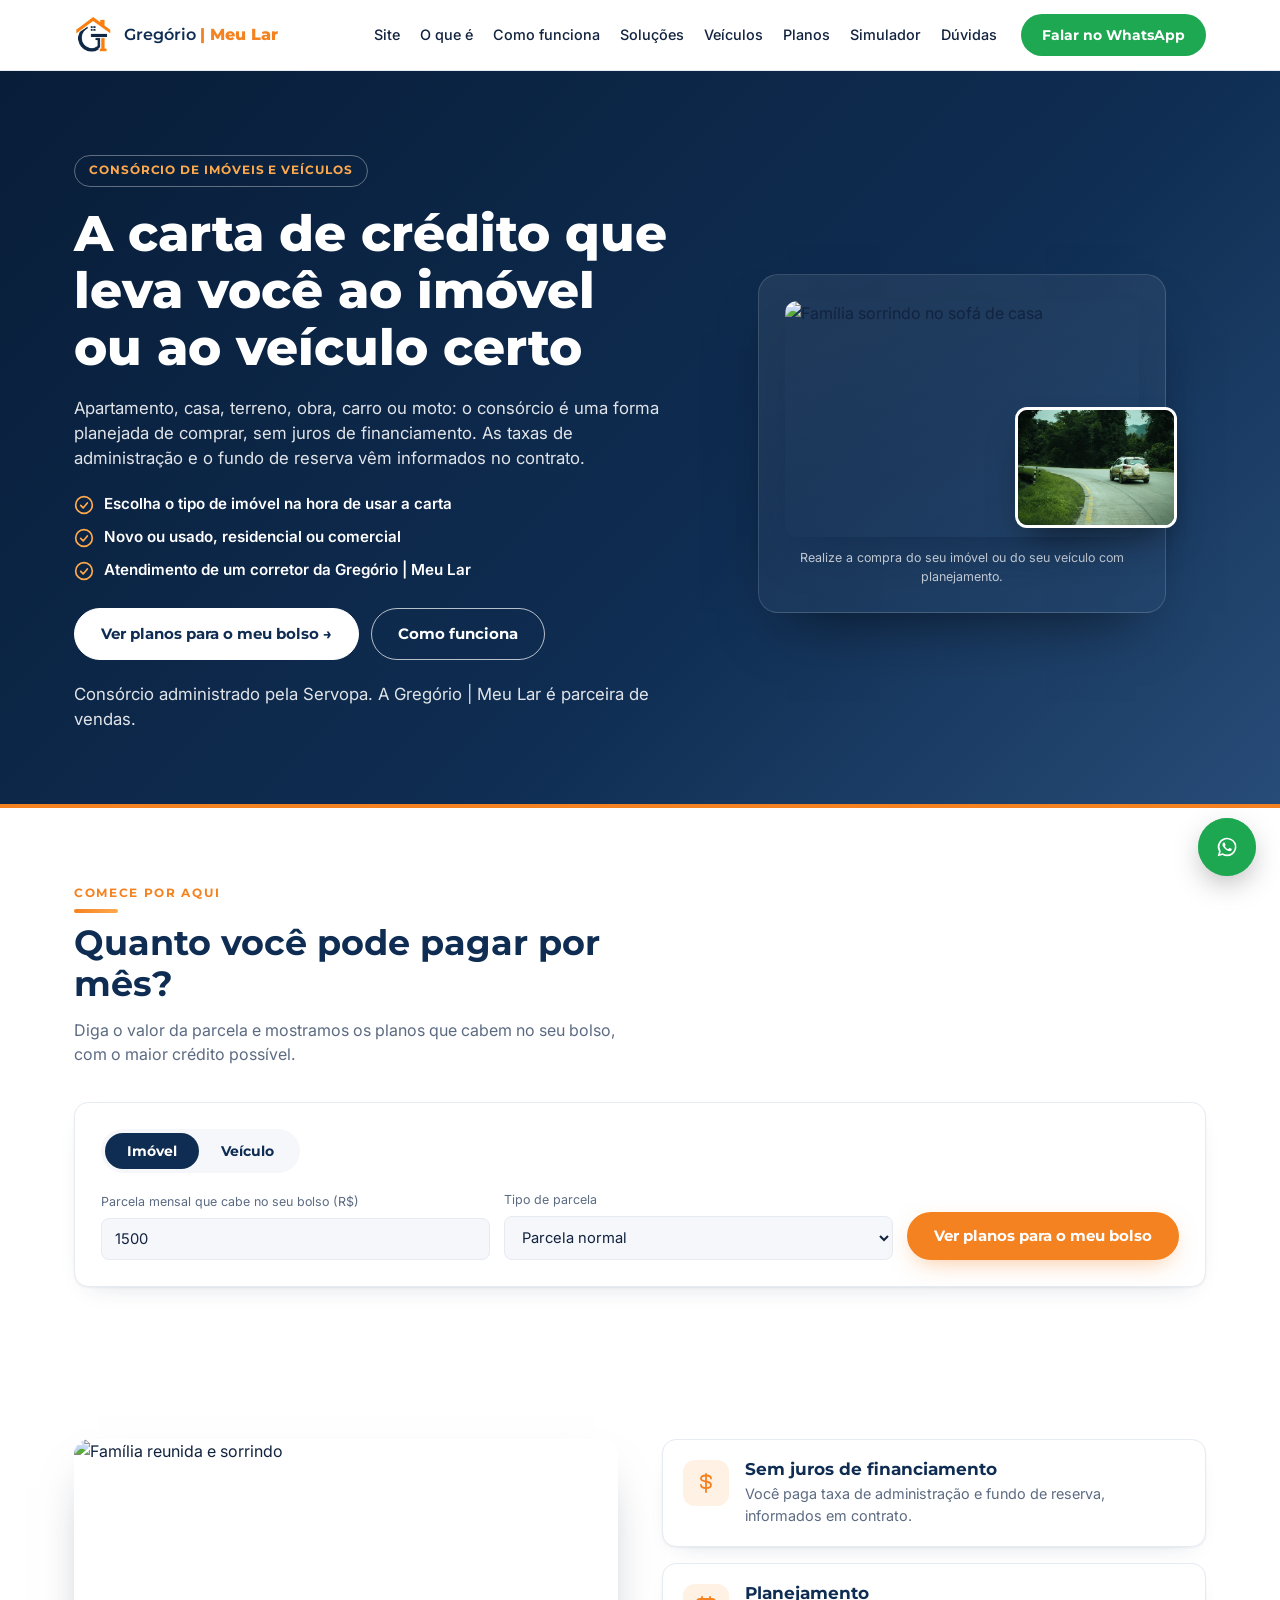
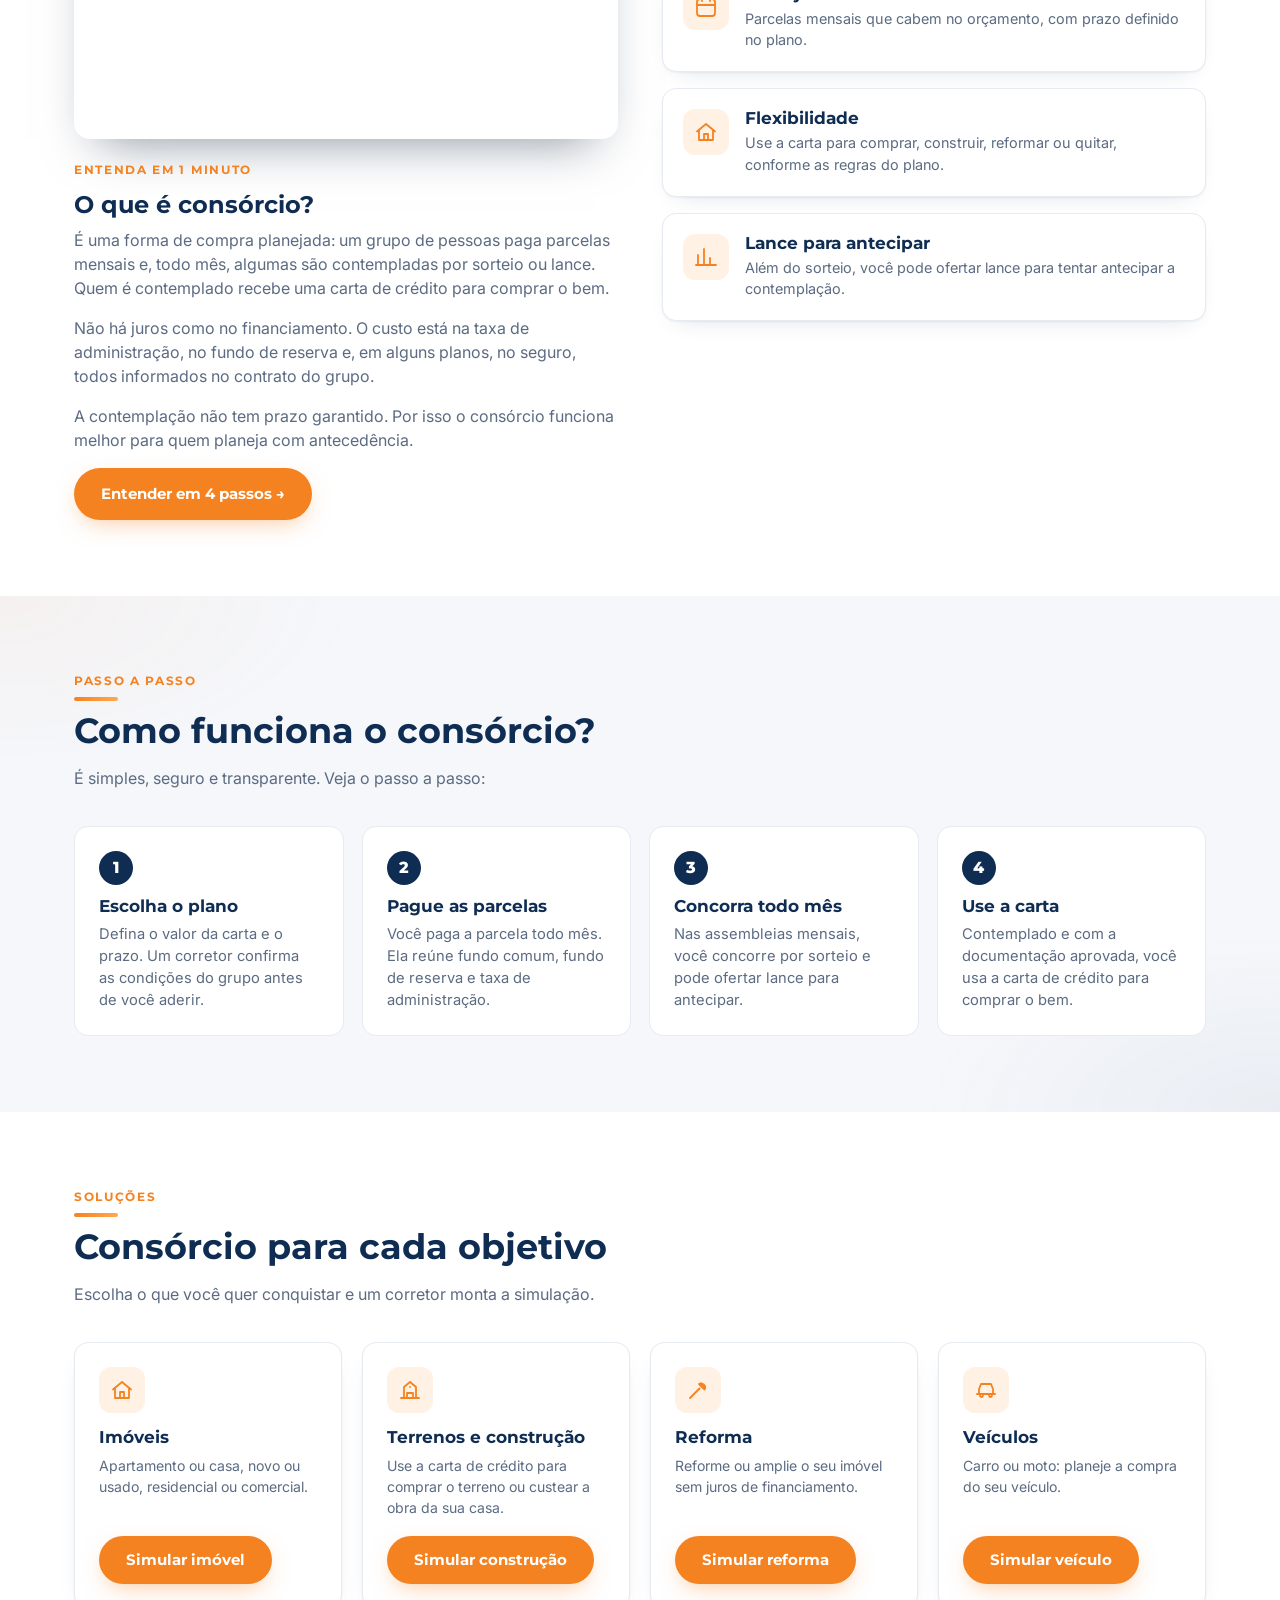
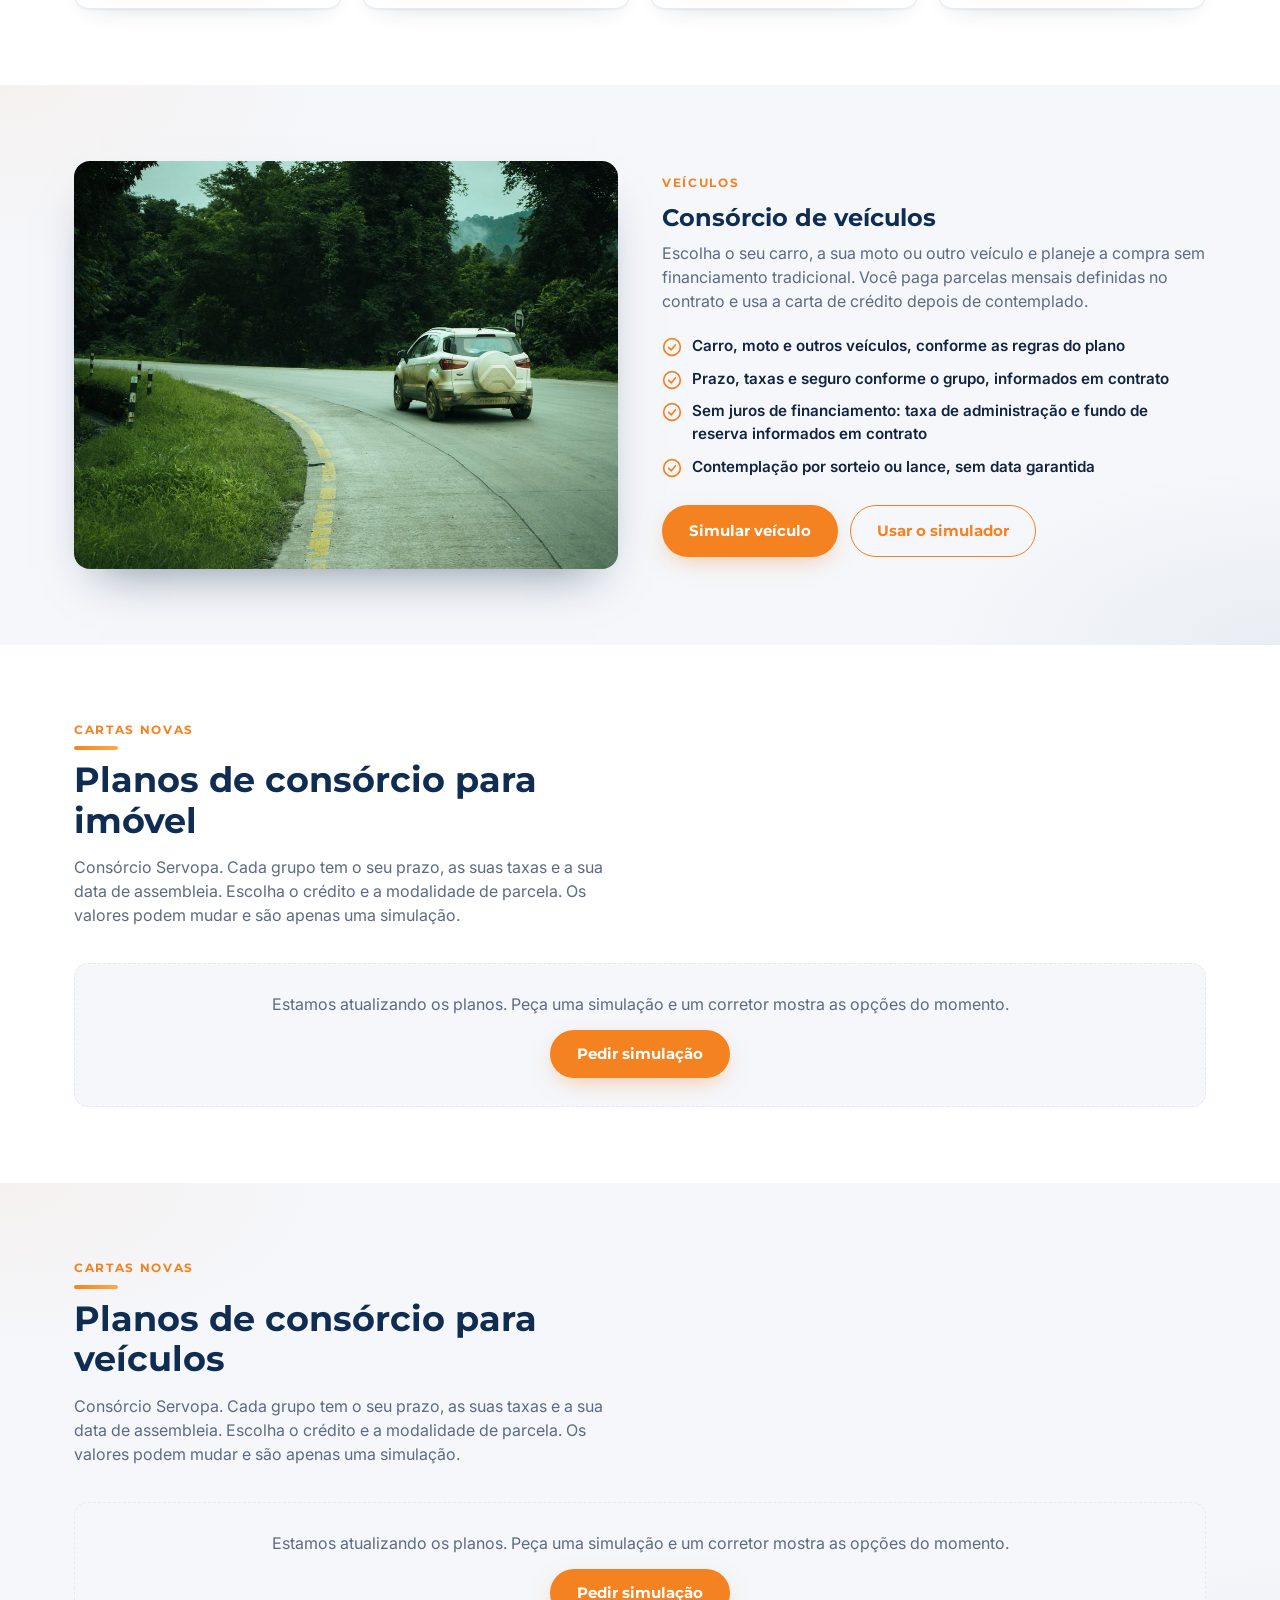
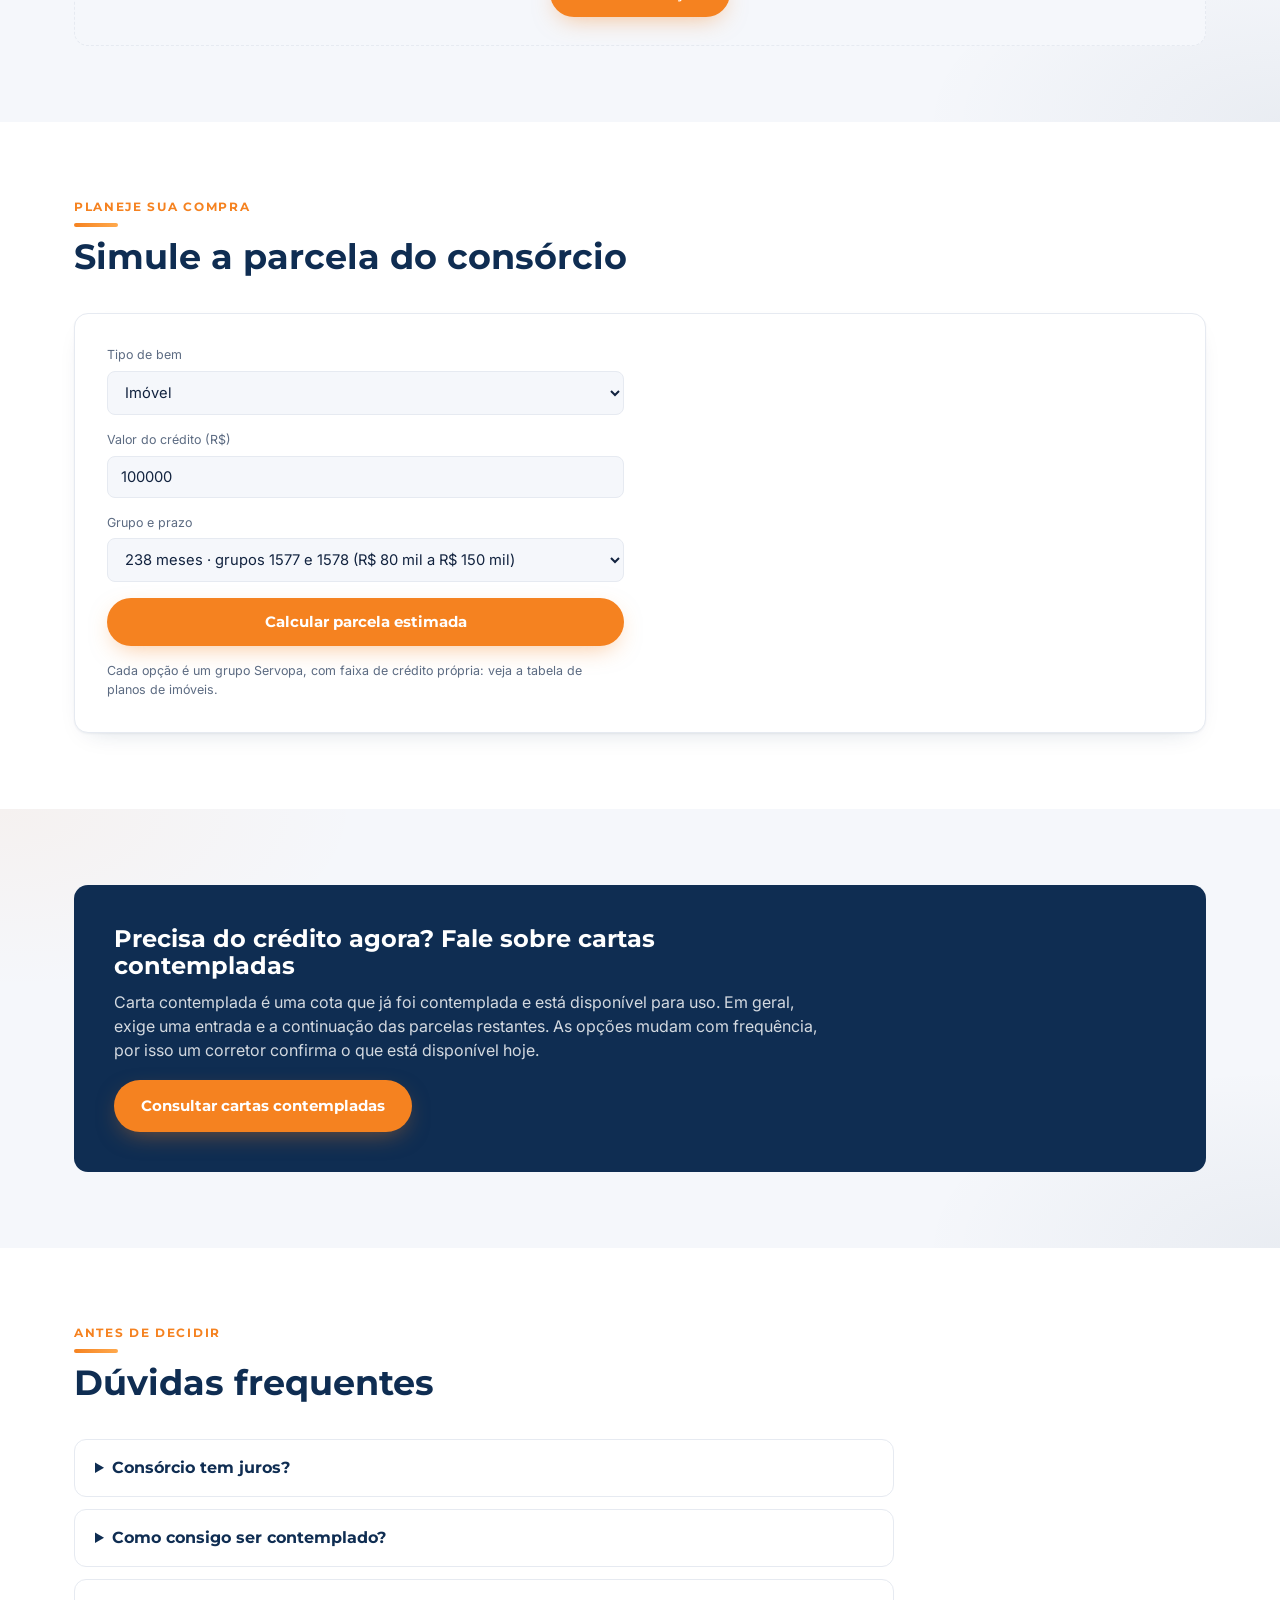
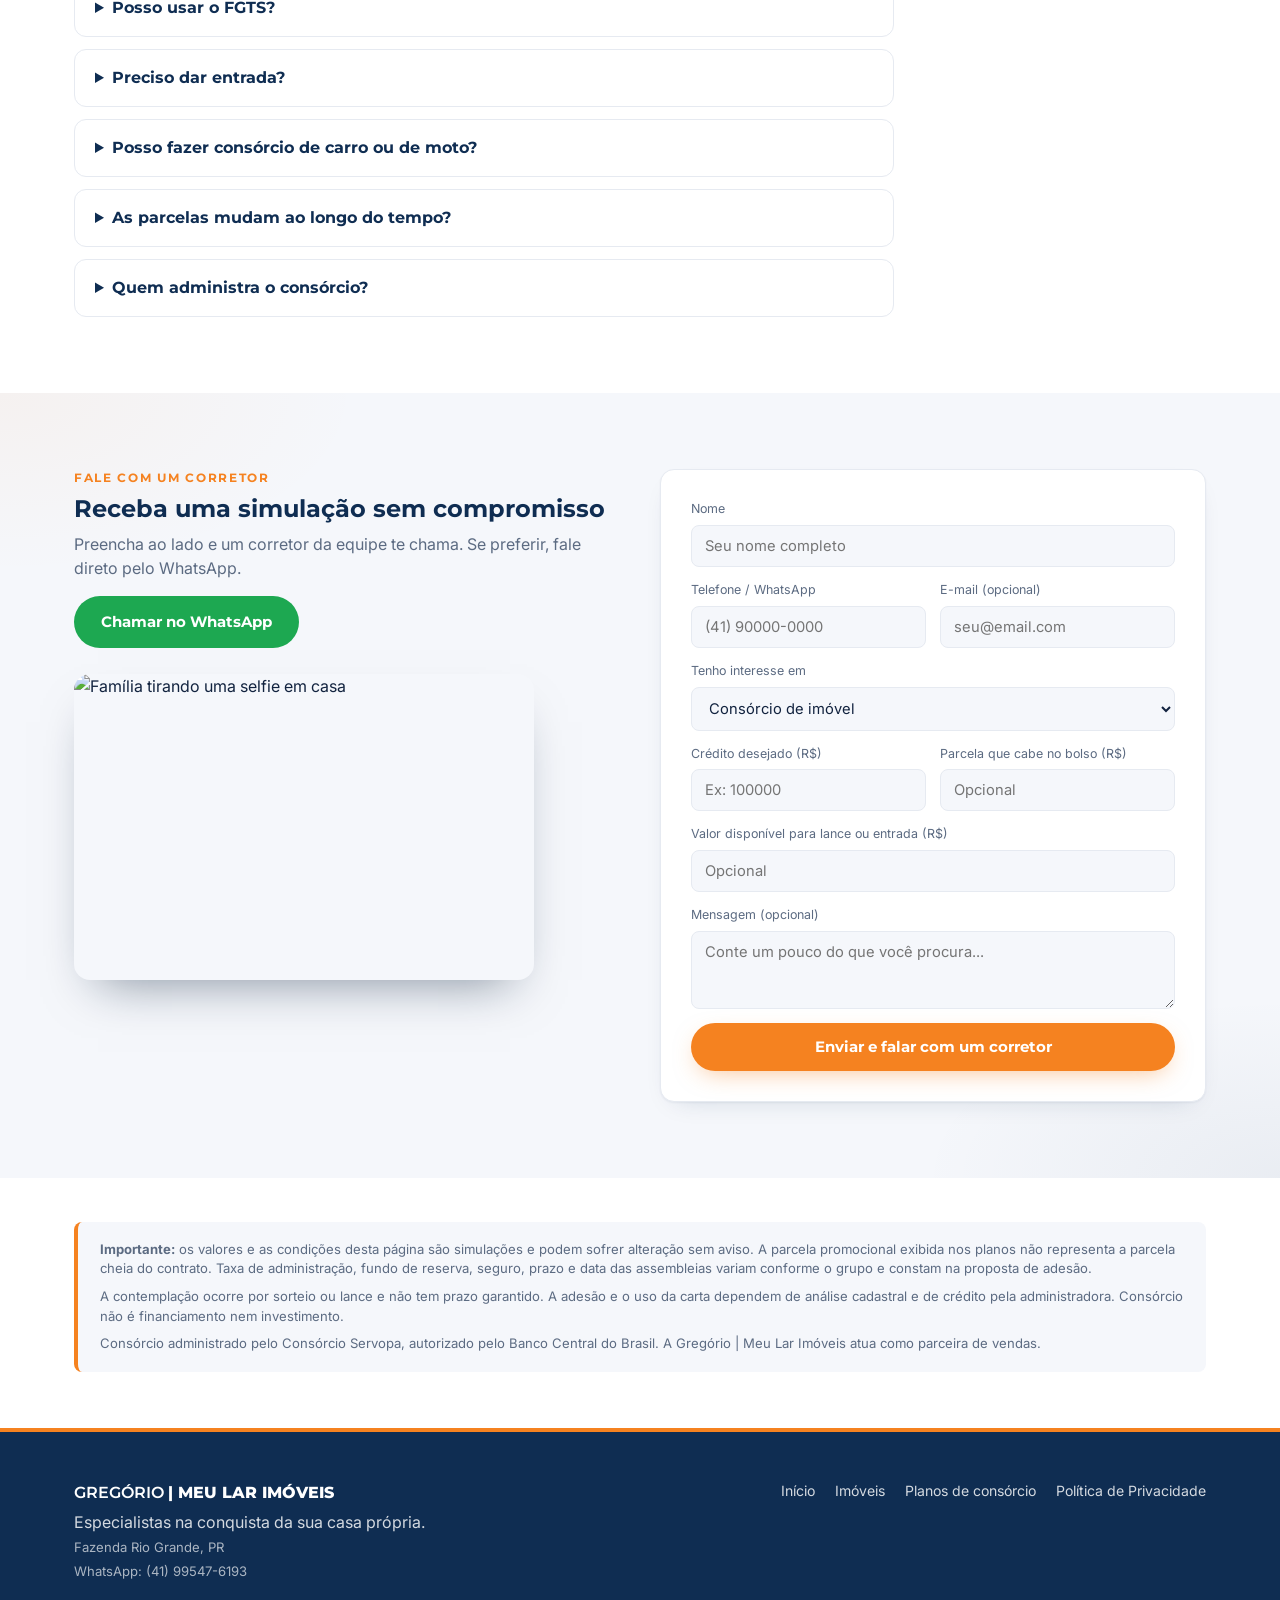
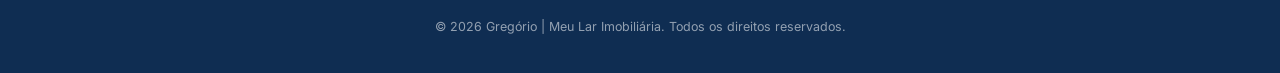
==== commit 7813d866: "Consórcio: planos por grupo (imóveis e veículos), busca por parcela e simuladores" ====
--- a/consorcios.html
+++ b/consorcios.html
@@ -83,6 +83,42 @@
   .cs-tabela .cs-t-cheia{font-weight:600;white-space:nowrap;}
   .cs-tabela .cs-t-meia{font-family:var(--font-display);font-weight:800;color:var(--orange);white-space:nowrap;}
   .cs-tabela .btn{padding:8px 16px;font-size:.78rem;white-space:nowrap;}
+  .cs-cel{background:none;border:0;padding:6px 10px;margin:-6px -10px;border-radius:8px;font:inherit;font-weight:700;color:var(--navy);cursor:pointer;transition:background .15s,color .15s;}
+  .cs-cel:hover{background:#FFF1E4;color:var(--orange);}
+  .cs-flex{margin-top:6px;font-size:.78rem;font-weight:500;color:var(--gray-text);}
+  .cs-flex summary{cursor:pointer;color:var(--orange);font-weight:600;}
+  .cs-flex ul{list-style:none;margin:6px 0 0;padding:0;display:grid;gap:2px;}
+  .cs-grupo{margin:0 0 46px;}
+  .cs-grupo h3{margin:0 0 4px;color:var(--navy);font-size:1.25rem;}
+  .cs-grupo h3 small{display:block;margin-top:2px;font-family:var(--font-body);font-weight:500;font-size:.88rem;color:var(--gray-text);}
+  .cs-pills{display:flex;flex-wrap:wrap;gap:8px;margin:0 0 14px;}
+  .cs-pill-btn{background:var(--surface);border:1px solid var(--border);color:var(--navy);border-radius:999px;padding:7px 14px;font-size:.82rem;font-weight:700;cursor:pointer;transition:.15s;font-family:var(--font-display);}
+  .cs-pill-btn:hover{border-color:var(--orange);}
+  .cs-pill-btn.is-on{background:var(--orange);border-color:var(--orange);color:var(--white);}
+  .cs-regras{margin:14px 0 0;background:var(--surface);border:1px solid var(--border);border-radius:12px;padding:12px 18px;}
+  .cs-regras summary{cursor:pointer;font-weight:700;color:var(--navy);font-family:var(--font-display);}
+  .cs-regras ul{margin:10px 0 0;padding-left:18px;font-size:.88rem;color:var(--gray-text);display:grid;gap:4px;}
+  .simulator-box > *{min-width:0;}
+  #simForm select,#simForm input{width:100%;max-width:100%;min-width:0;text-overflow:ellipsis;}
+  .cs-finder{background:var(--surface);border:1px solid var(--border);border-radius:var(--radius);box-shadow:var(--shadow-card);padding:26px;}
+  .cs-seg{display:inline-flex;background:var(--bg-alt);border-radius:999px;padding:4px;margin:0 0 18px;}
+  .cs-seg-btn{border:0;background:transparent;padding:9px 22px;border-radius:999px;font-family:var(--font-display);font-weight:700;font-size:.9rem;color:var(--navy);cursor:pointer;}
+  .cs-seg-btn.is-on{background:var(--navy);color:var(--white);}
+  .cs-finder-row{display:grid;grid-template-columns:1fr 1fr auto;gap:14px;align-items:end;}
+  .cs-finder-row > *{min-width:0;}
+  .cs-finder-row input,.cs-finder-row select{width:100%;max-width:100%;min-width:0;text-overflow:ellipsis;}
+  .cs-res-grid{display:grid;grid-template-columns:repeat(auto-fit,minmax(250px,1fr));gap:16px;margin-top:22px;}
+  .cs-res{position:relative;background:var(--white);border:1px solid var(--border);border-radius:14px;padding:20px;display:flex;flex-direction:column;gap:6px;}
+  .cs-res.is-top{border:2px solid var(--orange);box-shadow:0 14px 30px -18px rgba(245,130,32,.7);}
+  .cs-res-tag{align-self:flex-start;background:var(--orange);color:var(--white);font-size:.72rem;font-weight:800;letter-spacing:.04em;text-transform:uppercase;border-radius:999px;padding:4px 10px;font-family:var(--font-display);}
+  .cs-res-credito{font-family:var(--font-display);font-weight:800;font-size:1.6rem;color:var(--navy);overflow-wrap:anywhere;}
+  .cs-res-parcela{font-weight:700;color:var(--orange);font-size:1.05rem;}
+  .cs-res small{color:var(--gray-text);font-size:.82rem;line-height:1.4;}
+  .cs-res-dica{background:#FFF1E4;border-radius:10px;padding:8px 10px;font-size:.82rem;color:var(--navy);}
+  .cs-res-acoes{display:grid;gap:8px;margin-top:auto;padding-top:10px;}
+  .cs-res-acoes .btn{width:100%;text-align:center;}
+  .cs-res-nota{font-size:.8rem;color:var(--gray-text);margin:16px 0 0;}
+  @media (max-width:720px){.cs-finder-row{grid-template-columns:1fr;}.cs-finder{padding:18px;}}
   .cs-tabela-nota{font-size:.8rem;color:var(--gray-text);margin:14px 0 0;}
   @media (max-width:720px){
     .cs-tabela thead{display:none;}
@@ -232,7 +268,7 @@
         <li><svg width="20" height="20" viewBox="0 0 24 24" fill="none" stroke="#FFA94D" stroke-width="2" stroke-linecap="round" stroke-linejoin="round"><circle cx="12" cy="12" r="10"/><path d="m8 12.5 3 3 5-6"/></svg><span>Atendimento de um corretor da Gregório | Meu Lar</span></li>
       </ul>
       <div class="cs-hero-actions">
-        <a href="#simulador" class="btn cs-btn-branco">Simule agora &rarr;</a>
+        <a href="#encontre" class="btn cs-btn-branco">Ver planos para o meu bolso &rarr;</a>
         <a href="#como-funciona" class="btn btn-outline">Como funciona</a>
       </div>
       <p class="cs-hero-nota">Consórcio administrado pela Servopa. A Gregório | Meu Lar é parceira de vendas.</p>
@@ -242,6 +278,38 @@
       <img class="cs-foto-mini" src="/assets/consorcio-veiculos.jpg" alt="Carro SUV branco em uma estrada" width="1000" height="750">
       <figcaption>Realize a compra do seu imóvel ou do seu veículo com planejamento.</figcaption>
     </figure>
+  </div>
+</section>
+
+<!-- ============ ENCONTRE O PLANO PARA O SEU BOLSO ============ -->
+<section class="section" id="encontre">
+  <div class="container">
+    <div class="section-head">
+      <p class="eyebrow">Comece por aqui</p>
+      <h2>Quanto você pode pagar por mês?</h2>
+      <p id="encontreSub">Diga o valor da parcela e mostramos os planos que cabem no seu bolso, com o maior crédito possível.</p>
+    </div>
+    <div class="cs-finder">
+      <div class="cs-seg" role="group" aria-label="Tipo de bem">
+        <button type="button" class="cs-seg-btn is-on" data-fbem="imovel">Imóvel</button>
+        <button type="button" class="cs-seg-btn" data-fbem="veiculo">Veículo</button>
+      </div>
+      <div class="cs-finder-row">
+        <div class="form-row">
+          <label for="f-parcela">Parcela mensal que cabe no seu bolso (R$)</label>
+          <input type="number" id="f-parcela" min="100" step="any" value="1500" inputmode="decimal">
+        </div>
+        <div class="form-row">
+          <label for="f-mod">Tipo de parcela</label>
+          <select id="f-mod">
+            <option value="Normal">Parcela normal</option>
+            <option value="Flex 50%">Parcela reduzida (Flex 50%), até a contemplação</option>
+          </select>
+        </div>
+        <button type="button" class="btn btn-primary" id="fBuscar">Ver planos para o meu bolso</button>
+      </div>
+      <div id="fResultado" aria-live="polite"></div>
+    </div>
   </div>
 </section>
 
@@ -310,7 +378,7 @@
       <p>Escolha o seu carro, a sua moto ou outro veículo e planeje a compra sem financiamento tradicional. Você paga parcelas mensais definidas no contrato e usa a carta de crédito depois de contemplado.</p>
       <ul class="cs-checks">
         <li><svg width="20" height="20" viewBox="0 0 24 24" fill="none" stroke="#F58220" stroke-width="2" stroke-linecap="round" stroke-linejoin="round"><circle cx="12" cy="12" r="10"/><path d="m8 12.5 3 3 5-6"/></svg><span>Carro, moto e outros veículos, conforme as regras do plano</span></li>
-        <li><svg width="20" height="20" viewBox="0 0 24 24" fill="none" stroke="#F58220" stroke-width="2" stroke-linecap="round" stroke-linejoin="round"><circle cx="12" cy="12" r="10"/><path d="m8 12.5 3 3 5-6"/></svg><span>Prazos de 40 a 75 meses, conforme o grupo</span></li>
+        <li><svg width="20" height="20" viewBox="0 0 24 24" fill="none" stroke="#F58220" stroke-width="2" stroke-linecap="round" stroke-linejoin="round"><circle cx="12" cy="12" r="10"/><path d="m8 12.5 3 3 5-6"/></svg><span>Prazo, taxas e seguro conforme o grupo, informados em contrato</span></li>
         <li><svg width="20" height="20" viewBox="0 0 24 24" fill="none" stroke="#F58220" stroke-width="2" stroke-linecap="round" stroke-linejoin="round"><circle cx="12" cy="12" r="10"/><path d="m8 12.5 3 3 5-6"/></svg><span>Sem juros de financiamento: taxa de administração e fundo de reserva informados em contrato</span></li>
         <li><svg width="20" height="20" viewBox="0 0 24 24" fill="none" stroke="#F58220" stroke-width="2" stroke-linecap="round" stroke-linejoin="round"><circle cx="12" cy="12" r="10"/><path d="m8 12.5 3 3 5-6"/></svg><span>Contemplação por sorteio ou lance, sem data garantida</span></li>
       </ul>
@@ -328,11 +396,21 @@
     <div class="section-head">
       <p class="eyebrow">Cartas novas</p>
       <h2>Planos de consórcio para imóvel</h2>
-      <p>Consórcio Servopa. Escolha o crédito e veja as parcelas. Os valores podem mudar e são apenas uma simulação.</p>
-    </div>
-    <div class="cs-planos-grid" id="planosGrid">
-      <div class="skeleton-row" data-skeleton></div>
-    </div>
+      <p>Consórcio Servopa. Cada grupo tem o seu prazo, as suas taxas e a sua data de assembleia. Escolha o crédito e a modalidade de parcela. Os valores podem mudar e são apenas uma simulação.</p>
+    </div>
+    <div id="planosGrid"><div class="skeleton-row" data-skeleton></div></div>
+  </div>
+</section>
+
+<!-- ============ PLANOS DE VEÍCULOS ============ -->
+<section class="section section-alt" id="planos-veiculos">
+  <div class="container">
+    <div class="section-head">
+      <p class="eyebrow">Cartas novas</p>
+      <h2>Planos de consórcio para veículos</h2>
+      <p>Consórcio Servopa. Cada grupo tem o seu prazo, as suas taxas e a sua data de assembleia. Escolha o crédito e a modalidade de parcela. Os valores podem mudar e são apenas uma simulação.</p>
+    </div>
+    <div id="planosVeiculosGrid"><div class="skeleton-row" data-skeleton></div></div>
   </div>
 </section>
 
@@ -354,10 +432,10 @@
         </div>
         <div class="form-row">
           <label for="sim-credito">Valor do crédito (R$)</label>
-          <input required type="number" id="sim-credito" min="100000" step="1000" value="100000">
-        </div>
-        <div class="form-row">
-          <label for="sim-prazo">Prazo (meses)</label>
+          <input required type="number" id="sim-credito" min="50000" step="any" value="100000">
+        </div>
+        <div class="form-row" id="simPrazoRow">
+          <label for="sim-prazo">Grupo e prazo</label>
           <select id="sim-prazo"></select>
         </div>
         <button type="submit" class="btn btn-primary btn-block">Calcular parcela estimada</button>
@@ -371,8 +449,8 @@
         </div>
         <div class="result-grid">
           <div><strong id="simCredito">-</strong><span>Crédito da carta</span></div>
-          <div id="simMetadeWrap"><strong id="simMetade">-</strong><span>Parcela 50% (plano com parcela reduzida)</span></div>
-          <div><strong id="simTotalFaixa">-</strong><span>Total pago no prazo (estimativa)</span></div>
+          <div id="simMetadeWrap"><strong id="simMetade">-</strong><span>Parcela Flex 50% (parcela reduzida)</span></div>
+          <div id="simTotalWrap"><strong id="simTotalFaixa">-</strong><span>Total pago no prazo, sem seguro (estimativa)</span></div>
         </div>
         <p class="simulator-disclaimer" id="simDisc"></p>
         <a href="#contato" class="btn btn-primary btn-block" id="simQuero" style="margin-top:14px">Quero uma simulação com um corretor</a>
@@ -420,7 +498,11 @@
       </details>
       <details>
         <summary>Posso fazer consórcio de carro ou de moto?</summary>
-        <p>Sim. Além de imóveis, existem planos para veículos, com prazos mais curtos, em geral de 40 a 75 meses. As condições, as taxas e o grupo variam, e um corretor confirma tudo antes da adesão.</p>
+        <p>Sim. Além de imóveis, existem planos para veículos, com prazos mais curtos que os de imóvel. As condições, as taxas e o grupo variam, e um corretor confirma tudo antes da adesão.</p>
+      </details>
+      <details>
+        <summary>As parcelas mudam ao longo do tempo?</summary>
+        <p>Nos grupos de veículos da tabela, o reajuste é semestral, pelo IPCA. As regras de reajuste de cada grupo constam no contrato, e um corretor confirma antes da adesão.</p>
       </details>
       <details>
         <summary>Quem administra o consórcio?</summary>
@@ -596,71 +678,229 @@
   }).catch(function () {}).then(aplicaWhats);
   aplicaWhats();
 
-  // ---------- Planos (só os publicados e dentro da validade, pela view pública) ----------
-  var planosGrid = $('planosGrid');
-  function vazioPlanos() {
-    planosGrid.innerHTML =
-      '<div class="cs-vazio"><p>Estamos atualizando os planos disponíveis. Peça uma simulação e um corretor mostra as opções do momento.</p>' +
-      '<a href="#contato" class="btn btn-primary">Pedir simulação</a></div>';
-  }
-  fetch(SUPABASE_URL + '/rest/v1/planos_consorcio_publico?select=*&segmento=eq.imovel&order=credito.asc', {
-    headers: { apikey: SUPABASE_KEY, Authorization: 'Bearer ' + SUPABASE_KEY }
-  }).then(function (r) { return r.ok ? r.json() : []; }).then(function (planos) {
-    if (!planos || !planos.length) return vazioPlanos();
-    function pct(v) { return String(Number(v)).replace('.', ',') + '%'; }
-    function comum(campo) { // valor igual em todos os planos? senão null
-      var v = planos.map(function (p) { return p[campo]; });
-      return v.every(function (x) { return x != null && x === v[0]; }) ? v[0] : null;
+  // ---------- Planos por grupo (imóveis e veículos): só os publicados e dentro da validade, pela view pública ----------
+  var planoEscolhido = '';
+  var gDados = {}, gMod = {};
+  function pctTxt(v) { return String(Number(v)).replace('.', ',') + '%'; }
+  function milhar(n) { return Number(n).toLocaleString('pt-BR'); }
+  function parcelaDe(r, mod) {
+    if (mod === 'Normal' || !r.modalidades) return Number(r.parcela_cheia);
+    var m = r.modalidades.filter(function (x) { return x.nome === mod; })[0];
+    return m ? Number(m.parcela) : Number(r.parcela_cheia);
+  }
+  function seguroTxt(r) {
+    var v = Number(r.seguro_valor);
+    if (!(v > 0)) return '-';
+    return brl.format(v) + ' por mês' + (/obrigat/i.test(r.seguro_obs || '') ? ' (obrigatório)' : ' na contemplação');
+  }
+  function corpoGrupo(g) {
+    var mod = gMod[g];
+    return gDados[g].map(function (r, i) {
+      return '<tr><td class="cs-t-credito" data-label="Crédito">' + esc(brl0.format(Number(r.credito))) + '</td>' +
+        '<td class="cs-t-meia" data-label="Parcela ' + esc(mod) + '">' + brl.format(parcelaDe(r, mod)) + '</td>' +
+        '<td data-label="Seguro">' + esc(seguroTxt(r)) + '</td>' +
+        '<td class="cs-t-acao"><button type="button" class="btn btn-primary" data-vplano="1" data-grupo="' + esc(g) + '" data-idx="' + i + '">Quero este plano</button></td></tr>';
+    }).join('');
+  }
+  function blocoGrupo(g, rows) {
+    var r0 = rows[0], flex = !!(r0.modalidades && r0.modalidades.length);
+    var cats = { moto: 'Moto', carro: 'Carro' };
+    var rotulo = cats[r0.categoria] ? cats[r0.categoria] + ' · ' : '';
+    var chips = [];
+    if (r0.prazo_min_meses) chips.push('Prazo: ' + r0.prazo_min_meses + ' meses');
+    if (r0.taxa_adm_pct != null) chips.push('Taxa de administração: ' + pctTxt(r0.taxa_adm_pct));
+    if (r0.fundo_reserva_pct != null) chips.push('Fundo de reserva: ' + pctTxt(r0.fundo_reserva_pct));
+    if (r0.participantes) chips.push(milhar(r0.participantes) + ' participantes');
+    if (r0.contemplacoes) chips.push(r0.contemplacoes + ' por assembleia');
+    if (r0.proxima_assembleia) chips.push('Próxima assembleia: ' + dataLonga(r0.proxima_assembleia));
+    if (r0.vencimento_dia) chips.push('Vencimento: dia ' + r0.vencimento_dia);
+    if (r0.data_emissao) chips.push('Tabela de ' + dataLonga(r0.data_emissao));
+    var pills = '';
+    if (flex) {
+      pills = '<div class="cs-pills" role="group" aria-label="Modalidade da parcela">' + r0.modalidades.map(function (m) {
+        return '<button type="button" class="cs-pill-btn' + (m.nome === 'Normal' ? ' is-on' : '') + '" data-vmod="' + esc(m.nome) + '" data-grupo="' + esc(g) + '">' + esc(m.nome) + '</button>';
+      }).join('') + '</div>';
     }
-    var pMin = comum('prazo_min_meses'), pMax = comum('prazo_max_meses');
-    var taxa = comum('taxa_adm_pct'), fundo = comum('fundo_reserva_pct'), validade = comum('validade');
-    var chips = [];
-    if (pMin && pMax) chips.push('Prazo: ' + (pMin === pMax ? pMin + ' meses' : pMin + ' a ' + pMax + ' meses'));
-    if (taxa != null) chips.push('Taxa de administração: ' + pct(taxa));
-    if (fundo != null) chips.push('Fundo de reserva: ' + pct(fundo));
-    chips.push('Valores sem seguro');
-    if (validade) chips.push('Válido até ' + dataLonga(validade));
-    var temCheia = planos.some(function (p) { return p.parcela_cheia != null; });
-    var linhas = planos.map(function (p) {
-      var cheia = p.parcela_cheia != null ? brl.format(Number(p.parcela_cheia)) : '-';
-      var meia = p.parcela_promocional != null ? brl.format(Number(p.parcela_promocional)) : '-';
-      return '<tr>' +
-        '<td class="cs-t-credito" data-label="Crédito">' + esc(brl0.format(Number(p.credito))) + '</td>' +
-        (temCheia ? '<td class="cs-t-cheia" data-label="Parcela integral">' + cheia + '</td>' : '') +
-        '<td class="cs-t-meia" data-label="' + (temCheia ? 'Parcela 50%' : 'Parcela promocional') + '">' + meia + '</td>' +
-        '<td class="cs-t-acao"><button type="button" class="btn btn-primary" data-plano-credito="' + esc(p.credito) +
-          '" data-plano-cheia="' + esc(p.parcela_cheia == null ? '' : p.parcela_cheia) +
-          '" data-plano-parcela="' + esc(p.parcela_promocional == null ? '' : p.parcela_promocional) +
-          '" data-plano-prazo="' + esc(p.prazo_max_meses || '') + '">Quero este plano</button></td>' +
-        '</tr>';
-    }).join('');
-    planosGrid.className = '';
-    planosGrid.innerHTML =
-      '<div class="cs-cond">' + chips.map(function (c) { return '<span>' + esc(c) + '</span>'; }).join('') + '</div>' +
-      '<div class="cs-tabela-wrap"><table class="cs-tabela"><thead><tr><th>Crédito</th>' +
-      (temCheia ? '<th>Parcela integral</th><th>Parcela 50%</th>' : '<th>Parcela promocional</th>') +
-      '<th></th></tr></thead><tbody>' + linhas + '</tbody></table></div>' +
-      '<p class="cs-tabela-nota">' + (temCheia
-        ? 'A parcela 50% é o plano com parcela reduzida: as regras (até quando vale e como o saldo é tratado) constam no regulamento do plano, e um corretor confirma antes da adesão. '
-        : '') + 'Valores sujeitos a alteração, apenas simulação.</p>';
-  }).catch(vazioPlanos);
-
-  var planoEscolhido = '';
-  planosGrid.addEventListener('click', function (e) {
-    var b = e.target.closest('[data-plano-credito]');
+    var regras = (r0.regras && r0.regras.length)
+      ? '<details class="cs-regras"><summary>Regras do grupo</summary><ul>' + r0.regras.map(function (x) { return '<li>' + esc(x) + '</li>'; }).join('') + '</ul></details>' : '';
+    var cred = rows.map(function (r) { return Number(r.credito); });
+    return '<article class="cs-grupo" id="grupo-' + esc(g) + '">' +
+      '<h3>' + esc(rotulo) + 'Grupo ' + esc(g) + '<small>Créditos de ' + esc(brl0.format(Math.min.apply(null, cred))) + ' a ' + esc(brl0.format(Math.max.apply(null, cred))) + '</small></h3>' +
+      '<div class="cs-cond">' + chips.map(function (c) { return '<span>' + esc(c) + '</span>'; }).join('') + '</div>' + pills +
+      '<div class="cs-tabela-wrap"><table class="cs-tabela"><thead><tr><th>Crédito</th><th id="vth-' + esc(g) + '">Parcela Normal</th><th>Seguro</th><th></th></tr></thead>' +
+      '<tbody id="vcorpo-' + esc(g) + '"></tbody></table></div>' + regras + '</article>';
+  }
+  // opts: grid (elemento), filtro (query da view), tipo ('imovel' | 'veiculo'), nota (texto sob as tabelas)
+  function montaPlanos(opts) {
+    var grid = opts.grid;
+    function vazio() {
+      grid.innerHTML =
+        '<div class="cs-vazio"><p>Estamos atualizando os planos. Peça uma simulação e um corretor mostra as opções do momento.</p>' +
+        '<button type="button" class="btn btn-primary" data-pedir="1">Pedir simulação</button></div>';
+      grid.querySelector('[data-pedir]').addEventListener('click', function () {
+        $('c-tipo').value = opts.tipo; $('contato').scrollIntoView({ behavior: 'smooth' });
+      });
+    }
+    var pronto = fetch(SUPABASE_URL + '/rest/v1/planos_consorcio_publico?select=*&' + opts.filtro + '&order=credito.asc', {
+      headers: { apikey: SUPABASE_KEY, Authorization: 'Bearer ' + SUPABASE_KEY }
+    }).then(function (r) { return r.ok ? r.json() : []; }).then(function (rows) {
+      if (!rows || !rows.length) return vazio();
+      var ordem = [];
+      rows.forEach(function (r) {
+        var g = r.grupo || ('c' + r.credito);
+        if (!gDados[g]) { gDados[g] = []; gMod[g] = 'Normal'; }
+        if (ordem.indexOf(g) < 0) ordem.push(g);
+        gDados[g].push(r);
+      });
+      ordem.sort(function (a, b) { return Number(gDados[a][0].credito) - Number(gDados[b][0].credito); });
+      var indice = '<div class="cs-cond" aria-label="Ir para o grupo">' + ordem.map(function (g) {
+        var c = gDados[g].map(function (r) { return Number(r.credito); });
+        return '<span><a href="#grupo-' + esc(g) + '" style="color:inherit;text-decoration:none">Grupo ' + esc(g) + ': ' + esc(creditoCurto(Math.min.apply(null, c))) + ' a ' + esc(creditoCurto(Math.max.apply(null, c))) + '</a></span>';
+      }).join('') + '</div>';
+      grid.innerHTML = indice + ordem.map(function (g) { return blocoGrupo(g, gDados[g]); }).join('') +
+        '<p class="cs-tabela-nota">' + opts.nota + ' Valores sujeitos a alteração, apenas simulação.</p>';
+      ordem.forEach(function (g) { $('vcorpo-' + g).innerHTML = corpoGrupo(g); });
+    }).catch(vazio);
+
+    grid.addEventListener('click', function (e) {
+      var pill = e.target.closest('[data-vmod]');
+      if (pill) {
+        var g = pill.getAttribute('data-grupo'), mod = pill.getAttribute('data-vmod');
+        gMod[g] = mod;
+        $('grupo-' + g).querySelectorAll('[data-vmod]').forEach(function (b) { b.classList.toggle('is-on', b === pill); });
+        $('vth-' + g).textContent = 'Parcela ' + mod;
+        $('vcorpo-' + g).innerHTML = corpoGrupo(g);
+        return;
+      }
+      var b = e.target.closest('[data-vplano]');
+      if (!b) return;
+      var gr = b.getAttribute('data-grupo'), r = gDados[gr][Number(b.getAttribute('data-idx'))], md = gMod[gr];
+      $('c-tipo').value = opts.tipo;
+      $('c-credito').value = r.credito || '';
+      planoEscolhido = 'Plano Servopa de ' + (opts.tipo === 'imovel' ? 'imóvel' : 'veículo') + ', grupo ' + gr + ' (' + (r.descricao || '') + '), ' + creditoCurto(Number(r.credito)) +
+        ', ' + r.prazo_min_meses + ' meses, parcela ' + (md === 'Normal' ? 'normal' : md) + ' de ' + brl.format(parcelaDe(r, md)) + '.';
+      $('contato').scrollIntoView({ behavior: 'smooth' });
+      setTimeout(function () { $('c-nome').focus({ preventScroll: true }); }, 500);
+    });
+    return pronto;
+  }
+  var pIm = montaPlanos({
+    grid: $('planosGrid'), tipo: 'imovel', filtro: 'segmento=eq.imovel&categoria=eq.imovel',
+    nota: 'Parcela mensal; o seguro aparece ao lado, conforme o grupo. A parcela Flex é a opção de parcela reduzida; as regras completas constam no contrato do grupo, e um corretor confirma antes da adesão.'
+  });
+  var pVe = montaPlanos({
+    grid: $('planosVeiculosGrid'), tipo: 'veiculo', filtro: 'segmento=eq.veiculo&categoria=in.(movel,carro,moto)',
+    nota: 'Parcela mensal; o seguro de vida é obrigatório e aparece ao lado, conforme o grupo. Nos grupos de veículos o reajuste é semestral pelo IPCA. A parcela Flex é a opção de parcela reduzida até a contemplação. As regras completas constam no contrato do grupo, e um corretor confirma antes da adesão.'
+  });
+
+
+  // ---------- "Quanto você pode pagar por mês?": acha os planos que cabem no bolso ----------
+  var fBem = 'imovel';
+  function parcelaFlex(r, mod) {          // null quando o grupo não tem essa modalidade
+    if (mod === 'Normal') return Number(r.parcela_cheia);
+    var m = (r.modalidades || []).filter(function (x) { return x.nome === mod; })[0];
+    return m ? Number(m.parcela) : null;
+  }
+  function planosDoBem(bem) {
+    return Object.keys(gDados).filter(function (g) { return gDados[g][0].segmento === bem; });
+  }
+  function melhoresPlanos(bem, orcamento, mod) {
+    var achados = [];
+    planosDoBem(bem).forEach(function (g) {
+      var melhor = null;
+      gDados[g].forEach(function (r, i) {
+        var p = parcelaFlex(r, mod);
+        if (p != null && p <= orcamento + 0.0001 && (!melhor || Number(r.credito) > Number(melhor.r.credito))) melhor = { g: g, i: i, r: r, p: p };
+      });
+      if (melhor) achados.push(melhor);
+    });
+    // maior crédito primeiro; em empate de crédito, a menor parcela vem antes
+    achados.sort(function (a, b) { return (Number(b.r.credito) - Number(a.r.credito)) || (a.p - b.p); });
+    return achados;
+  }
+  function maisEmConta(bem, mod) {
+    var menor = null;
+    planosDoBem(bem).forEach(function (g) {
+      gDados[g].forEach(function (r, i) {
+        var p = parcelaFlex(r, mod);
+        if (p != null && (!menor || p < menor.p)) menor = { g: g, i: i, r: r, p: p };
+      });
+    });
+    return menor;
+  }
+  function cartaoPlano(x, mod, topo) {
+    var r = x.r, flex50 = mod === 'Normal' ? parcelaFlex(r, 'Flex 50%') : null;
+    var extra = [];
+    extra.push('Grupo ' + x.g + ' · ' + r.prazo_min_meses + ' meses');
+    if (r.taxa_adm_pct != null) extra.push('Taxa de administração ' + pctTxt(r.taxa_adm_pct));
+    var msg = 'Olá! Quero o consórcio ' + (fBem === 'imovel' ? 'de imóvel' : 'de veículo') + ' Servopa, grupo ' + x.g + ', crédito de ' + brl0.format(Number(r.credito)) +
+      ', parcela ' + (mod === 'Normal' ? 'normal' : mod) + ' de ' + brl.format(x.p) + '.';
+    return '<div class="cs-res' + (topo ? ' is-top' : '') + '">' +
+      (topo ? '<span class="cs-res-tag">Maior crédito para o seu bolso</span>' : '') +
+      '<div class="cs-res-credito">' + esc(brl0.format(Number(r.credito))) + '</div>' +
+      '<div class="cs-res-parcela">Parcela de ' + esc(brl.format(x.p)) + ' por mês' + (mod === 'Normal' ? '' : ' (' + esc(mod) + ', até a contemplação)') + '</div>' +
+      '<small>' + esc(extra.join(' · ')) + '<br>Seguro: ' + esc(seguroTxt(r)) + '</small>' +
+      (flex50 != null ? '<div class="cs-res-dica">Quer pagar menos agora? Com o Flex 50%, a parcela é de <b>' + esc(brl.format(flex50)) + '</b> até a contemplação.</div>' : '') +
+      '<div class="cs-res-acoes">' +
+        '<button type="button" class="btn btn-primary" data-fplano="1" data-grupo="' + esc(x.g) + '" data-idx="' + x.i + '" data-mod="' + esc(mod) + '">Quero este plano</button>' +
+        '<a class="btn btn-whatsapp" target="_blank" rel="noopener" href="' + esc(whatsLink(msg)) + '">Falar no WhatsApp</a>' +
+        '<a href="#grupo-' + esc(x.g) + '" style="text-align:center;font-size:.85rem;color:var(--gray-text)">Ver todas as parcelas do grupo</a>' +
+      '</div></div>';
+  }
+  function buscaPlanos() {
+    var orc = Number($('f-parcela').value), mod = $('f-mod').value, box = $('fResultado');
+    if (!(orc > 0)) { box.innerHTML = '<p class="cs-res-nota">Informe quanto você pode pagar por mês.</p>'; return; }
+    var res = melhoresPlanos(fBem, orc, mod).slice(0, 3), html;
+    if (!planosDoBem(fBem).length) {
+      html = '<p class="cs-res-nota" style="font-size:.95rem;color:var(--navy)">Estamos atualizando os planos de ' + (fBem === 'imovel' ? 'imóvel' : 'veículo') + '. Fale com um corretor e ele mostra as opções do momento.</p>' +
+        '<div class="cs-res-acoes" style="max-width:320px"><a class="btn btn-whatsapp" target="_blank" rel="noopener" href="' + esc(whatsLink('Olá! Quero uma simulação de consórcio de ' + (fBem === 'imovel' ? 'imóvel' : 'veículo') + '.')) + '">Falar no WhatsApp</a></div>';
+    } else if (res.length) {
+      html = '<div class="cs-res-grid">' + res.map(function (x, i) { return cartaoPlano(x, mod, i === 0); }).join('') + '</div>';
+    } else {
+      var menor = maisEmConta(fBem, mod);
+      html = '<p class="cs-res-nota" style="font-size:.95rem;color:var(--navy)">Com ' + esc(brl.format(orc)) + ' por mês ainda não há plano ' + (mod === 'Normal' ? 'de parcela normal' : 'com ' + esc(mod)) + ' nesta categoria.' +
+        (menor ? ' O mais em conta hoje é de <b>' + esc(brl0.format(Number(menor.r.credito))) + '</b>, com parcela de <b>' + esc(brl.format(menor.p)) + '</b>.' : '') +
+        ' Fale com um corretor para ver o que dá para fazer.</p>' +
+        (menor ? '<div class="cs-res-grid">' + cartaoPlano(menor, mod, false) + '</div>' : '');
+    }
+    box.innerHTML = html + '<p class="cs-res-nota">Simulação com base nas tabelas Servopa de 02/10/2026. Os grupos e valores mudam a cada assembleia: um corretor confirma a condição vigente. Seguro, reajuste e regras do grupo constam no contrato. A contemplação ocorre por sorteio ou lance e não tem data garantida.</p>';
+    if (typeof gtag === 'function') gtag('event', 'busca_plano_consorcio', { bem: fBem, parcela: orc, modalidade: mod, resultados: res.length });
+  }
+  document.querySelectorAll('[data-fbem]').forEach(function (b) {
+    b.addEventListener('click', function () {
+      fBem = b.getAttribute('data-fbem');
+      document.querySelectorAll('[data-fbem]').forEach(function (x) { x.classList.toggle('is-on', x === b); });
+      $('f-parcela').value = fBem === 'imovel' ? 1500 : 800;
+      $('fResultado').innerHTML = '';
+      buscaPlanos();
+    });
+  });
+  $('fBuscar').addEventListener('click', buscaPlanos);
+  $('f-parcela').addEventListener('keydown', function (e) { if (e.key === 'Enter') { e.preventDefault(); buscaPlanos(); } });
+  $('f-mod').addEventListener('change', buscaPlanos);
+  $('fResultado').addEventListener('click', function (e) {
+    var b = e.target.closest('[data-fplano]');
     if (!b) return;
-    var credito = Number(b.getAttribute('data-plano-credito'));
-    var cheia = Number(b.getAttribute('data-plano-cheia'));
-    var parcela = Number(b.getAttribute('data-plano-parcela'));
-    var prazo = Number(b.getAttribute('data-plano-prazo'));
-    $('c-tipo').value = 'imovel';
-    $('c-credito').value = credito || '';
-    planoEscolhido = 'Plano Servopa de ' + creditoCurto(credito) +
-      (prazo ? ', ' + prazo + ' meses' : '') +
-      (cheia ? ', parcela integral de ' + brl.format(cheia) : '') +
-      (parcela ? (cheia ? ', parcela 50% de ' : ', parcela promocional de ') + brl.format(parcela) : '') + '.';
+    var g = b.getAttribute('data-grupo'), r = gDados[g][Number(b.getAttribute('data-idx'))], md = b.getAttribute('data-mod');
+    $('c-tipo').value = fBem;
+    $('c-credito').value = r.credito || '';
+    planoEscolhido = 'Plano Servopa de ' + (fBem === 'imovel' ? 'imóvel' : 'veículo') + ', grupo ' + g + ' (' + (r.descricao || '') + '), ' + creditoCurto(Number(r.credito)) +
+      ', ' + r.prazo_min_meses + ' meses, parcela ' + (md === 'Normal' ? 'normal' : md) + ' de ' + brl.format(parcelaFlex(r, md)) + '. Escolhido na busca por parcela mensal.';
     $('contato').scrollIntoView({ behavior: 'smooth' });
     setTimeout(function () { $('c-nome').focus({ preventScroll: true }); }, 500);
+  });
+  // com os dados carregados: frase de abertura com os números reais e primeira busca já feita
+  Promise.all([pIm, pVe]).then(function () {
+    var partes = [];
+    ['imovel', 'veiculo'].forEach(function (bem) {
+      var m = maisEmConta(bem, 'Normal'), f = maisEmConta(bem, 'Flex 50%');
+      if (m) partes.push((bem === 'imovel' ? 'imóveis' : 'veículos') + ' com parcelas a partir de ' + brl.format(m.p) + (f && m && f.p < m.p ? ' (ou ' + brl.format(f.p) + ' no Flex 50%)' : ''));
+    });
+    if (partes.length) $('encontreSub').textContent = 'Hoje temos ' + partes.join(' e ') + '. Diga quanto cabe no seu bolso e veja o maior crédito possível.';
+    if (planosDoBem('imovel').length || planosDoBem('veiculo').length) {
+      if (!planosDoBem('imovel').length) { fBem = 'veiculo'; $('f-parcela').value = 800; document.querySelectorAll('[data-fbem]').forEach(function (x) { x.classList.toggle('is-on', x.getAttribute('data-fbem') === 'veiculo'); }); }
+      buscaPlanos();
+    }
   });
 
   // ---------- Soluções: escolhem o tipo no formulário e descem até o contato ----------
@@ -678,25 +918,49 @@
   });
 
   // ---------- Simulador (faixa de estimativa, não é oferta) ----------
+  // Cada opção do simulador é um GRUPO Servopa (prazo + percentual mensal), da tabela de 02/10/2026.
   var PRAZOS = {
-    imovel:  { lista: [240], padrao: 240, credito: 100000, min: 100000, adm: 0.25, fundo: 0.005, faixa: false,
-               nota: 'Plano Servopa de 240 meses, para créditos a partir de R$ 100 mil.',
-               disc: 'Estimativa baseada no plano Servopa de 240 meses: taxa de administração de 25% e fundo de reserva de 0,5%, sem seguro. A parcela 50% é a metade da integral e segue as regras do plano. Valores sujeitos a alteração, apenas simulação.' },
-    veiculo: { lista: [40, 50, 60, 75], padrao: 60, credito: 60000, min: 10000, faixa: true,
-               nota: 'Veículos: prazos de 40 a 75 meses, conforme o grupo.',
-               disc: 'Estimativa com taxa de administração de 15% a 20% e fundo de reserva de 1% a 3%, sem seguro. Para veículos, os percentuais são apenas uma referência. A taxa real, o fundo de reserva e o seguro dependem do grupo e do contrato. A contemplação ocorre por sorteio ou lance e não tem data garantida. Valores sujeitos a alteração, apenas simulação.' }
+    imovel: {
+      opcoes: [
+        { prazo: 238, pct: 0.5273, rotulo: '238 meses · grupos 1577 e 1578 (R$ 80 mil a R$ 150 mil)' },
+        { prazo: 236, pct: 0.5318, rotulo: '236 meses · grupos 1574 e 1575 (R$ 110 mil a R$ 220 mil)' },
+        { prazo: 228, pct: 0.5504, rotulo: '228 meses · grupo 1567 (R$ 112 mil a R$ 153 mil)' },
+        { prazo: 225, pct: 0.5578, rotulo: '225 meses · grupo 1563 (R$ 117 mil a R$ 160 mil)' },
+        { prazo: 239, pct: 0.5251, rotulo: '239 meses · grupo 1576 (R$ 250 mil a R$ 320 mil)' },
+        { prazo: 235, pct: 0.5340, rotulo: '235 meses · grupo 1572 (R$ 400 mil a R$ 500 mil)' },
+        { prazo: 206, pct: 0.5898, rotulo: '206 meses · grupo 1553 (R$ 467 mil a R$ 583 mil)' },
+        { prazo: 194, pct: 0.6263, rotulo: '194 meses · grupo 1547 (R$ 482 mil a R$ 603 mil)' },
+        { prazo: 182, pct: 0.6676, rotulo: '182 meses · grupo 1542 (R$ 528 mil a R$ 660 mil)' },
+        { prazo: 225, pct: 0.5533, rotulo: '225 meses · grupo 1564 (R$ 1,07 mi a R$ 1,6 mi)' }
+      ],
+      padrao: 0, credito: 100000, min: 50000,
+      nota: 'Cada opção é um grupo Servopa, com faixa de crédito própria: veja a tabela de planos de imóveis.',
+      disc: 'Estimativa com base nos grupos Servopa de imóveis (tabela de 02/10/2026): parcela = percentual mensal do grupo × crédito, sem seguro. Taxas, seguro e regras variam conforme o grupo e constam no contrato. As modalidades Flex (parcela reduzida) estão na tabela de planos. A contemplação ocorre por sorteio ou lance e não tem data garantida. Valores sujeitos a alteração, apenas simulação.'
+    },
+    veiculo: {
+      opcoes: [
+        { prazo: 45, pct: 2.5444, rotulo: '45 meses · grupo 3110 (R$ 11 mil a R$ 23 mil)' },
+        { prazo: 58, pct: 1.9655, rotulo: '58 meses · grupo 3113 (R$ 11 mil a R$ 22 mil)' },
+        { prazo: 46, pct: 2.4674, rotulo: '46 meses · grupos 3305 e 3412 (R$ 38 mil a R$ 88 mil)', flex: true },
+        { prazo: 109, pct: 1.0734, rotulo: '109 meses · grupo 4113 (R$ 124 mil a R$ 248 mil)' },
+        { prazo: 86, pct: 1.3256, rotulo: '86 meses · grupo 3706 (R$ 159 mil a R$ 204 mil)', flex: true }
+      ],
+      padrao: 2, credito: 40000, min: 10000,
+      nota: 'Cada opção é um grupo Servopa, com faixa de crédito própria: veja a tabela de planos de veículos.',
+      disc: 'Estimativa com base nos grupos Servopa de veículos (tabela de 02/10/2026): parcela = percentual mensal do grupo × crédito. Não inclui o seguro de vida obrigatório nem o reajuste semestral pelo IPCA. A parcela Flex 50% (grupos de 46 e 86 meses) vale até a contemplação, conforme o regulamento. A contemplação ocorre por sorteio ou lance e não tem data garantida. Valores sujeitos a alteração, apenas simulação.'
+    }
   };
   function aplicaBem(bem) {
     var c = PRAZOS[bem] || PRAZOS.imovel;
     $('sim-bem').value = bem in PRAZOS ? bem : 'imovel';
-    $('sim-prazo').innerHTML = c.lista.map(function (m) {
-      return '<option value="' + m + '"' + (m === c.padrao ? ' selected' : '') + '>' + m + ' meses</option>';
+    $('sim-prazo').innerHTML = c.opcoes.map(function (o, i) {
+      return '<option value="' + i + '"' + (i === c.padrao ? ' selected' : '') + '>' + o.rotulo + '</option>';
     }).join('');
     $('sim-credito').min = c.min;
     $('sim-credito').value = c.credito;
     $('simNota').textContent = c.nota;
     $('simDisc').textContent = c.disc;
-    $('simMetadeWrap').hidden = c.faixa;
+    $('simMetadeWrap').hidden = true;
     $('simResult').hidden = true;
   }
   $('sim-bem').addEventListener('change', function () { aplicaBem(this.value); });
@@ -708,25 +972,20 @@
     e.preventDefault();
     var bem = $('sim-bem').value, c = PRAZOS[bem] || PRAZOS.imovel;
     var credito = Number($('sim-credito').value);
-    var prazo = Number($('sim-prazo').value);
-    if (!credito || credito <= 0 || !prazo) return;
-    if (c.faixa) {
-      var minTotal = credito * (1 + 0.15 + 0.01);
-      var maxTotal = credito * (1 + 0.20 + 0.03);
-      $('simFaixa').textContent = brl.format(minTotal / prazo) + ' a ' + brl.format(maxTotal / prazo);
-      $('simTotalFaixa').textContent = brl0.format(minTotal) + ' a ' + brl0.format(maxTotal);
-    } else {
-      var total = credito * (1 + c.adm + c.fundo);
-      var integral = Math.round(total / prazo * 100) / 100;
-      $('simFaixa').textContent = brl.format(integral);
-      $('simMetade').textContent = brl.format(Math.round(integral / 2 * 100) / 100);
-      $('simTotalFaixa').textContent = brl0.format(integral * prazo);
-    }
+    var op = c.opcoes[Number($('sim-prazo').value)];
+    if (!credito || credito <= 0 || !op) return;
+    // A Servopa corta os centavos (não arredonda) nas parcelas
+    var centavos = Math.floor(credito * op.pct + 1e-6);
+    var parcela = centavos / 100;
+    $('simFaixa').textContent = brl.format(parcela);
+    $('simTotalFaixa').textContent = brl0.format(parcela * op.prazo);
+    $('simMetadeWrap').hidden = !op.flex;
+    if (op.flex) $('simMetade').textContent = brl.format(Math.floor(centavos / 2) / 100);
     $('simCredito').textContent = brl0.format(credito);
     $('simResult').hidden = false;
     $('simResult').dataset.credito = credito;
     $('simResult').dataset.bem = bem;
-    if (typeof gtag === 'function') gtag('event', 'simulacao_consorcio', { credito: credito, prazo: prazo, bem: bem });
+    if (typeof gtag === 'function') gtag('event', 'simulacao_consorcio', { credito: credito, prazo: op.prazo, bem: bem });
   });
   $('simQuero').addEventListener('click', function () {
     var c = $('simResult').dataset.credito;
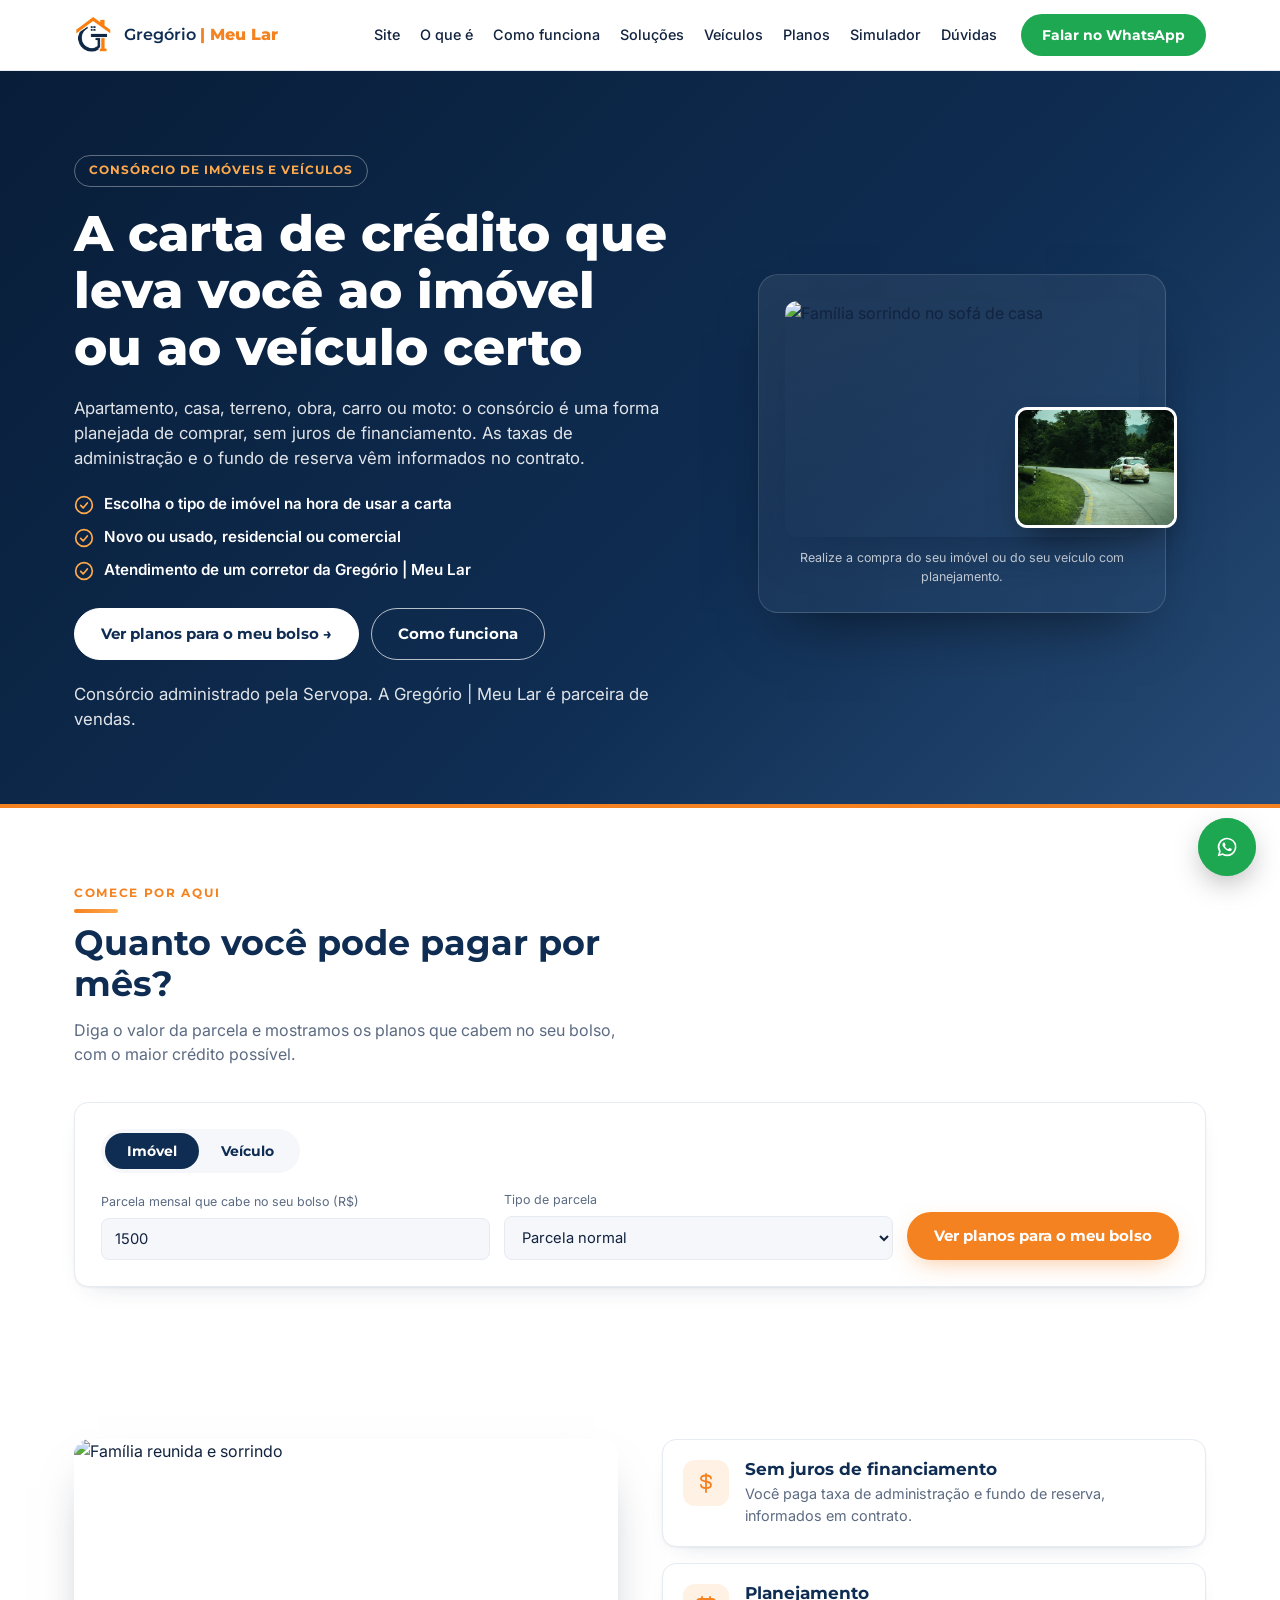
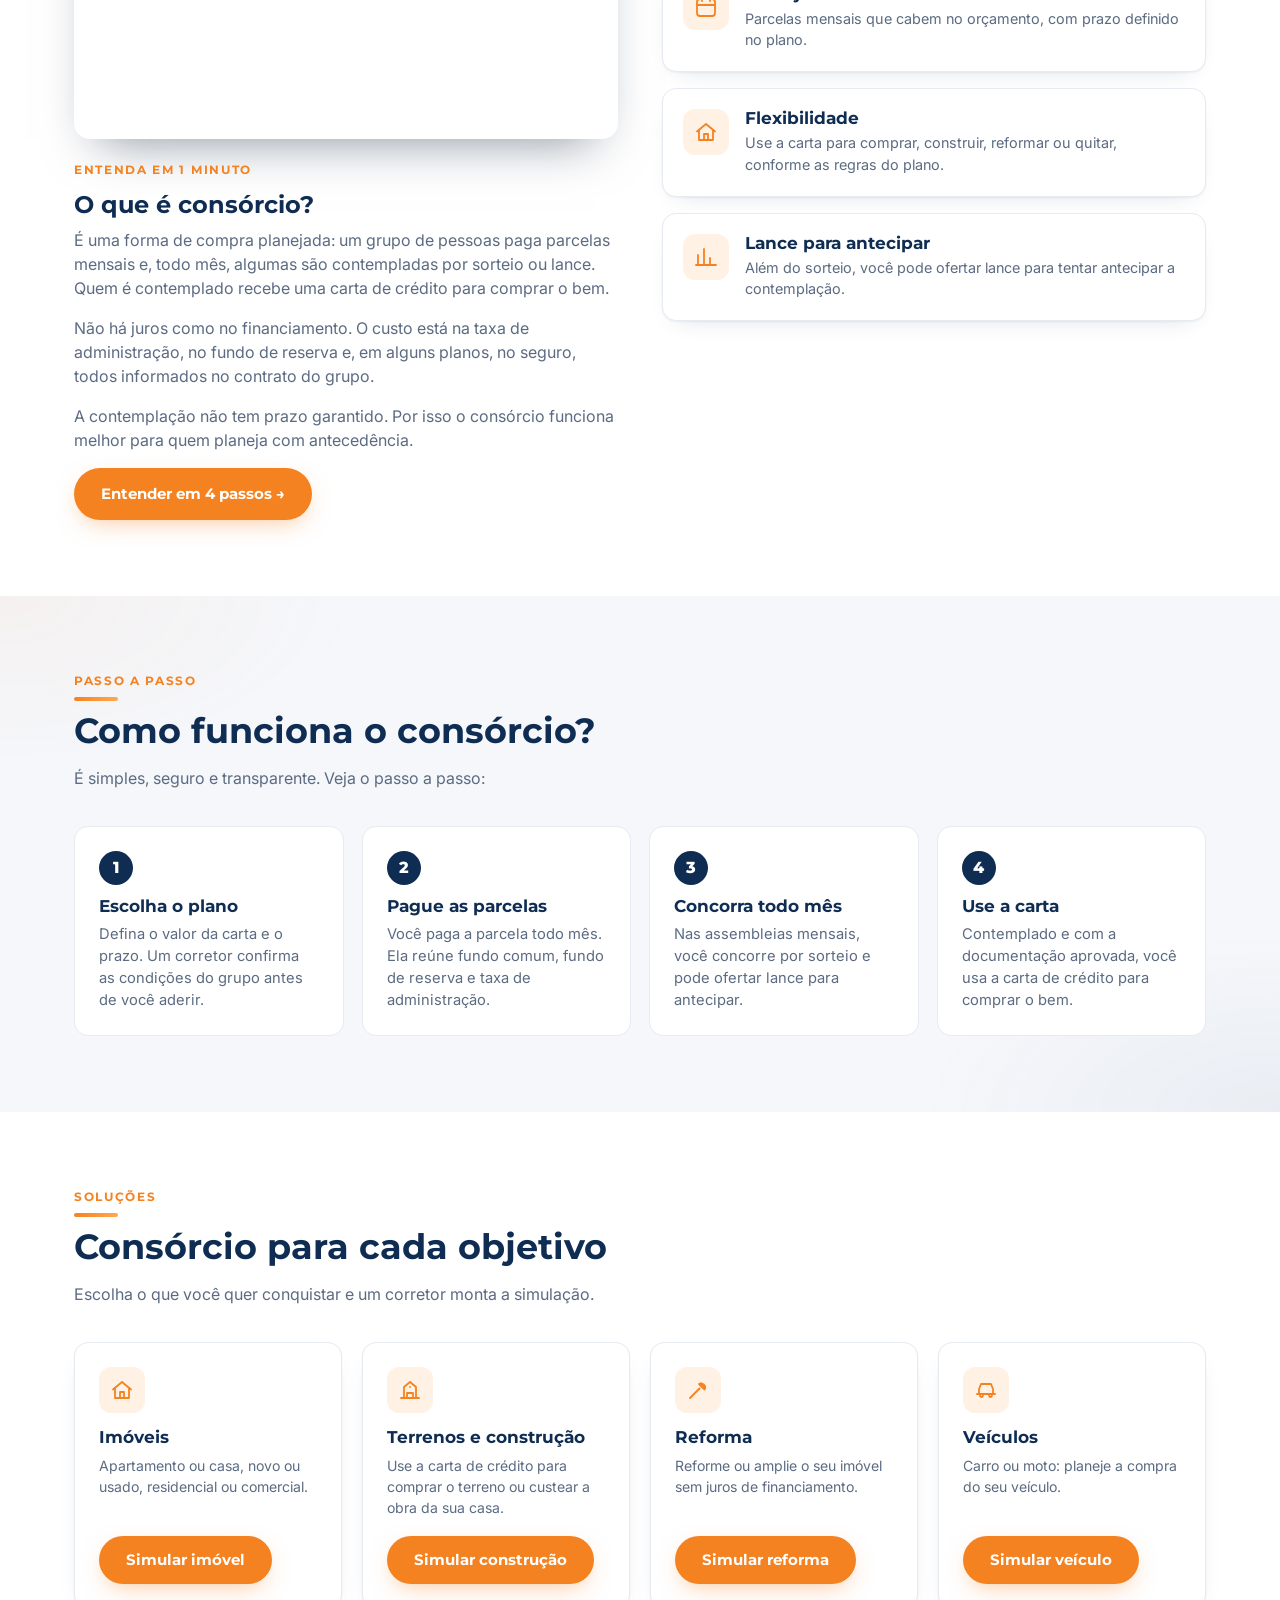
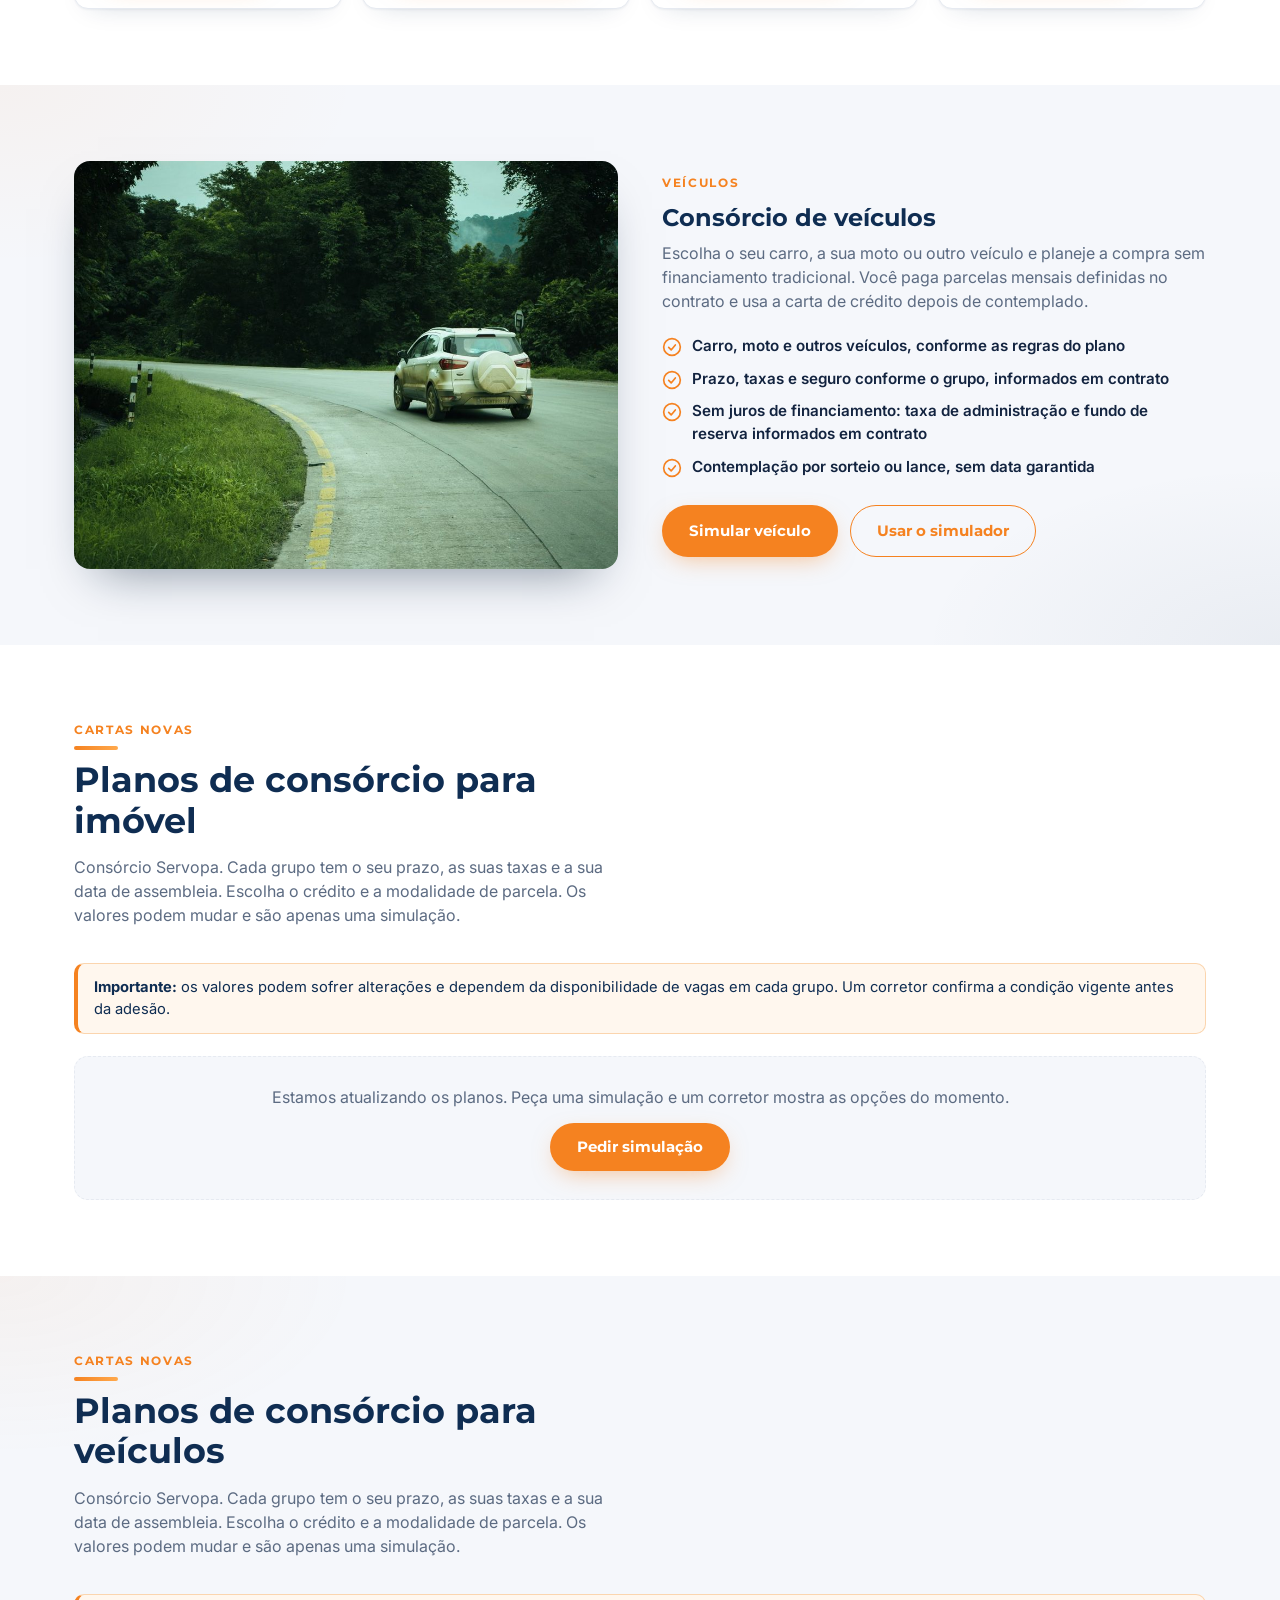
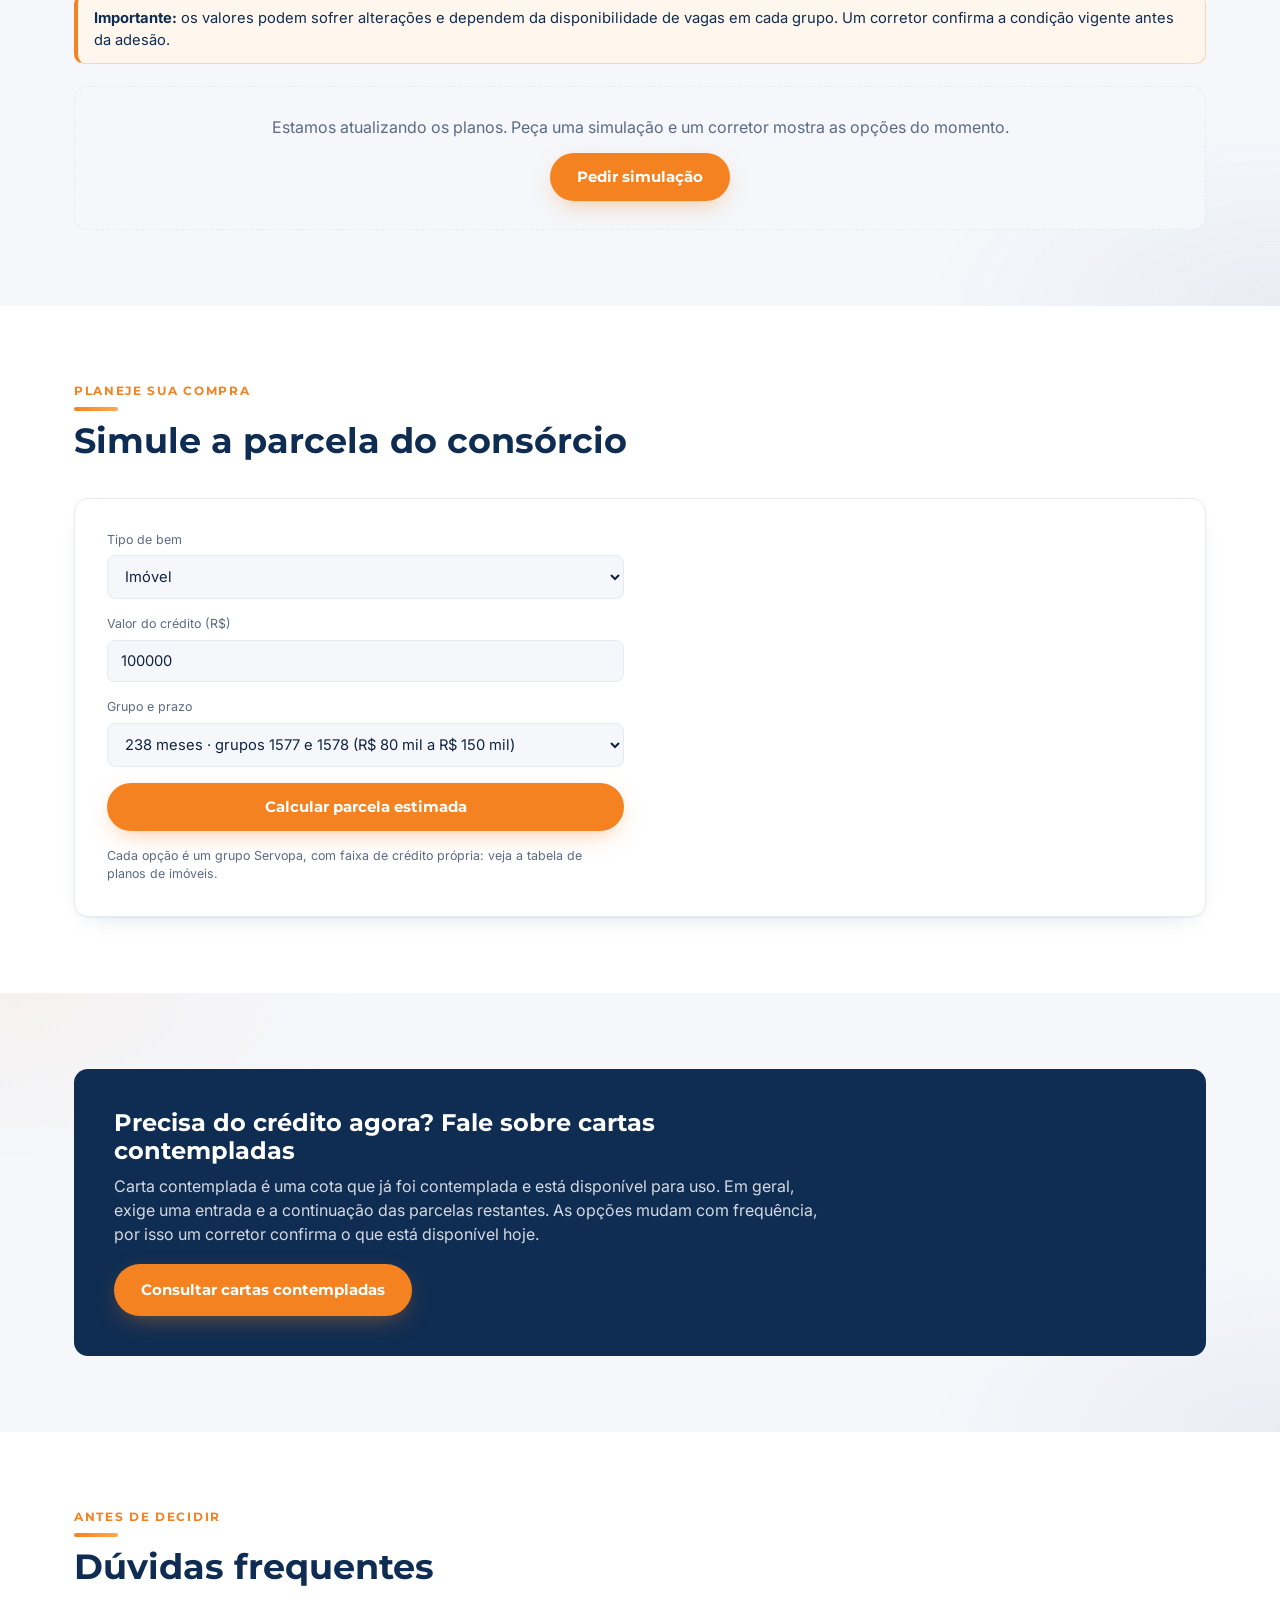
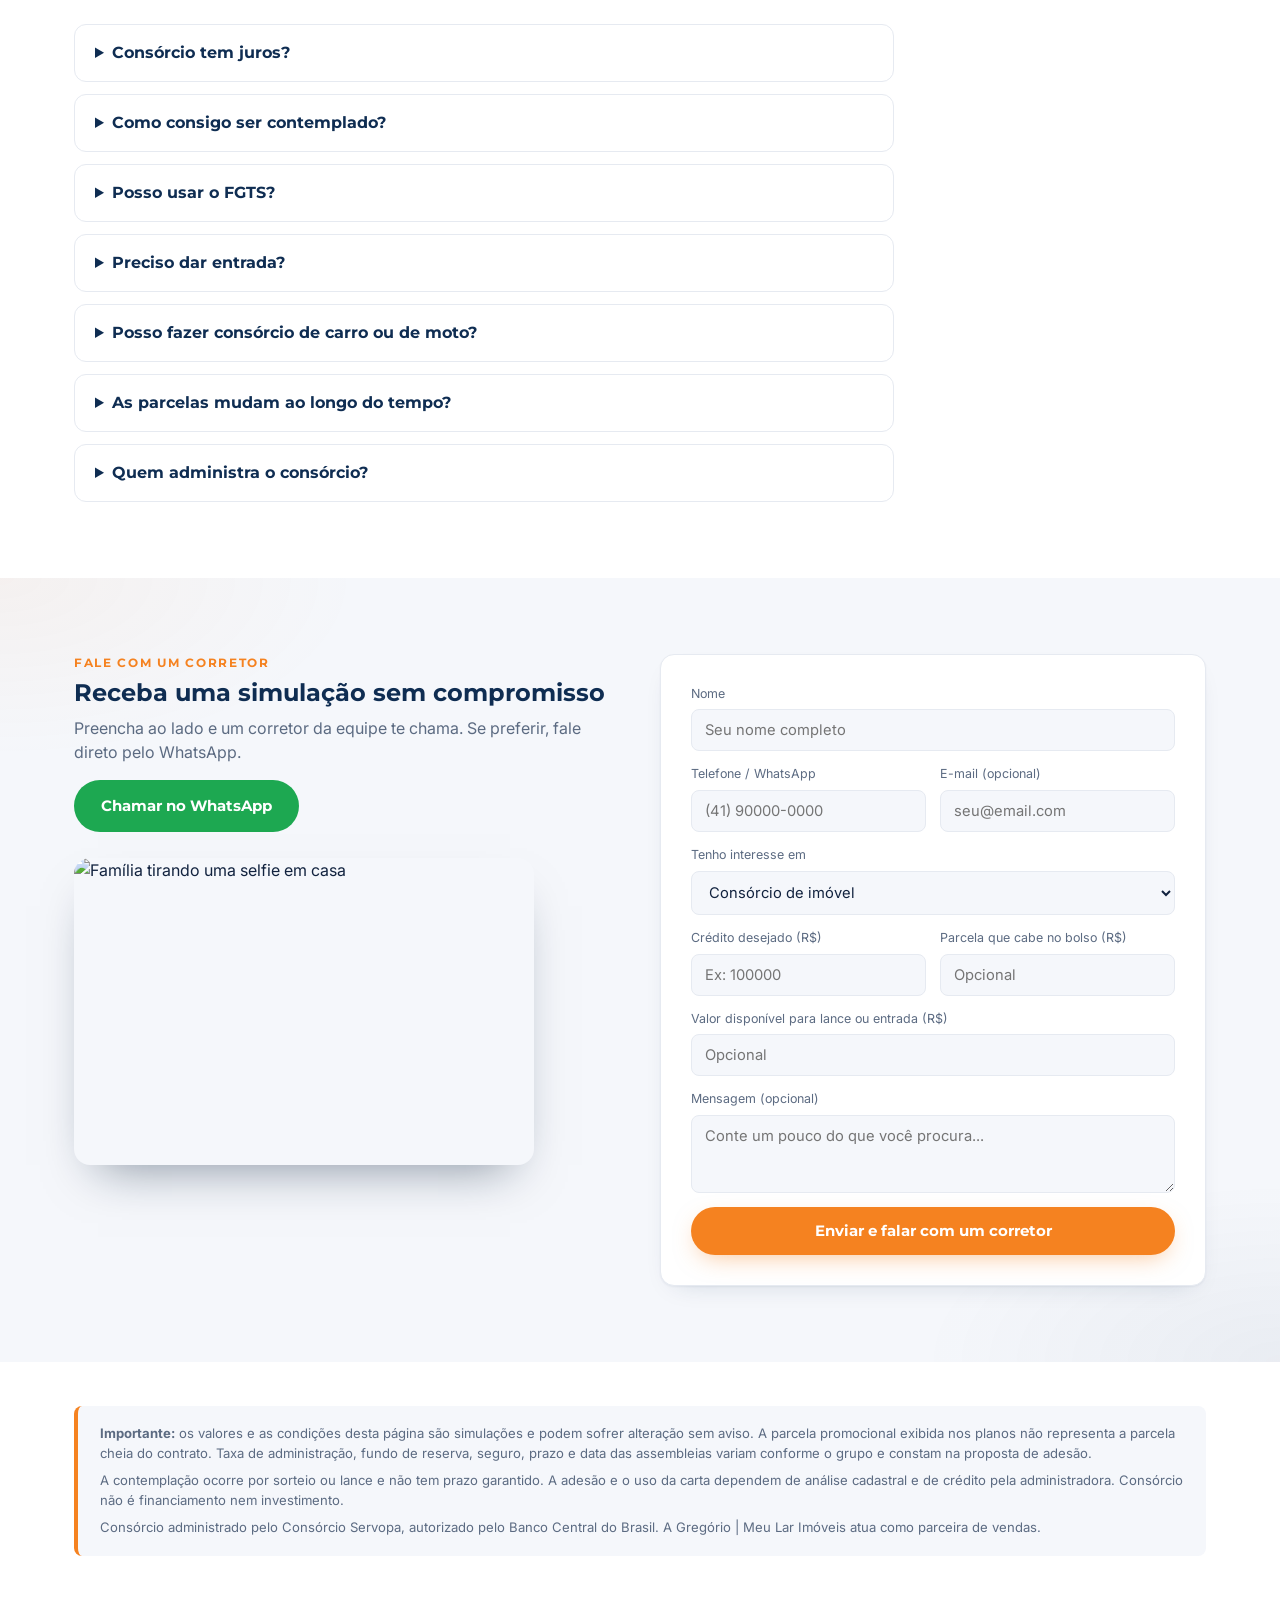
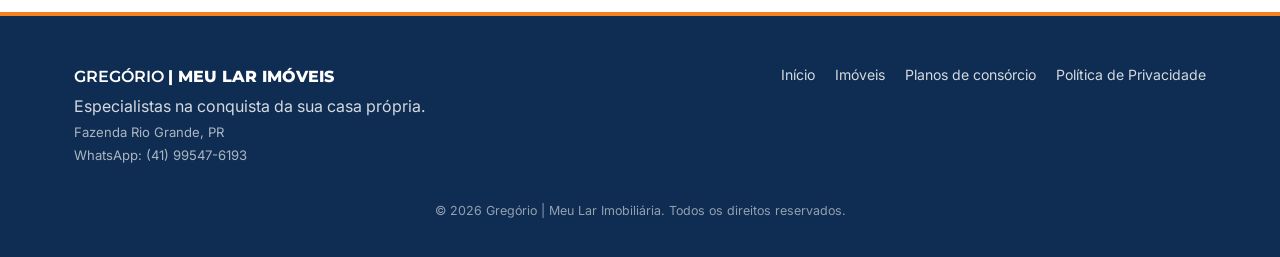
==== commit 661c5f6b: "Consórcio: aviso de vagas e valores sujeitos a alteração" ====
--- a/consorcios.html
+++ b/consorcios.html
@@ -119,6 +119,7 @@
   .cs-res-acoes .btn{width:100%;text-align:center;}
   .cs-res-nota{font-size:.8rem;color:var(--gray-text);margin:16px 0 0;}
   @media (max-width:720px){.cs-finder-row{grid-template-columns:1fr;}.cs-finder{padding:18px;}}
+  .cs-aviso-vagas{background:#FFF7EE;border:1px solid #FBD5AE;border-left:4px solid var(--orange);border-radius:10px;padding:12px 16px;margin:0 0 22px;font-size:.92rem;color:var(--navy);line-height:1.5;}
   .cs-tabela-nota{font-size:.8rem;color:var(--gray-text);margin:14px 0 0;}
   @media (max-width:720px){
     .cs-tabela thead{display:none;}
@@ -398,6 +399,7 @@
       <h2>Planos de consórcio para imóvel</h2>
       <p>Consórcio Servopa. Cada grupo tem o seu prazo, as suas taxas e a sua data de assembleia. Escolha o crédito e a modalidade de parcela. Os valores podem mudar e são apenas uma simulação.</p>
     </div>
+    <div class="cs-aviso-vagas" role="note"><strong>Importante:</strong> os valores podem sofrer alterações e dependem da disponibilidade de vagas em cada grupo. Um corretor confirma a condição vigente antes da adesão.</div>
     <div id="planosGrid"><div class="skeleton-row" data-skeleton></div></div>
   </div>
 </section>
@@ -410,6 +412,7 @@
       <h2>Planos de consórcio para veículos</h2>
       <p>Consórcio Servopa. Cada grupo tem o seu prazo, as suas taxas e a sua data de assembleia. Escolha o crédito e a modalidade de parcela. Os valores podem mudar e são apenas uma simulação.</p>
     </div>
+    <div class="cs-aviso-vagas" role="note"><strong>Importante:</strong> os valores podem sofrer alterações e dependem da disponibilidade de vagas em cada grupo. Um corretor confirma a condição vigente antes da adesão.</div>
     <div id="planosVeiculosGrid"><div class="skeleton-row" data-skeleton></div></div>
   </div>
 </section>
@@ -712,7 +715,8 @@
     if (r0.fundo_reserva_pct != null) chips.push('Fundo de reserva: ' + pctTxt(r0.fundo_reserva_pct));
     if (r0.participantes) chips.push(milhar(r0.participantes) + ' participantes');
     if (r0.contemplacoes) chips.push(r0.contemplacoes + ' por assembleia');
-    if (r0.proxima_assembleia) chips.push('Próxima assembleia: ' + dataLonga(r0.proxima_assembleia));
+    var hoje = new Date(); hoje = hoje.getFullYear() + '-' + String(hoje.getMonth() + 1).padStart(2, '0') + '-' + String(hoje.getDate()).padStart(2, '0');
+    if (r0.proxima_assembleia && r0.proxima_assembleia >= hoje) chips.push('Próxima assembleia: ' + dataLonga(r0.proxima_assembleia));
     if (r0.vencimento_dia) chips.push('Vencimento: dia ' + r0.vencimento_dia);
     if (r0.data_emissao) chips.push('Tabela de ' + dataLonga(r0.data_emissao));
     var pills = '';
@@ -758,7 +762,7 @@
         return '<span><a href="#grupo-' + esc(g) + '" style="color:inherit;text-decoration:none">Grupo ' + esc(g) + ': ' + esc(creditoCurto(Math.min.apply(null, c))) + ' a ' + esc(creditoCurto(Math.max.apply(null, c))) + '</a></span>';
       }).join('') + '</div>';
       grid.innerHTML = indice + ordem.map(function (g) { return blocoGrupo(g, gDados[g]); }).join('') +
-        '<p class="cs-tabela-nota">' + opts.nota + ' Valores sujeitos a alteração, apenas simulação.</p>';
+        '<p class="cs-tabela-nota">' + opts.nota + ' Os valores podem sofrer alterações e dependem da disponibilidade de vagas no grupo. Apenas simulação.</p>';
       ordem.forEach(function (g) { $('vcorpo-' + g).innerHTML = corpoGrupo(g); });
     }).catch(vazio);
 
@@ -863,7 +867,7 @@
         ' Fale com um corretor para ver o que dá para fazer.</p>' +
         (menor ? '<div class="cs-res-grid">' + cartaoPlano(menor, mod, false) + '</div>' : '');
     }
-    box.innerHTML = html + '<p class="cs-res-nota">Simulação com base nas tabelas Servopa de 02/10/2026. Os grupos e valores mudam a cada assembleia: um corretor confirma a condição vigente. Seguro, reajuste e regras do grupo constam no contrato. A contemplação ocorre por sorteio ou lance e não tem data garantida.</p>';
+    box.innerHTML = html + '<p class="cs-res-nota">Simulação com base nas tabelas Servopa de 02/10/2026. Os valores podem sofrer alterações e dependem da disponibilidade de vagas em cada grupo: um corretor confirma a condição vigente. Seguro, reajuste e regras do grupo constam no contrato. A contemplação ocorre por sorteio ou lance e não tem data garantida.</p>';
     if (typeof gtag === 'function') gtag('event', 'busca_plano_consorcio', { bem: fBem, parcela: orc, modalidade: mod, resultados: res.length });
   }
   document.querySelectorAll('[data-fbem]').forEach(function (b) {
@@ -935,7 +939,7 @@
       ],
       padrao: 0, credito: 100000, min: 50000,
       nota: 'Cada opção é um grupo Servopa, com faixa de crédito própria: veja a tabela de planos de imóveis.',
-      disc: 'Estimativa com base nos grupos Servopa de imóveis (tabela de 02/10/2026): parcela = percentual mensal do grupo × crédito, sem seguro. Taxas, seguro e regras variam conforme o grupo e constam no contrato. As modalidades Flex (parcela reduzida) estão na tabela de planos. A contemplação ocorre por sorteio ou lance e não tem data garantida. Valores sujeitos a alteração, apenas simulação.'
+      disc: 'Estimativa com base nos grupos Servopa de imóveis (tabela de 02/10/2026): parcela = percentual mensal do grupo × crédito, sem seguro. Taxas, seguro e regras variam conforme o grupo e constam no contrato. As modalidades Flex (parcela reduzida) estão na tabela de planos. A contemplação ocorre por sorteio ou lance e não tem data garantida. Os valores podem sofrer alterações e dependem da disponibilidade de vagas no grupo. Apenas simulação.'
     },
     veiculo: {
       opcoes: [
@@ -947,7 +951,7 @@
       ],
       padrao: 2, credito: 40000, min: 10000,
       nota: 'Cada opção é um grupo Servopa, com faixa de crédito própria: veja a tabela de planos de veículos.',
-      disc: 'Estimativa com base nos grupos Servopa de veículos (tabela de 02/10/2026): parcela = percentual mensal do grupo × crédito. Não inclui o seguro de vida obrigatório nem o reajuste semestral pelo IPCA. A parcela Flex 50% (grupos de 46 e 86 meses) vale até a contemplação, conforme o regulamento. A contemplação ocorre por sorteio ou lance e não tem data garantida. Valores sujeitos a alteração, apenas simulação.'
+      disc: 'Estimativa com base nos grupos Servopa de veículos (tabela de 02/10/2026): parcela = percentual mensal do grupo × crédito. Não inclui o seguro de vida obrigatório nem o reajuste semestral pelo IPCA. A parcela Flex 50% (grupos de 46 e 86 meses) vale até a contemplação, conforme o regulamento. A contemplação ocorre por sorteio ou lance e não tem data garantida. Os valores podem sofrer alterações e dependem da disponibilidade de vagas no grupo. Apenas simulação.'
     }
   };
   function aplicaBem(bem) {
